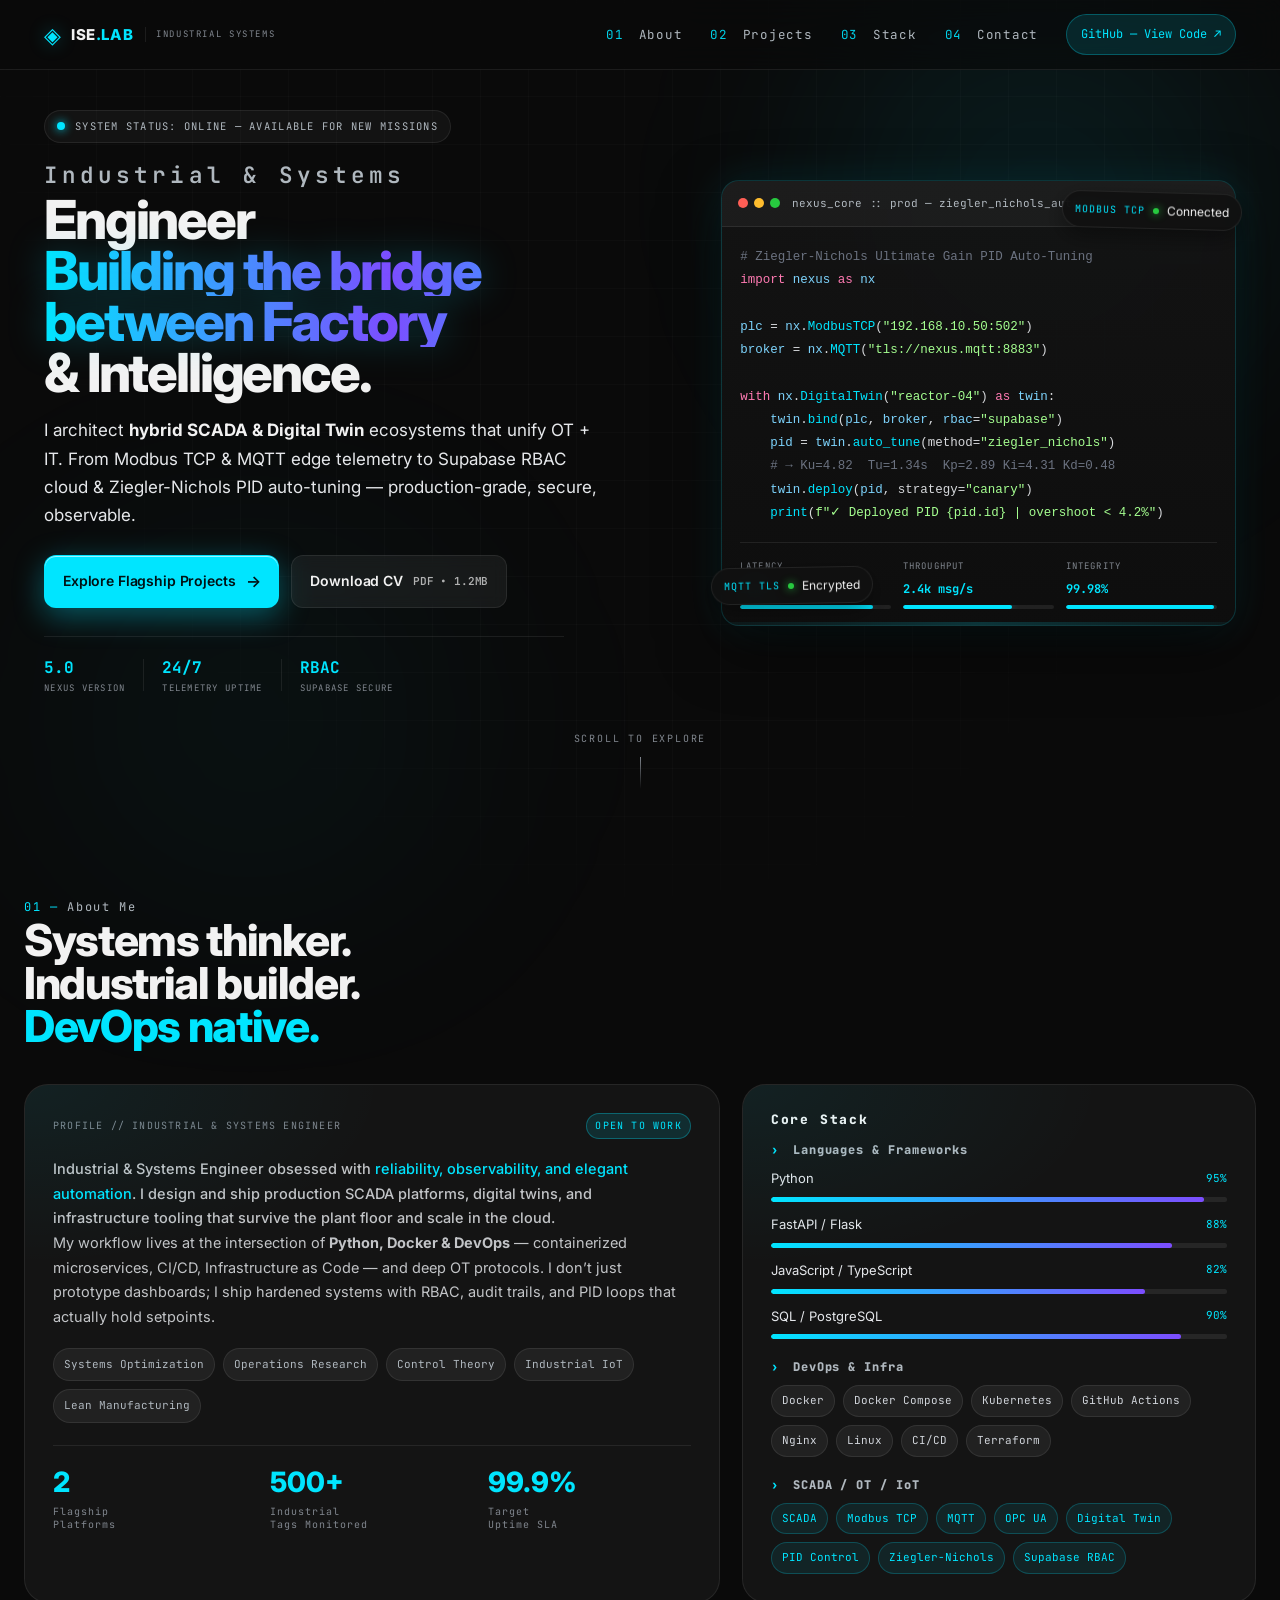
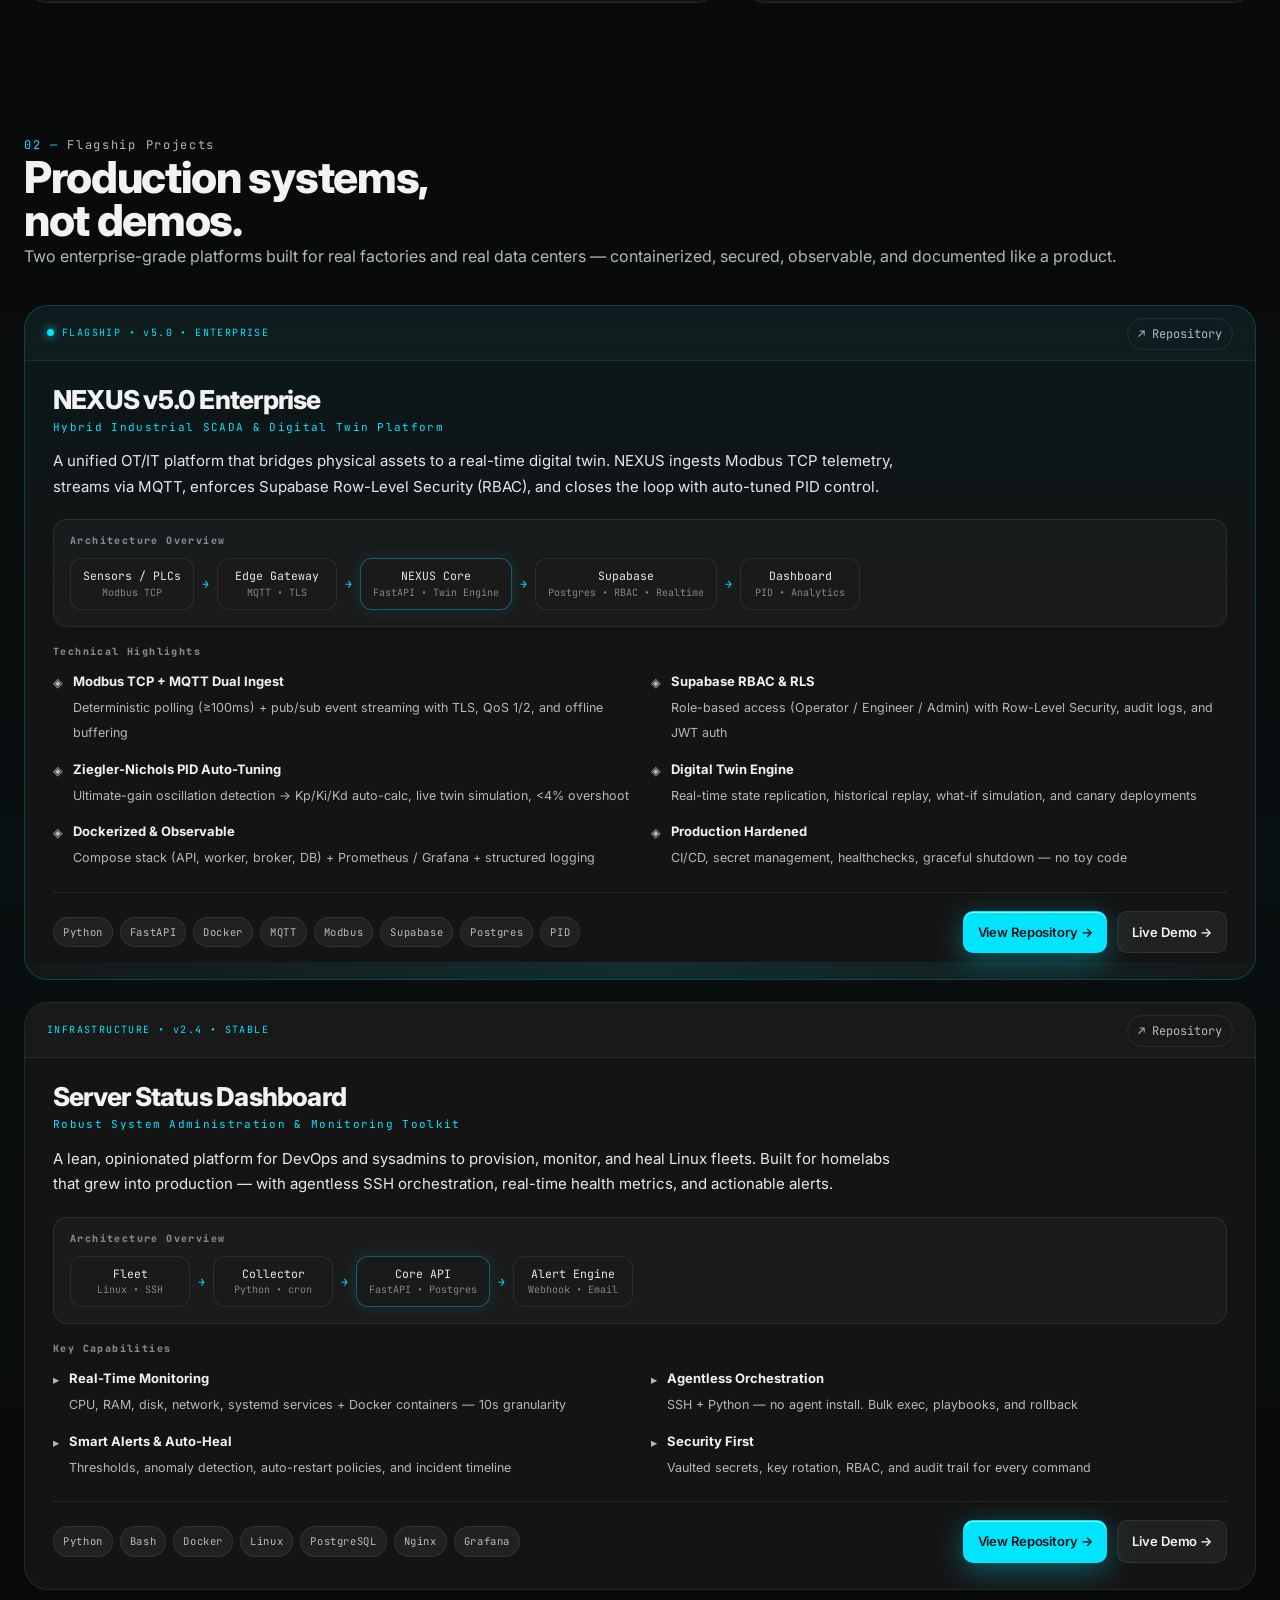
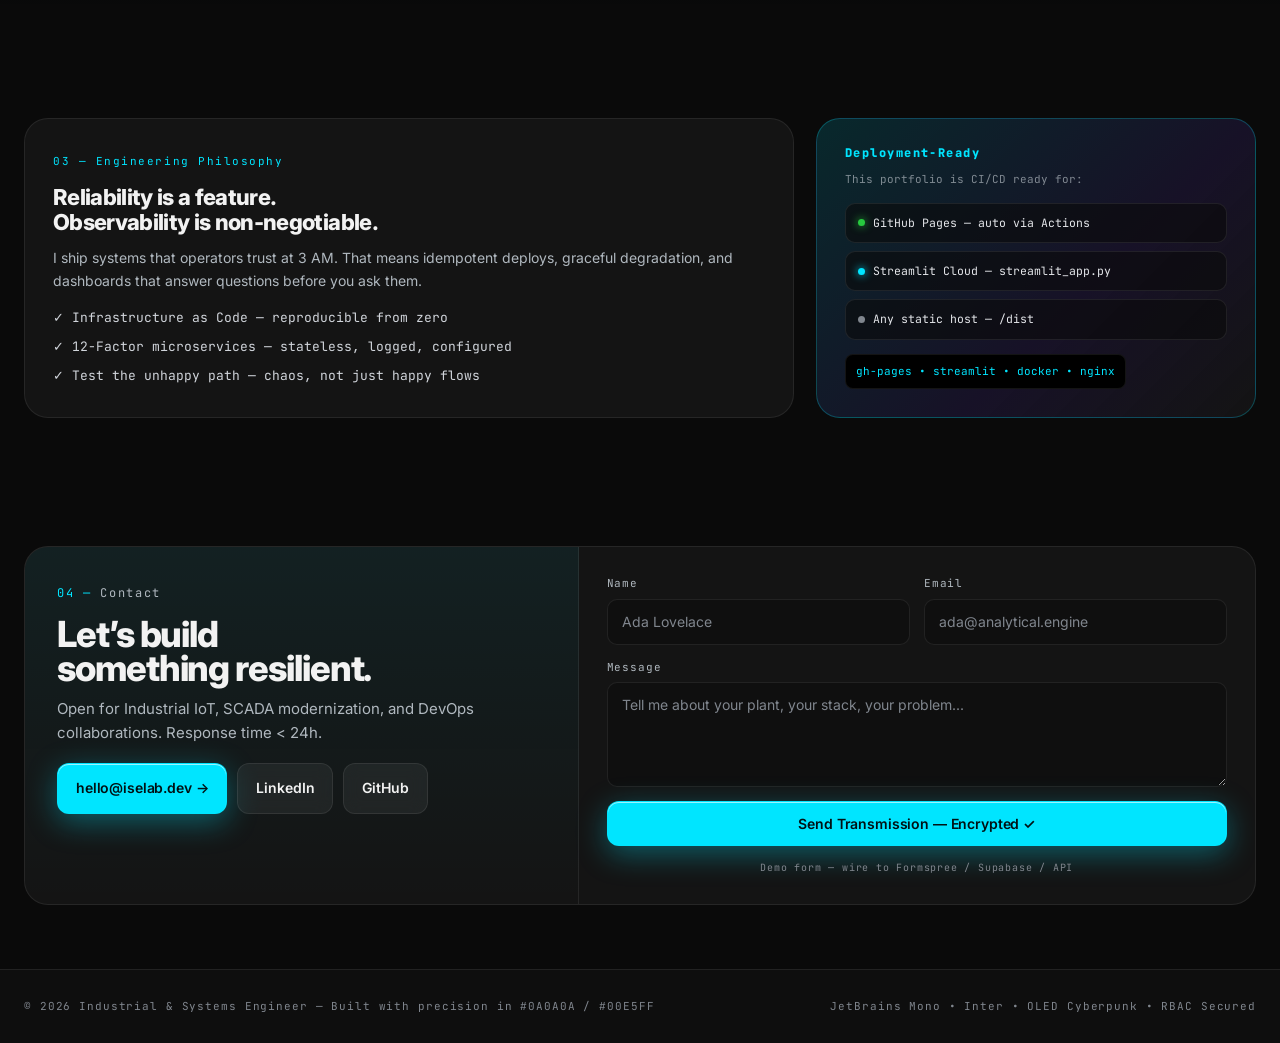
==== index.html @ 2a04ce9a "refactor: clean up codebase structure, organize CSS sections, and polish typography hierarchy" ====
<!DOCTYPE html>
<html lang="en">
<head>
    <meta charset="UTF-8">
    <meta name="viewport" content="width=device-width, initial-scale=1.0">
    <title>Industrial & Systems Engineer — Portfolio | SCADA • Digital Twin • DevOps</title>
    <meta name="description" content="Industrial & Systems Engineer specializing in SCADA, Digital Twins, Python, Docker & DevOps. Creator of NEXUS v5.0 Enterprise — Hybrid SCADA & Digital Twin Platform.">
    <meta name="theme-color" content="#0A0A0A">
    <link rel="preconnect" href="https://fonts.googleapis.com">
    <link rel="preconnect" href="https://fonts.gstatic.com" crossorigin>
    <link href="https://fonts.googleapis.com/css2?family=Inter:wght@300;400;500;600;700;800&family=JetBrains+Mono:wght@400;500;600;700&display=swap" rel="stylesheet">
    <link rel="stylesheet" href="css/style.css">
    <link rel="icon" type="image/svg+xml" href="data:image/svg+xml,<svg xmlns=%22http://www.w3.org/2000/svg%22 viewBox=%220 0 100 100%22><rect width=%22100%22 height=%22100%22 rx=%2220%22 fill=%22%230A0A0A%22/><text y=%22.9em%22 font-size=%2290%22 fill=%22%2300E5FF%22>◈</text></svg>">
</head>
<body>
    <!-- Background Decor -->
    <div class="bg-grid"></div>
    <div class="bg-glow glow-1"></div>
    <div class="bg-glow glow-2"></div>

    <!-- Navigation -->
    <nav class="nav" id="nav">
        <div class="nav-inner">
            <a href="#" class="nav-logo">
                <span class="logo-mark">◈</span>
                <span class="logo-text">ISE<span class="accent">.LAB</span></span>
                <span class="logo-sub">INDUSTRIAL SYSTEMS</span>
            </a>
            <div class="nav-links" id="navLinks">
                <a href="#about" class="nav-link"><span>01</span> About</a>
                <a href="#projects" class="nav-link"><span>02</span> Projects</a>
                <a href="#stack" class="nav-link"><span>03</span> Stack</a>
                <a href="#contact" class="nav-link"><span>04</span> Contact</a>
                <a href="https://github.com/AlilouTopG" target="_blank" class="nav-cta">GitHub — View Code ↗</a>
            </div>
            <button class="nav-toggle" id="navToggle" aria-label="Toggle menu">
                <span></span><span></span><span></span>
            </button>
        </div>
    </nav>

    <!-- Hero Section -->
    <header class="hero">
        <div class="hero-inner">
            <div class="hero-left">
                <div class="eyebrow">
                    <span class="pulse"></span>
                    <span class="mono">SYSTEM STATUS: ONLINE — AVAILABLE FOR NEW MISSIONS</span>
                </div>
                <h1 class="hero-title">
                    <span class="line muted mono">Industrial & Systems</span>
                    <span class="line">Engineer</span>
                    <span class="line accent-gradient">Building the bridge</span>
                    <span class="line accent-gradient">between Factory</span>
                    <span class="line">& Intelligence.</span>
                </h1>
                <p class="hero-desc">
                    I architect <strong>hybrid SCADA & Digital Twin</strong> ecosystems that unify OT + IT.
                    From Modbus TCP & MQTT edge telemetry to Supabase RBAC cloud & Ziegler-Nichols PID auto-tuning — production-grade, secure, observable.
                </p>
                <div class="hero-actions">
                    <a href="#projects" class="btn btn-primary">
                        <span>Explore Flagship Projects</span>
                        <span class="btn-arrow">→</span>
                    </a>
                    <a href="#about" class="btn btn-ghost">
                        <span>Download CV</span>
                        <span class="mono small">PDF • 1.2MB</span>
                    </a>
                </div>
                <div class="hero-meta">
                    <div class="meta-item">
                        <span class="meta-value mono">5.0</span>
                        <span class="meta-label mono">NEXUS VERSION</span>
                    </div>
                    <div class="meta-divider"></div>
                    <div class="meta-item">
                        <span class="meta-value mono">24/7</span>
                        <span class="meta-label mono">TELEMETRY UPTIME</span>
                    </div>
                    <div class="meta-divider"></div>
                    <div class="meta-item">
                        <span class="meta-value mono">RBAC</span>
                        <span class="meta-label mono">SUPABASE SECURE</span>
                    </div>
                </div>
            </div>
            <div class="hero-right">
                <div class="terminal">
                    <div class="terminal-bar">
                        <div class="dots"><span></span><span></span><span></span></div>
                        <span class="mono terminal-title">nexus_core :: prod — ziegler_nichols_autotune.py</span>
                        <span class="mono terminal-status">● LIVE</span>
                    </div>
                    <div class="terminal-body">
                        <pre class="code"><code><span class="c"># Ziegler-Nichols Ultimate Gain PID Auto-Tuning</span>
<span class="k">import</span> <span class="v">nexus</span> <span class="k">as</span> <span class="v">nx</span>

<span class="v">plc</span> = <span class="v">nx</span>.<span class="f">ModbusTCP</span>(<span class="s">"192.168.10.50:502"</span>)
<span class="v">broker</span> = <span class="v">nx</span>.<span class="f">MQTT</span>(<span class="s">"tls://nexus.mqtt:8883"</span>)

<span class="k">with</span> <span class="v">nx</span>.<span class="f">DigitalTwin</span>(<span class="s">"reactor-04"</span>) <span class="k">as</span> <span class="v">twin</span>:
    <span class="v">twin</span>.<span class="f">bind</span>(<span class="v">plc</span>, <span class="v">broker</span>, <span class="v">rbac</span>=<span class="s">"supabase"</span>)
    <span class="v">pid</span> = <span class="v">twin</span>.<span class="f">auto_tune</span>(method=<span class="s">"ziegler_nichols"</span>)
    <span class="c"># → Ku=4.82  Tu=1.34s  Kp=2.89 Ki=4.31 Kd=0.48</span>
    <span class="v">twin</span>.<span class="f">deploy</span>(<span class="v">pid</span>, strategy=<span class="s">"canary"</span>)
    <span class="f">print</span>(<span class="s">f"✓ Deployed PID {pid.id} | overshoot &lt; 4.2%"</span>)</code></pre>
                        <div class="terminal-stats">
                            <div class="stat"><span class="mono label">LATENCY</span><span class="mono val cyan">12ms</span><span class="bar"><i class="fill-88"></i></span></div>
                            <div class="stat"><span class="mono label">THROUGHPUT</span><span class="mono val cyan">2.4k msg/s</span><span class="bar"><i class="fill-72"></i></span></div>
                            <div class="stat"><span class="mono label">INTEGRITY</span><span class="mono val cyan">99.98%</span><span class="bar"><i class="fill-98"></i></span></div>
                        </div>
                    </div>
                    <div class="terminal-glow"></div>
                </div>
                <div class="float-badge badge-1">
                    <span class="mono">MODBUS TCP</span><span class="dot"></span><span>Connected</span>
                </div>
                <div class="float-badge badge-2">
                    <span class="mono">MQTT TLS</span><span class="dot"></span><span>Encrypted</span>
                </div>
            </div>
        </div>
        <div class="scroll-hint mono">
            <span>SCROLL TO EXPLORE</span>
            <span class="line-v"></span>
        </div>
    </header>

    <!-- About Section -->
    <section id="about" class="section about">
        <div class="container">
            <div class="section-head">
                <span class="mono section-kicker"><span class="accent">01 —</span> About Me</span>
                <h2 class="section-title">Systems thinker.<br>Industrial builder.<br><span class="accent">DevOps native.</span></h2>
            </div>
            <div class="about-grid">
                <div class="about-card main-card">
                    <div class="card-top mono">
                        <span>PROFILE // INDUSTRIAL & SYSTEMS ENGINEER</span>
                        <span class="chip">OPEN TO WORK</span>
                    </div>
                    <p class="lead">
                        Industrial & Systems Engineer obsessed with <em>reliability, observability, and elegant automation</em>. I design and ship production SCADA platforms, digital twins, and infrastructure tooling that survive the plant floor and scale in the cloud.
                    </p>
                    <p>
                        My workflow lives at the intersection of <strong>Python, Docker & DevOps</strong> — containerized microservices, CI/CD, Infrastructure as Code — and deep OT protocols. I don’t just prototype dashboards; I ship hardened systems with RBAC, audit trails, and PID loops that actually hold setpoints.
                    </p>
                    <div class="pill-row">
                        <span class="pill">Systems Optimization</span>
                        <span class="pill">Operations Research</span>
                        <span class="pill">Control Theory</span>
                        <span class="pill">Industrial IoT</span>
                        <span class="pill">Lean Manufacturing</span>
                    </div>
                    <div class="about-stats">
                        <div class="a-stat"><span class="num">2</span><span class="mono label">Flagship<br>Platforms</span></div>
                        <div class="a-stat"><span class="num">500+</span><span class="mono label">Industrial<br>Tags Monitored</span></div>
                        <div class="a-stat"><span class="num">99.9%</span><span class="mono label">Target<br>Uptime SLA</span></div>
                    </div>
                </div>
                <div class="about-card skills-card">
                    <h3 class="mono card-title">Core Stack</h3>
                    <div class="skill-groups">
                        <div class="skill-group">
                            <h4 class="mono"><span class="accent">›</span> Languages & Frameworks</h4>
                            <div class="skill-bars">
                                <div class="skill"><span>Python</span><span class="mono pct">95%</span><div class="track"><i class="fill-95"></i></div></div>
                                <div class="skill"><span>FastAPI / Flask</span><span class="mono pct">88%</span><div class="track"><i class="fill-88"></i></div></div>
                                <div class="skill"><span>JavaScript / TypeScript</span><span class="mono pct">82%</span><div class="track"><i class="fill-82"></i></div></div>
                                <div class="skill"><span>SQL / PostgreSQL</span><span class="mono pct">90%</span><div class="track"><i class="fill-90"></i></div></div>
                            </div>
                        </div>
                        <div class="skill-group">
                            <h4 class="mono"><span class="accent">›</span> DevOps & Infra</h4>
                            <div class="tags">
                                <span class="tag">Docker</span><span class="tag">Docker Compose</span><span class="tag">Kubernetes</span><span class="tag">GitHub Actions</span><span class="tag">Nginx</span><span class="tag">Linux</span><span class="tag">CI/CD</span><span class="tag">Terraform</span>
                            </div>
                        </div>
                        <div class="skill-group">
                            <h4 class="mono"><span class="accent">›</span> SCADA / OT / IoT</h4>
                            <div class="tags">
                                <span class="tag cyan">SCADA</span><span class="tag cyan">Modbus TCP</span><span class="tag cyan">MQTT</span><span class="tag cyan">OPC UA</span><span class="tag cyan">Digital Twin</span><span class="tag cyan">PID Control</span><span class="tag cyan">Ziegler-Nichols</span><span class="tag cyan">Supabase RBAC</span>
                            </div>
                        </div>
                    </div>
                </div>
            </div>
        </div>
    </section>

    <!-- Projects Section -->
    <section id="projects" class="section projects">
        <div class="container">
            <div class="section-head">
                <span class="mono section-kicker"><span class="accent">02 —</span> Flagship Projects</span>
                <h2 class="section-title">Production systems,<br>not demos.</h2>
                <p class="section-desc">Two enterprise-grade platforms built for real factories and real data centers — containerized, secured, observable, and documented like a product.</p>
            </div>

            <div class="projects-grid">
                <!-- NEXUS v5.0 Enterprise -->
                <article class="project-card featured">
                    <div class="project-top">
                        <div class="project-badge mono">
                            <span class="pulse small"></span> FLAGSHIP • v5.0 • ENTERPRISE
                        </div>
                        <div class="project-links">
                            <a href="https://github.com/AlilouTopG/embedded-pid-controller" target="_blank" class="icon-link" aria-label="GitHub Repository">↗ Repository</a>
                        </div>
                    </div>
                    <div class="project-body">
                        <div class="project-header">
                            <h3 class="project-title">NEXUS v5.0 Enterprise</h3>
                            <p class="mono project-subtitle">Hybrid Industrial SCADA & Digital Twin Platform</p>
                        </div>
                        <p class="project-desc">
                            A unified OT/IT platform that bridges physical assets to a real-time digital twin. NEXUS ingests Modbus TCP telemetry, streams via MQTT, enforces Supabase Row-Level Security (RBAC), and closes the loop with auto-tuned PID control.
                        </p>

                        <div class="arch-block">
                            <h4 class="mono">Architecture Overview</h4>
                            <div class="arch-diagram mono">
                                <span class="arch-node">Sensors / PLCs<br><small>Modbus TCP</small></span>
                                <span class="arch-arrow">→</span>
                                <span class="arch-node">Edge Gateway<br><small>MQTT • TLS</small></span>
                                <span class="arch-arrow">→</span>
                                <span class="arch-node accent-border">NEXUS Core<br><small>FastAPI • Twin Engine</small></span>
                                <span class="arch-arrow">→</span>
                                <span class="arch-node">Supabase<br><small>Postgres • RBAC • Realtime</small></span>
                                <span class="arch-arrow">→</span>
                                <span class="arch-node">Dashboard<br><small>PID • Analytics</small></span>
                            </div>
                        </div>

                        <div class="highlights">
                            <h4 class="mono">Technical Highlights</h4>
                            <ul class="highlight-grid">
                                <li>
                                    <span class="h-icon">◈</span>
                                    <div>
                                        <strong>Modbus TCP + MQTT Dual Ingest</strong>
                                        <span>Deterministic polling (≥100ms) + pub/sub event streaming with TLS, QoS 1/2, and offline buffering</span>
                                    </div>
                                </li>
                                <li>
                                    <span class="h-icon">◈</span>
                                    <div>
                                        <strong>Supabase RBAC & RLS</strong>
                                        <span>Role-based access (Operator / Engineer / Admin) with Row-Level Security, audit logs, and JWT auth</span>
                                    </div>
                                </li>
                                <li>
                                    <span class="h-icon">◈</span>
                                    <div>
                                        <strong>Ziegler-Nichols PID Auto-Tuning</strong>
                                        <span>Ultimate-gain oscillation detection → Kp/Ki/Kd auto-calc, live twin simulation, <4% overshoot</span>
                                    </div>
                                </li>
                                <li>
                                    <span class="h-icon">◈</span>
                                    <div>
                                        <strong>Digital Twin Engine</strong>
                                        <span>Real-time state replication, historical replay, what-if simulation, and canary deployments</span>
                                    </div>
                                </li>
                                <li>
                                    <span class="h-icon">◈</span>
                                    <div>
                                        <strong>Dockerized & Observable</strong>
                                        <span>Compose stack (API, worker, broker, DB) + Prometheus / Grafana + structured logging</span>
                                    </div>
                                </li>
                                <li>
                                    <span class="h-icon">◈</span>
                                    <div>
                                        <strong>Production Hardened</strong>
                                        <span>CI/CD, secret management, healthchecks, graceful shutdown — no toy code</span>
                                    </div>
                                </li>
                            </ul>
                        </div>

                        <div class="project-footer">
                            <div class="tech mono">
                                <span>Python</span><span>FastAPI</span><span>Docker</span><span>MQTT</span><span>Modbus</span><span>Supabase</span><span>Postgres</span><span>PID</span>
                            </div>
                            <div class="project-actions">
                                <a href="https://github.com/AlilouTopG/embedded-pid-controller" target="_blank" class="btn btn-primary small">View Repository →</a>
                                <a href="https://embedded-pid-controller-kg9raqqjhr7pxmmodwcjjn.streamlit.app/?session_token=fcdfa4e06dc3b998596b82b7e665308c854548c1abb47497&demo_role=engineer" target="_blank" class="btn btn-ghost small">Live Demo →</a>
                            </div>
                        </div>
                    </div>
                    <div class="card-glow"></div>
                </article>

                <!-- Server Status Dashboard -->
                <article class="project-card">
                    <div class="project-top">
                        <div class="project-badge mono">
                            INFRASTRUCTURE • v2.4 • STABLE
                        </div>
                        <div class="project-links">
                            <a href="https://github.com/AlilouTopG/server-status-dashboard" target="_blank" class="icon-link" aria-label="GitHub Repository">↗ Repository</a>
                        </div>
                    </div>
                    <div class="project-body">
                        <div class="project-header">
                            <h3 class="project-title">Server Status Dashboard</h3>
                            <p class="mono project-subtitle">Robust System Administration & Monitoring Toolkit</p>
                        </div>
                        <p class="project-desc">
                            A lean, opinionated platform for DevOps and sysadmins to provision, monitor, and heal Linux fleets. Built for homelabs that grew into production — with agentless SSH orchestration, real-time health metrics, and actionable alerts.
                        </p>

                        <div class="arch-block">
                            <h4 class="mono">Architecture Overview</h4>
                            <div class="arch-diagram mono">
                                <span class="arch-node">Fleet<br><small>Linux • SSH</small></span>
                                <span class="arch-arrow">→</span>
                                <span class="arch-node">Collector<br><small>Python • cron</small></span>
                                <span class="arch-arrow">→</span>
                                <span class="arch-node accent-border">Core API<br><small>FastAPI • Postgres</small></span>
                                <span class="arch-arrow">→</span>
                                <span class="arch-node">Alert Engine<br><small>Webhook • Email</small></span>
                            </div>
                        </div>

                        <div class="highlights">
                            <h4 class="mono">Key Capabilities</h4>
                            <ul class="highlight-grid two-col">
                                <li>
                                    <span class="h-icon">▸</span>
                                    <div>
                                        <strong>Real-Time Monitoring</strong>
                                        <span>CPU, RAM, disk, network, systemd services + Docker containers — 10s granularity</span>
                                    </div>
                                </li>
                                <li>
                                    <span class="h-icon">▸</span>
                                    <div>
                                        <strong>Agentless Orchestration</strong>
                                        <span>SSH + Python — no agent install. Bulk exec, playbooks, and rollback</span>
                                    </div>
                                </li>
                                <li>
                                    <span class="h-icon">▸</span>
                                    <div>
                                        <strong>Smart Alerts & Auto-Heal</strong>
                                        <span>Thresholds, anomaly detection, auto-restart policies, and incident timeline</span>
                                    </div>
                                </li>
                                <li>
                                    <span class="h-icon">▸</span>
                                    <div>
                                        <strong>Security First</strong>
                                        <span>Vaulted secrets, key rotation, RBAC, and audit trail for every command</span>
                                    </div>
                                </li>
                            </ul>
                        </div>

                        <div class="project-footer">
                            <div class="tech mono">
                                <span>Python</span><span>Bash</span><span>Docker</span><span>Linux</span><span>PostgreSQL</span><span>Nginx</span><span>Grafana</span>
                            </div>
                            <div class="project-actions">
                                <a href="https://github.com/AlilouTopG/server-status-dashboard" target="_blank" class="btn btn-primary small">View Repository →</a>
                                <a href="https://server-status-dashboard-six.vercel.app/" target="_blank" class="btn btn-ghost small">Live Demo →</a>
                            </div>
                        </div>
                    </div>
                </article>
            </div>
        </div>
    </section>

    <!-- Stack Section -->
    <section id="stack" class="section stack">
        <div class="container">
            <div class="stack-grid">
                <div class="stack-card">
                    <span class="mono kicker">03 — Engineering Philosophy</span>
                    <h3>Reliability is a feature.<br>Observability is non-negotiable.</h3>
                    <p>I ship systems that operators trust at 3 AM. That means idempotent deploys, graceful degradation, and dashboards that answer questions before you ask them.</p>
                    <ul class="mono check-list">
                        <li>✓ Infrastructure as Code — reproducible from zero</li>
                        <li>✓ 12-Factor microservices — stateless, logged, configured</li>
                        <li>✓ Test the unhappy path — chaos, not just happy flows</li>
                    </ul>
                </div>
                <div class="stack-card highlight-card">
                    <h4 class="mono">Deployment-Ready</h4>
                    <p class="mono small">This portfolio is CI/CD ready for:</p>
                    <div class="deploy-badges">
                        <span class="deploy-badge"><span class="dot green"></span> GitHub Pages — auto via Actions</span>
                        <span class="deploy-badge"><span class="dot cyan"></span> Streamlit Cloud — streamlit_app.py</span>
                        <span class="deploy-badge"><span class="dot"></span> Any static host — /dist</span>
                    </div>
                    <code class="mono code-inline">gh-pages • streamlit • docker • nginx</code>
                </div>
            </div>
        </div>
    </section>

    <!-- Contact Section -->
    <section id="contact" class="section contact">
        <div class="container">
            <div class="contact-card">
                <div class="contact-left">
                    <span class="mono section-kicker"><span class="accent">04 —</span> Contact</span>
                    <h2>Let’s build<br>something resilient.</h2>
                    <p>Open for Industrial IoT, SCADA modernization, and DevOps collaborations. Response time &lt; 24h.</p>
                    <div class="contact-actions">
                        <a href="mailto:hello@iselab.dev" class="btn btn-primary">hello@iselab.dev →</a>
                        <a href="https://linkedin.com" target="_blank" class="btn btn-ghost">LinkedIn</a>
                        <a href="https://github.com/AlilouTopG" target="_blank" class="btn btn-ghost">GitHub</a>
                    </div>
                </div>
                <div class="contact-right">
                    <form class="contact-form" onsubmit="return handleContact(event)">
                        <div class="form-row">
                            <label class="mono">Name <input type="text" placeholder="Ada Lovelace" required></label>
                            <label class="mono">Email <input type="email" placeholder="ada@analytical.engine" required></label>
                        </div>
                        <label class="mono">Message <textarea rows="4" placeholder="Tell me about your plant, your stack, your problem..." required></textarea></label>
                        <button type="submit" class="btn btn-primary full">Send Transmission — Encrypted ✓</button>
                        <span class="mono form-note">Demo form — wire to Formspree / Supabase / API</span>
                    </form>
                </div>
            </div>
        </div>
    </section>

    <!-- Footer -->
    <footer class="footer">
        <div class="container footer-inner mono">
            <span>© 2026 Industrial & Systems Engineer — Built with precision in #0A0A0A / #00E5FF</span>
            <span>JetBrains Mono • Inter • OLED Cyberpunk • RBAC Secured</span>
        </div>
    </footer>

    <script src="js/main.js"></script>
</body>
</html>
---- css/style.css ----
/* ==========================================================================
   OLED CYBERPUNK PORTFOLIO — Industrial & Systems Engineer
   Palette: #0A0A0A background  |  #00E5FF electric cyan  |  #141414 surfaces
   Fonts: Inter (headings/body) — JetBrains Mono (code/terminal/tech)
   ========================================================================== */

/* --------------------------------------------------------------------------
   01 — Variables
   -------------------------------------------------------------------------- */
:root {
  /* Surfaces & Borders */
  --bg: #0A0A0A;
  --bg-soft: #101010;
  --bg-card: #141414;
  --bg-elev: #1A1A1A;
  --border: rgba(255, 255, 255, 0.08);
  --border-strong: rgba(0, 229, 255, 0.28);
  --shadow: 0 20px 60px rgba(0, 0, 0, 0.6);

  /* Accent */
  --cyan: #00E5FF;
  --cyan-dim: rgba(0, 229, 255, 0.12);
  --cyan-glow: rgba(0, 229, 255, 0.35);
  --purple: #7C4DFF;

  /* Text — high contrast on OLED */
  --text: #F2F2F2;
  --text-soft: #E6E8EB;
  --muted: #B0B8BF;  /* 7.2:1 on #0A0A0A — AA compliant */
  --dim: #80868E;    /* 5:1 — used for labels only */

  /* Typography */
  --font-sans: 'Inter', system-ui, -apple-system, BlinkMacSystemFont, 'Segoe UI', Roboto, sans-serif;
  --font-mono: 'JetBrains Mono', ui-monospace, SFMono-Regular, Menlo, Consolas, monospace;

  /* Radii */
  --radius: 18px;
  --radius-lg: 24px;
  --radius-pill: 999px;
}

/* --------------------------------------------------------------------------
   02 — Reset & Base
   -------------------------------------------------------------------------- */
* { box-sizing: border-box; margin: 0; padding: 0; }

html {
  scroll-behavior: smooth;
  -webkit-font-smoothing: antialiased;
  -moz-osx-font-smoothing: grayscale;
  text-rendering: optimizeLegibility;
}

body {
  font-family: var(--font-sans);
  background: var(--bg);
  color: var(--text);
  line-height: 1.6;
  overflow-x: hidden;
}

a { color: inherit; text-decoration: none; }
img { max-width: 100%; display: block; }
ul, ol { list-style: none; }

/* --------------------------------------------------------------------------
   03 — Typography Hierarchy
      Headings: Inter 700-800, tight tracking, high contrast
      Body: Inter 400-500, 1.65 line-height for readability on dark
      Code/Tech: JetBrains Mono, optimized for terminals
   -------------------------------------------------------------------------- */
.mono { font-family: var(--font-mono); }

.accent { color: var(--cyan); }

/* Headings use clean sans-serif */
h1, h2, h3, h4 {
  font-family: var(--font-sans);
  font-weight: 800;
  letter-spacing: -0.03em;
  color: var(--text);
  line-height: 1;
}

/* Body hierarchy — ensures contrast */
.hero-desc,
.project-desc,
.about-card p,
.stack-card p {
  color: var(--text-soft);
  font-size: 15px;
  line-height: 1.7;
}

/* Mono labels — used for kicker / meta / tech tags */
.section-kicker,
.project-subtitle,
.terminal-title,
.terminal-status,
.meta-label,
.card-top,
.tag,
.tech span {
  font-family: var(--font-mono);
}

/* Code elements strictly mono */
.code,
.code-inline,
.arch-diagram,
.deploy-badge,
.terminal-body,
.skill .pct {
  font-family: var(--font-mono);
}

/* Balanced font sizing across breakpoints */
.section-title {
  font-size: clamp(28px, 3.6vw, 44px);
  line-height: 0.98;
  letter-spacing: -0.03em;
}

.section-desc {
  font-size: clamp(14px, 1.4vw, 16px);
  line-height: 1.65;
  color: var(--muted);
}

.lead {
  font-size: clamp(16px, 1.8vw, 18px);
  line-height: 1.6;
  font-weight: 500;
  color: var(--text);
}

/* --------------------------------------------------------------------------
   04 — Background & Decorative
   -------------------------------------------------------------------------- */
.bg-grid {
  position: fixed;
  inset: 0;
  z-index: -3;
  background-image:
    linear-gradient(rgba(255, 255, 255, 0.02) 1px, transparent 1px),
    linear-gradient(90deg, rgba(255, 255, 255, 0.02) 1px, transparent 1px);
  background-size: 48px 48px;
  mask-image: radial-gradient(ellipse at 50% 0%, black 60%, transparent 75%);
  pointer-events: none;
}

.bg-glow {
  position: fixed;
  z-index: -2;
  pointer-events: none;
  filter: blur(80px);
  opacity: 0.55;
}

.glow-1 {
  width: 720px;
  height: 720px;
  right: -120px;
  top: -160px;
  background: radial-gradient(circle, rgba(0, 229, 255, 0.18), transparent 70%);
}

.glow-2 {
  width: 900px;
  height: 600px;
  left: -200px;
  top: 420px;
  background: radial-gradient(circle, rgba(0, 229, 255, 0.08), transparent 70%);
}

/* --------------------------------------------------------------------------
   05 — Navigation
   -------------------------------------------------------------------------- */
.nav {
  position: fixed;
  top: 0;
  left: 0;
  right: 0;
  z-index: 50;
  backdrop-filter: blur(16px) saturate(1.2);
  background: rgba(10, 10, 10, 0.65);
  border-bottom: 1px solid var(--border);
}

.nav-inner {
  max-width: 1240px;
  margin: 0 auto;
  display: flex;
  align-items: center;
  justify-content: space-between;
  padding: 14px 24px;
}

.nav-logo { display: flex; align-items: center; gap: 10px; }

.logo-mark {
  color: var(--cyan);
  font-size: 22px;
  line-height: 1;
  text-shadow: 0 0 18px var(--cyan-glow);
}

.logo-text {
  font-weight: 800;
  letter-spacing: 0.04em;
  font-size: 15px;
}

.logo-text .accent { color: var(--cyan); }

.logo-sub {
  font-family: var(--font-mono);
  font-size: 9px;
  letter-spacing: 0.18em;
  color: var(--dim);
  margin-left: 2px;
  border-left: 1px solid var(--border);
  padding-left: 10px;
}

.nav-links { display: flex; align-items: center; gap: 28px; }

.nav-link {
  font-family: var(--font-mono);
  font-size: 12.5px;
  letter-spacing: 0.06em;
  color: var(--muted);
  transition: color 0.2s ease;
}

.nav-link span { color: var(--cyan); margin-right: 6px; opacity: 0.9; }
.nav-link:hover { color: var(--text); }

.nav-cta {
  font-family: var(--font-mono);
  font-size: 12px;
  padding: 10px 14px;
  border: 1px solid var(--border-strong);
  background: var(--cyan-dim);
  border-radius: var(--radius-pill);
  color: var(--cyan);
  transition: all 0.2s ease;
}

.nav-cta:hover {
  background: rgba(0, 229, 255, 0.18);
  box-shadow: 0 0 20px rgba(0, 229, 255, 0.2);
}

.nav-toggle {
  display: none;
  flex-direction: column;
  gap: 5px;
  background: none;
  border: none;
  cursor: pointer;
}

.nav-toggle span {
  width: 22px;
  height: 2px;
  background: var(--text);
  display: block;
  border-radius: 2px;
  transition: 0.2s;
}

/* --------------------------------------------------------------------------
   06 — Hero Section
   -------------------------------------------------------------------------- */
.hero {
  padding: 110px 24px 40px;
  max-width: 1240px;
  margin: 0 auto;
  position: relative;
}

.hero-inner {
  display: grid;
  grid-template-columns: 1.1fr 0.9fr;
  gap: 48px;
  align-items: center;
}

.eyebrow {
  display: inline-flex;
  align-items: center;
  gap: 10px;
  border: 1px solid var(--border);
  background: rgba(255, 255, 255, 0.04);
  padding: 7px 12px;
  border-radius: var(--radius-pill);
  margin-bottom: 22px;
}

.pulse {
  width: 8px;
  height: 8px;
  border-radius: 50%;
  background: var(--cyan);
  box-shadow: 0 0 10px var(--cyan);
  animation: pulse 1.6s infinite;
}

.pulse.small { width: 7px; height: 7px; }

@keyframes pulse {
  0%, 100% { opacity: 1; }
  50% { opacity: 0.45; transform: scale(0.9); }
}

.eyebrow .mono {
  font-size: 10.5px;
  letter-spacing: 0.12em;
  color: var(--muted);
}

.hero-title {
  font-size: clamp(32px, 4.2vw, 54px);
  line-height: 0.95;
  font-weight: 800;
  letter-spacing: -0.04em;
  margin-bottom: 18px;
}

.hero-title .line { display: block; }

.hero-title .muted {
  color: var(--muted);
  font-family: var(--font-mono);
  font-size: 0.42em;
  letter-spacing: 0.18em;
  font-weight: 600;
  margin-bottom: 8px;
}

.hero-title .accent-gradient {
  background: linear-gradient(90deg, var(--cyan) 0%, var(--purple) 55%, var(--cyan) 100%);
  -webkit-background-clip: text;
  background-clip: text;
  color: transparent;
  filter: drop-shadow(0 0 18px rgba(0, 229, 255, 0.25));
}

.hero-desc {
  color: var(--text-soft);
  font-size: 17px;
  line-height: 1.65;
  max-width: 560px;
  margin-bottom: 26px;
}

.hero-desc strong { color: var(--text); }

.hero-actions {
  display: flex;
  gap: 12px;
  flex-wrap: wrap;
  margin-bottom: 28px;
}

/* Buttons — consistent typography */
.btn {
  display: inline-flex;
  align-items: center;
  gap: 10px;
  padding: 13px 18px;
  border-radius: 12px;
  font-family: var(--font-sans);
  font-weight: 600;
  font-size: 14px;
  letter-spacing: -0.01em;
  border: 1px solid transparent;
  transition: all 0.2s ease;
  cursor: pointer;
  text-align: center;
}

.btn-primary {
  background: var(--cyan);
  color: #001114;
  box-shadow: 0 8px 30px rgba(0, 229, 255, 0.35), inset 0 1px 0 rgba(255, 255, 255, 0.6);
}

.btn-primary:hover {
  transform: translateY(-1px);
  box-shadow: 0 12px 36px rgba(0, 229, 255, 0.45);
}

.btn-ghost {
  background: rgba(255, 255, 255, 0.06);
  border-color: var(--border);
  color: var(--text);
  backdrop-filter: blur(8px);
}

.btn-ghost:hover {
  background: rgba(255, 255, 255, 0.10);
  border-color: rgba(255, 255, 255, 0.14);
}

.btn.small { padding: 10px 14px; font-size: 13px; border-radius: 10px; }
.btn.full { width: 100%; justify-content: center; }
.btn-arrow { font-size: 16px; transition: transform 0.2s ease; }
.btn:hover .btn-arrow { transform: translateX(3px); }
.mono.small { font-size: 11px; opacity: 0.7; }

.hero-meta {
  display: flex;
  align-items: center;
  gap: 18px;
  padding-top: 18px;
  border-top: 1px solid var(--border);
  max-width: 520px;
}

.meta-item { display: flex; flex-direction: column; }
.meta-value { font-size: 16px; font-weight: 700; color: var(--cyan); }
.meta-label { font-size: 9px; letter-spacing: 0.14em; color: var(--dim); }
.meta-divider { width: 1px; height: 32px; background: var(--border); }

/* --------------------------------------------------------------------------
   07 — Glassmorphism Cards (Shared)
   -------------------------------------------------------------------------- */
.about-card,
.project-card,
.stack-card,
.contact-card {
  background: var(--bg-card);
  border: 1px solid var(--border);
  border-radius: var(--radius-lg);
  position: relative;
  overflow: hidden;
}

/* Glass highlight overlay */
.about-card::before {
  content: "";
  position: absolute;
  inset: 0;
  pointer-events: none;
  background: radial-gradient(600px 300px at 0% 0%, rgba(0, 229, 255, 0.07), transparent 60%);
  opacity: 0.9;
}

.card-glow {
  position: absolute;
  inset: auto -10% -30% -10%;
  height: 220px;
  background: radial-gradient(ellipse at 50% 0%, rgba(0, 229, 255, 0.12), transparent 70%);
  pointer-events: none;
}

/* --------------------------------------------------------------------------
   08 — Terminal (Hero Right)
   -------------------------------------------------------------------------- */
.hero-right { position: relative; }

.terminal {
  background: linear-gradient(180deg, rgba(20, 20, 20, 0.95), rgba(14, 14, 14, 0.98));
  border: 1px solid rgba(0, 229, 255, 0.18);
  border-radius: 18px;
  overflow: hidden;
  box-shadow: var(--shadow), 0 0 40px rgba(0, 229, 255, 0.12);
  position: relative;
}

.terminal-bar {
  display: flex;
  align-items: center;
  gap: 12px;
  padding: 14px 16px;
  background: rgba(255, 255, 255, 0.04);
  border-bottom: 1px solid var(--border);
}

.dots { display: flex; gap: 6px; }

.dots span {
  width: 10px;
  height: 10px;
  border-radius: 50%;
  display: block;
}

.dots span:nth-child(1) { background: #FF5F56; }
.dots span:nth-child(2) { background: #FFBD2E; }
.dots span:nth-child(3) { background: #27C93F; }

.terminal-title {
  font-size: 11px;
  color: var(--muted);
  flex: 1;
  white-space: nowrap;
  overflow: hidden;
  text-overflow: ellipsis;
}

.terminal-status {
  font-size: 10px;
  color: #27C93F;
  letter-spacing: 0.1em;
}

.terminal-body { padding: 18px 18px 16px; }

.code {
  font-family: var(--font-mono);
  font-size: 12.5px;
  line-height: 1.7;
  overflow-x: auto;
  color: #D6D8DB;
}

.code .c { color: #6B7280; }
.code .k { color: #FF7AB2; }
.code .v { color: #7DD3FC; }
.code .f { color: var(--cyan); }
.code .s { color: #A5FF90; }

.terminal-stats {
  display: grid;
  grid-template-columns: 1fr 1fr 1fr;
  gap: 12px;
  margin-top: 18px;
  padding-top: 16px;
  border-top: 1px solid var(--border);
}

.stat { display: flex; flex-direction: column; gap: 6px; }
.stat .label { font-size: 9px; letter-spacing: 0.12em; color: var(--dim); }
.stat .val { font-size: 12px; font-weight: 700; }
.stat .val.cyan { color: var(--cyan); }
.stat .bar {
  height: 4px;
  background: rgba(255, 255, 255, 0.08);
  border-radius: var(--radius-pill);
  overflow: hidden;
}

.stat .bar i {
  display: block;
  height: 100%;
  background: var(--cyan);
  border-radius: var(--radius-pill);
  box-shadow: 0 0 8px var(--cyan-glow);
}

/* Utility fills for terminal stats — replaces inline styles */
.fill-88 { width: 88%; }
.fill-72 { width: 72%; }
.fill-98 { width: 98%; }

.terminal-glow {
  position: absolute;
  inset: auto -20% -40% -20%;
  height: 180px;
  background: radial-gradient(ellipse at 50% 0%, rgba(0, 229, 255, 0.18), transparent 70%);
  pointer-events: none;
}

.float-badge {
  position: absolute;
  display: flex;
  align-items: center;
  gap: 8px;
  background: rgba(16, 16, 16, 0.92);
  border: 1px solid var(--border);
  backdrop-filter: blur(10px);
  padding: 8px 12px;
  border-radius: var(--radius-pill);
  font-family: var(--font-sans);
  font-size: 12px;
  box-shadow: 0 8px 24px rgba(0, 0, 0, 0.4);
}

.float-badge .mono { font-size: 10px; letter-spacing: 0.1em; color: var(--cyan); }
.float-badge .dot { width: 6px; height: 6px; border-radius: 50%; background: #27C93F; box-shadow: 0 0 8px #27C93F; }
.badge-1 { right: -6px; top: 12px; transform: rotate(1.5deg); }
.badge-2 { left: -10px; bottom: 22px; transform: rotate(-1deg); }

.scroll-hint {
  display: flex;
  flex-direction: column;
  align-items: center;
  gap: 10px;
  margin-top: 36px;
  color: var(--dim);
  font-size: 10px;
  letter-spacing: 0.18em;
}

.scroll-hint .line-v {
  width: 1px;
  height: 32px;
  background: linear-gradient(to bottom, var(--dim), transparent);
}

/* --------------------------------------------------------------------------
   09 — Sections (Layout)
   -------------------------------------------------------------------------- */
.section { padding: 64px 24px; }
.container { max-width: 1240px; margin: 0 auto; }
.section-head { margin-bottom: 36px; }

.section-kicker {
  font-size: 12px;
  letter-spacing: 0.14em;
  color: var(--muted);
  font-family: var(--font-mono);
}

.section-title .accent { color: var(--cyan); }

/* --------------------------------------------------------------------------
   10 — About Section
   -------------------------------------------------------------------------- */
.about-grid {
  display: grid;
  grid-template-columns: 1.15fr 0.85fr;
  gap: 22px;
}

.about-card { padding: 28px; }

.main-card .card-top {
  display: flex;
  justify-content: space-between;
  align-items: center;
  font-size: 10px;
  letter-spacing: 0.12em;
  color: var(--dim);
  margin-bottom: 18px;
}

.chip {
  border: 1px solid rgba(0, 229, 255, 0.3);
  color: var(--cyan);
  padding: 4px 8px;
  border-radius: var(--radius-pill);
  background: var(--cyan-dim);
  font-size: 10px;
  font-family: var(--font-mono);
}

.lead em { color: var(--cyan); font-style: normal; }
.about-card p { color: #C2C4C7; font-size: 14.5px; line-height: 1.7; }

.pill-row {
  display: flex;
  flex-wrap: wrap;
  gap: 8px;
  margin-top: 18px;
}

.pill {
  font-family: var(--font-mono);
  font-size: 11px;
  padding: 7px 10px;
  border-radius: var(--radius-pill);
  background: rgba(255, 255, 255, 0.06);
  border: 1px solid var(--border);
  color: var(--muted);
}

.about-stats {
  display: grid;
  grid-template-columns: repeat(3, 1fr);
  gap: 14px;
  margin-top: 22px;
  padding-top: 22px;
  border-top: 1px solid var(--border);
}

.a-stat .num { font-size: 28px; font-weight: 800; color: var(--cyan); line-height: 1; }

.a-stat .label {
  font-size: 10px;
  letter-spacing: 0.1em;
  color: var(--dim);
  display: block;
  margin-top: 6px;
  line-height: 1.3;
  font-family: var(--font-mono);
}

.card-title {
  font-size: 13px;
  letter-spacing: 0.14em;
  font-family: var(--font-mono);
  color: var(--text);
  margin-bottom: 18px;
}

.skill-groups { display: flex; flex-direction: column; gap: 22px; }

.skill-group h4 {
  font-size: 12px;
  letter-spacing: 0.08em;
  color: var(--muted);
  margin-bottom: 12px;
  font-family: var(--font-mono);
}

.skill-group h4 .accent { color: var(--cyan); margin-right: 6px; }

.skill-bars { display: flex; flex-direction: column; gap: 12px; }

.skill {
  display: grid;
  grid-template-columns: 1fr auto;
  gap: 8px;
  align-items: center;
}

.skill span { font-size: 13px; color: #E5E7EB; }

.skill .pct {
  font-size: 11px;
  color: var(--cyan);
  font-family: var(--font-mono);
}

.skill .track {
  grid-column: 1 / -1;
  height: 5px;
  background: rgba(255, 255, 255, 0.08);
  border-radius: var(--radius-pill);
  overflow: hidden;
}

.skill .track i {
  display: block;
  height: 100%;
  background: linear-gradient(90deg, var(--cyan), var(--purple));
  border-radius: var(--radius-pill);
}

/* Skill fill utilities — replaces inline style="width:XX%" */
.fill-95 { width: 95%; }
.fill-90 { width: 90%; }
.fill-88 { width: 88%; }
.fill-82 { width: 82%; }

.tags { display: flex; flex-wrap: wrap; gap: 8px; }

.tag {
  font-family: var(--font-mono);
  font-size: 11px;
  padding: 6px 10px;
  border-radius: var(--radius-pill);
  background: rgba(255, 255, 255, 0.06);
  border: 1px solid var(--border);
  color: #D1D5DB;
}

.tag.cyan {
  border-color: rgba(0, 229, 255, 0.22);
  color: var(--cyan);
  background: rgba(0, 229, 255, 0.08);
}

/* --------------------------------------------------------------------------
   11 — Projects Section
   -------------------------------------------------------------------------- */
.projects {
  background: linear-gradient(180deg, transparent, rgba(0, 229, 255, 0.03) 50%, transparent);
}

.projects-grid { display: flex; flex-direction: column; gap: 22px; }

.project-card {
  overflow: hidden;
  transition: transform 0.25s ease, border-color 0.25s ease, box-shadow 0.25s ease;
}

.project-card:hover {
  border-color: rgba(0, 229, 255, 0.22);
  transform: translateY(-2px);
  box-shadow: 0 20px 50px rgba(0, 0, 0, 0.5), 0 0 30px rgba(0, 229, 255, 0.08);
}

.project-card.featured {
  border-color: rgba(0, 229, 255, 0.22);
  background: linear-gradient(180deg, rgba(0, 229, 255, 0.06), rgba(20, 20, 20, 1) 45%);
}

.project-top {
  display: flex;
  justify-content: space-between;
  align-items: center;
  padding: 14px 22px;
  border-bottom: 1px solid var(--border);
  background: rgba(255, 255, 255, 0.02);
}

.project-badge {
  font-size: 10px;
  letter-spacing: 0.14em;
  color: var(--cyan);
  display: flex;
  align-items: center;
  gap: 8px;
  font-family: var(--font-mono);
}

.project-links a {
  font-family: var(--font-mono);
  font-size: 12px;
  color: var(--muted);
  border: 1px solid var(--border);
  padding: 7px 10px;
  border-radius: var(--radius-pill);
  transition: all 0.2s ease;
}

.project-links a:hover {
  color: var(--cyan);
  border-color: rgba(0, 229, 255, 0.3);
  background: var(--cyan-dim);
}

.project-body { padding: 26px 28px; }
.project-header { margin-bottom: 12px; }

.project-title {
  font-size: 26px;
  letter-spacing: -0.03em;
  line-height: 1;
  font-family: var(--font-sans);
}

.project-subtitle {
  font-size: 11px;
  letter-spacing: 0.12em;
  color: var(--cyan);
  margin-top: 6px;
  font-family: var(--font-mono);
}

.project-desc {
  color: var(--text-soft);
  font-size: 15px;
  line-height: 1.7;
  max-width: 860px;
}

.arch-block {
  margin-top: 20px;
  background: rgba(255, 255, 255, 0.03);
  border: 1px solid var(--border);
  border-radius: 14px;
  padding: 16px;
}

.arch-block h4 {
  font-size: 10px;
  letter-spacing: 0.14em;
  color: var(--dim);
  margin-bottom: 12px;
  font-family: var(--font-mono);
}

.arch-diagram {
  display: flex;
  align-items: center;
  gap: 8px;
  flex-wrap: wrap;
  font-size: 11.5px;
  line-height: 1.2;
  font-family: var(--font-mono);
}

.arch-node {
  background: var(--bg-elev);
  border: 1px solid var(--border);
  padding: 10px 12px;
  border-radius: 12px;
  text-align: center;
  min-width: 120px;
  color: #E5E7EB;
}

.arch-node small {
  color: var(--dim);
  font-size: 10px;
  display: block;
  margin-top: 4px;
  font-family: var(--font-mono);
}

.arch-node.accent-border {
  border-color: rgba(0, 229, 255, 0.35);
  box-shadow: 0 0 16px rgba(0, 229, 255, 0.12);
}

.arch-arrow { color: var(--cyan); font-weight: 700; }

.highlights { margin-top: 20px; }

.highlights h4 {
  font-size: 10px;
  letter-spacing: 0.14em;
  color: var(--dim);
  margin-bottom: 14px;
  font-family: var(--font-mono);
}

.highlight-grid {
  list-style: none;
  display: grid;
  grid-template-columns: 1fr 1fr;
  gap: 14px 22px;
}

.highlight-grid.two-col { grid-template-columns: 1fr 1fr; }

.highlight-grid li {
  display: flex;
  gap: 10px;
  align-items: flex-start;
}

.h-icon { color: var(--cyan); font-size: 12px; margin-top: 3px; flex-shrink: 0; }

.highlight-grid strong {
  display: block;
  font-size: 13px;
  color: var(--text);
  margin-bottom: 2px;
  font-family: var(--font-sans);
}

.highlight-grid span {
  font-size: 12.5px;
  color: var(--muted);
  line-height: 1.5;
}

.project-footer {
  display: flex;
  flex-wrap: wrap;
  justify-content: space-between;
  gap: 16px;
  align-items: center;
  margin-top: 22px;
  padding-top: 18px;
  border-top: 1px solid var(--border);
}

.tech { display: flex; flex-wrap: wrap; gap: 7px; }

.tech span {
  font-family: var(--font-mono);
  font-size: 10.5px;
  letter-spacing: 0.06em;
  padding: 6px 9px;
  border-radius: var(--radius-pill);
  background: rgba(255, 255, 255, 0.06);
  border: 1px solid var(--border);
  color: #B8BCC2;
}

.project-actions { display: flex; gap: 10px; flex-wrap: wrap; }

/* --------------------------------------------------------------------------
   12 — Stack / Philosophy
   -------------------------------------------------------------------------- */
.stack-grid {
  display: grid;
  grid-template-columns: 1.4fr 0.8fr;
  gap: 22px;
}

.stack-card { padding: 28px; }

.stack-card .kicker {
  font-size: 11px;
  letter-spacing: 0.14em;
  color: var(--cyan);
  font-family: var(--font-mono);
}

.stack-card h3 {
  font-size: 22px;
  letter-spacing: -0.03em;
  margin-top: 12px;
  line-height: 1.15;
}

.stack-card p {
  color: var(--muted);
  margin-top: 12px;
  font-size: 14px;
  line-height: 1.6;
}

.check-list {
  list-style: none;
  margin-top: 16px;
  display: flex;
  flex-direction: column;
  gap: 8px;
  font-size: 13px;
  color: #D1D5DB;
  font-family: var(--font-mono);
}

.highlight-card {
  background: linear-gradient(135deg, rgba(0, 229, 255, 0.14), rgba(124, 77, 255, 0.12) 60%, rgba(20, 20, 20, 1));
  border-color: rgba(0, 229, 255, 0.25);
}

.highlight-card h4 {
  color: var(--cyan);
  font-size: 12px;
  letter-spacing: 0.12em;
  font-family: var(--font-mono);
}

.deploy-badges {
  display: flex;
  flex-direction: column;
  gap: 8px;
  margin-top: 14px;
}

.deploy-badge {
  display: flex;
  align-items: center;
  gap: 8px;
  font-family: var(--font-mono);
  font-size: 11.5px;
  padding: 10px 12px;
  border-radius: 10px;
  background: rgba(10, 10, 10, 0.6);
  border: 1px solid var(--border);
  color: #E5E7EB;
}

.dot {
  width: 7px;
  height: 7px;
  border-radius: 50%;
  background: var(--dim);
}

.dot.green { background: #27C93F; box-shadow: 0 0 8px #27C93F; }
.dot.cyan { background: var(--cyan); box-shadow: 0 0 8px var(--cyan); }

.code-inline {
  display: inline-block;
  margin-top: 14px;
  padding: 8px 10px;
  border-radius: 8px;
  background: #000;
  border: 1px solid var(--border);
  color: var(--cyan);
  font-family: var(--font-mono);
  font-size: 11px;
}

/* --------------------------------------------------------------------------
   13 — Contact
   -------------------------------------------------------------------------- */
.contact-card {
  display: grid;
  grid-template-columns: 0.9fr 1.1fr;
  overflow: hidden;
}

.contact-left {
  padding: 32px;
  border-right: 1px solid var(--border);
  background: linear-gradient(180deg, rgba(0, 229, 255, 0.06), transparent);
}

.contact-left h2 {
  font-size: 36px;
  letter-spacing: -0.03em;
  line-height: 0.95;
  margin-top: 12px;
}

.contact-left p {
  color: var(--muted);
  margin-top: 12px;
  font-size: 15px;
  line-height: 1.6;
}

.contact-actions {
  display: flex;
  flex-wrap: wrap;
  gap: 10px;
  margin-top: 18px;
}

.contact-right { padding: 28px; }

.contact-form {
  display: flex;
  flex-direction: column;
  gap: 14px;
}

.form-row {
  display: grid;
  grid-template-columns: 1fr 1fr;
  gap: 14px;
}

.contact-form label {
  display: flex;
  flex-direction: column;
  gap: 6px;
  font-size: 11px;
  letter-spacing: 0.08em;
  color: var(--muted);
  font-family: var(--font-mono);
}

.contact-form input,
.contact-form textarea {
  background: #0F0F0F;
  border: 1px solid var(--border);
  border-radius: 10px;
  padding: 12px 14px;
  color: var(--text);
  font-family: var(--font-sans);
  font-size: 14px;
  line-height: 1.4;
  outline: none;
  transition: border-color 0.2s ease, box-shadow 0.2s ease;
}

.contact-form input:focus,
.contact-form textarea:focus {
  border-color: rgba(0, 229, 255, 0.4);
  box-shadow: 0 0 0 4px rgba(0, 229, 255, 0.08);
}

.contact-form input::placeholder,
.contact-form textarea::placeholder { color: var(--dim); }

.form-note {
  font-size: 10px;
  letter-spacing: 0.08em;
  color: var(--dim);
  text-align: center;
  font-family: var(--font-mono);
}

/* --------------------------------------------------------------------------
   14 — Footer
   -------------------------------------------------------------------------- */
.footer {
  padding: 28px 24px;
  border-top: 1px solid var(--border);
  background: rgba(255, 255, 255, 0.02);
}

.footer-inner {
  display: flex;
  justify-content: space-between;
  gap: 12px;
  flex-wrap: wrap;
  font-size: 11px;
  letter-spacing: 0.08em;
  color: var(--dim);
  font-family: var(--font-mono);
}

/* --------------------------------------------------------------------------
   15 — Animations & Reveal
   -------------------------------------------------------------------------- */
.reveal {
  opacity: 0;
  transform: translateY(14px);
  transition: opacity 0.6s ease, transform 0.6s ease;
}

.reveal.in { opacity: 1; transform: none; }

/* --------------------------------------------------------------------------
   16 — Responsive
   -------------------------------------------------------------------------- */
@media (max-width: 980px) {
  .hero-inner { grid-template-columns: 1fr; gap: 28px; }
  .about-grid { grid-template-columns: 1fr; }
  .stack-grid { grid-template-columns: 1fr; }
  .contact-card { grid-template-columns: 1fr; }
  .contact-left { border-right: none; border-bottom: 1px solid var(--border); }
  .highlight-grid { grid-template-columns: 1fr; }
  .highlight-grid.two-col { grid-template-columns: 1fr; }

  .nav-links {
    position: fixed;
    inset: 58px 0 auto 0;
    background: rgba(10, 10, 10, 0.98);
    backdrop-filter: blur(16px);
    border-top: 1px solid var(--border);
    flex-direction: column;
    padding: 24px;
    gap: 18px;
    transform: translateY(-120%);
    opacity: 0;
    pointer-events: none;
    transition: transform 0.25s ease, opacity 0.25s ease;
  }

  .nav-links.open { transform: none; opacity: 1; pointer-events: auto; }
  .nav-toggle { display: flex; }
  .arch-diagram { justify-content: center; }
  .float-badge { display: none; }
}

@media (max-width: 560px) {
  .hero { padding-top: 90px; }
  .hero-actions { flex-direction: column; }
  .form-row { grid-template-columns: 1fr; }
  .terminal-body { padding: 14px; }
  .code { font-size: 11px; }
  .project-body { padding: 20px; }
  .section { padding: 48px 20px; }
}
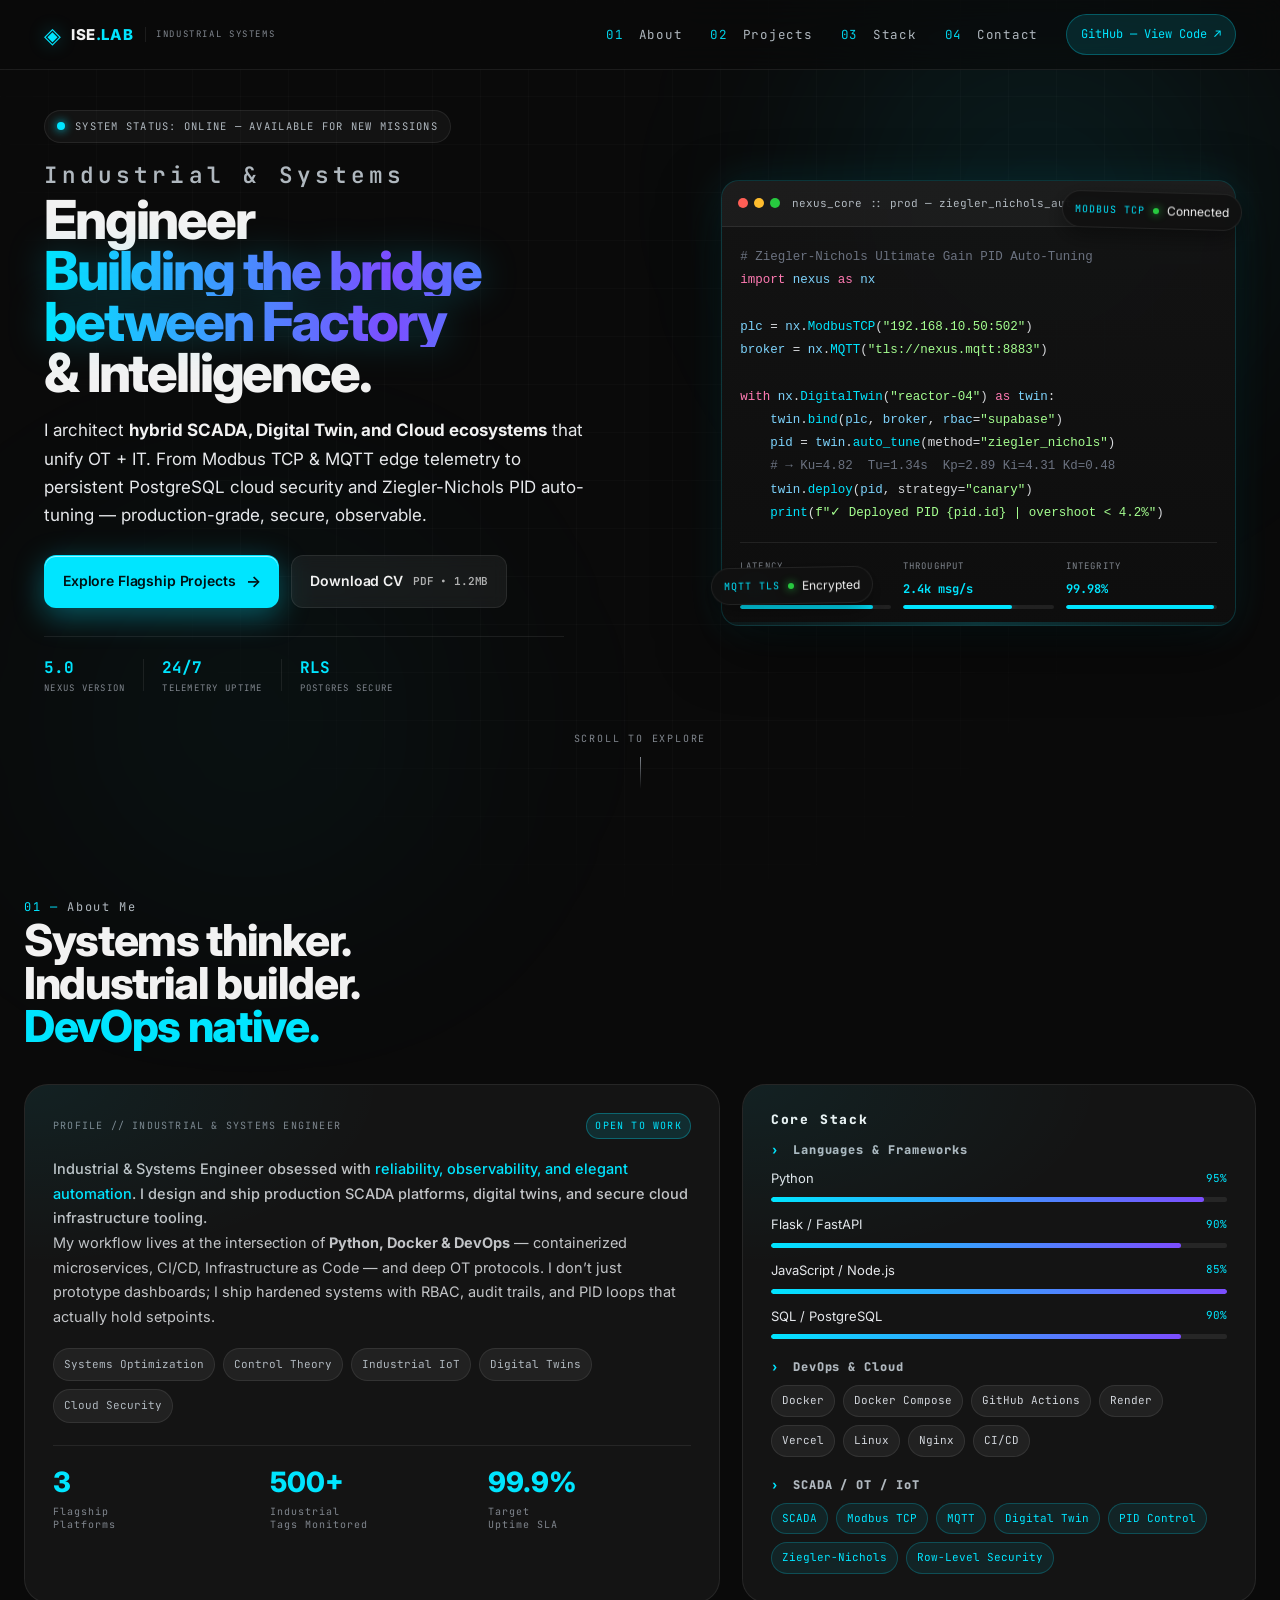
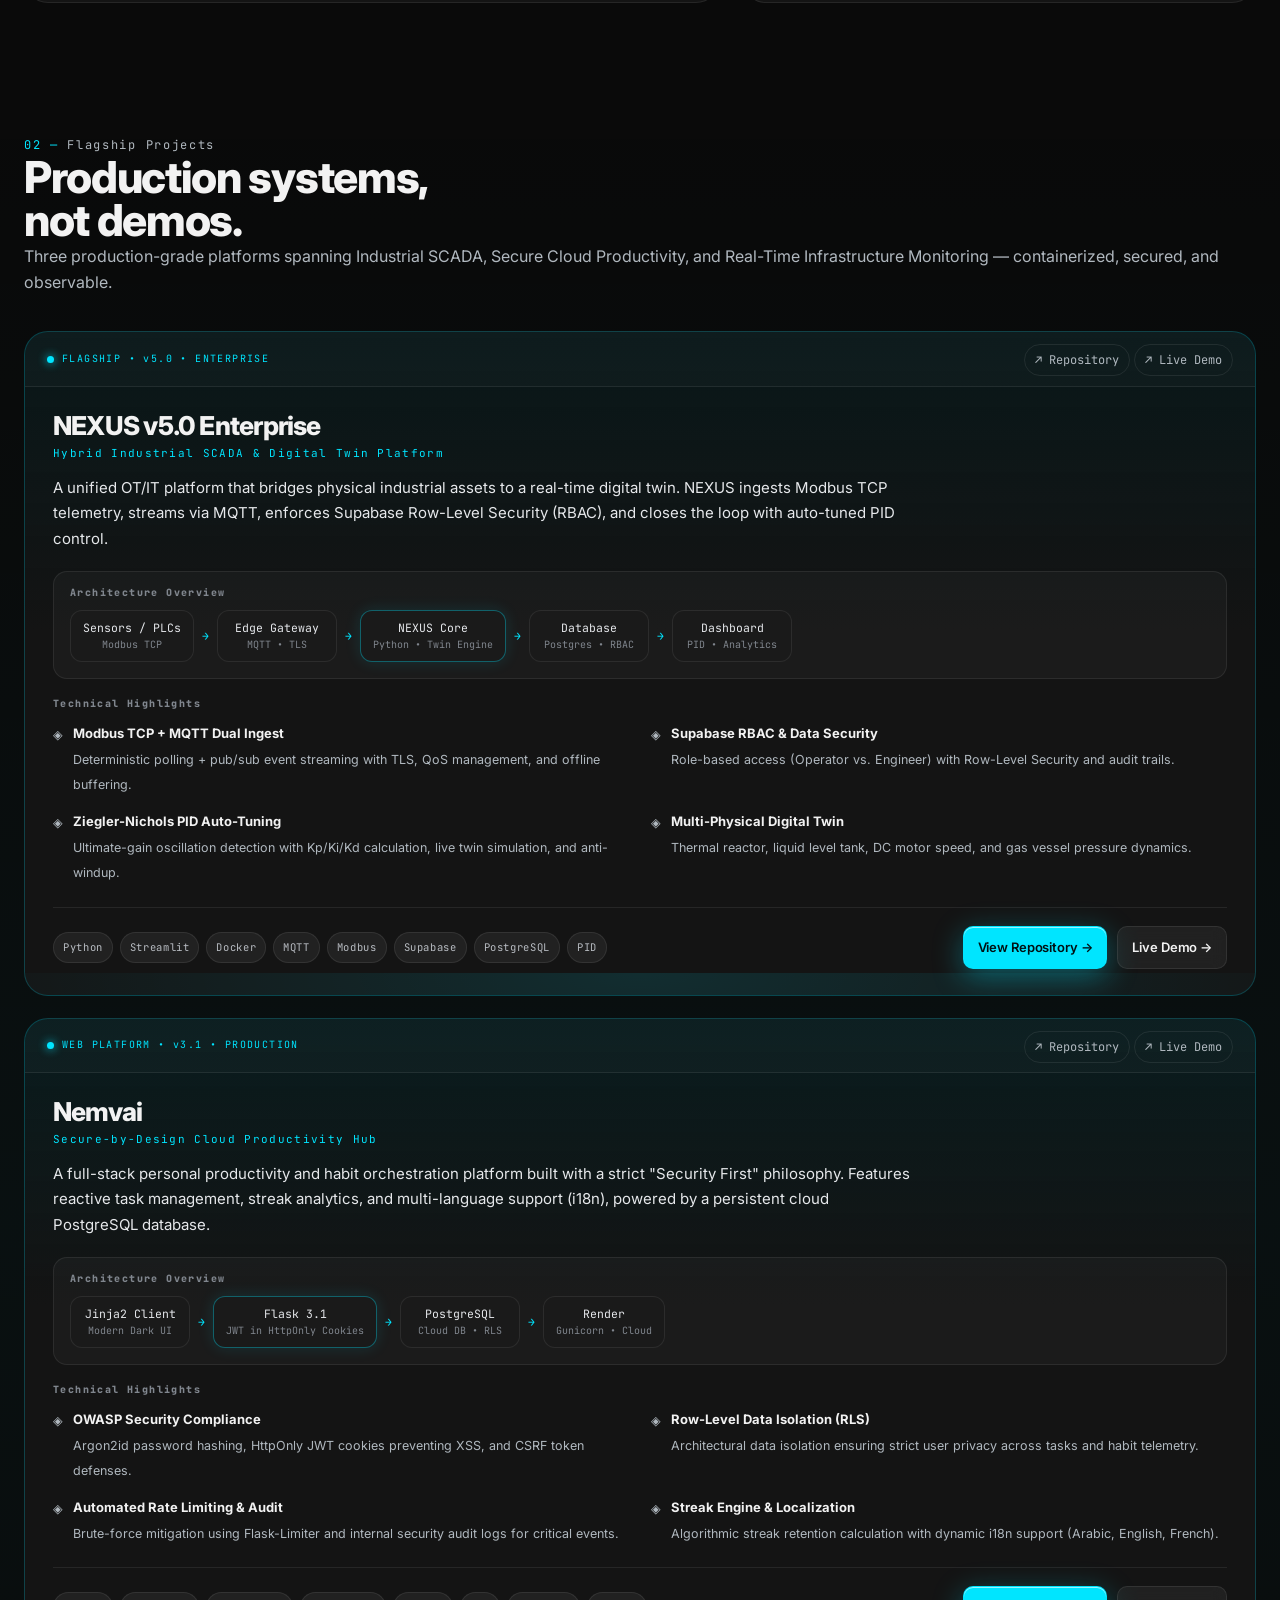
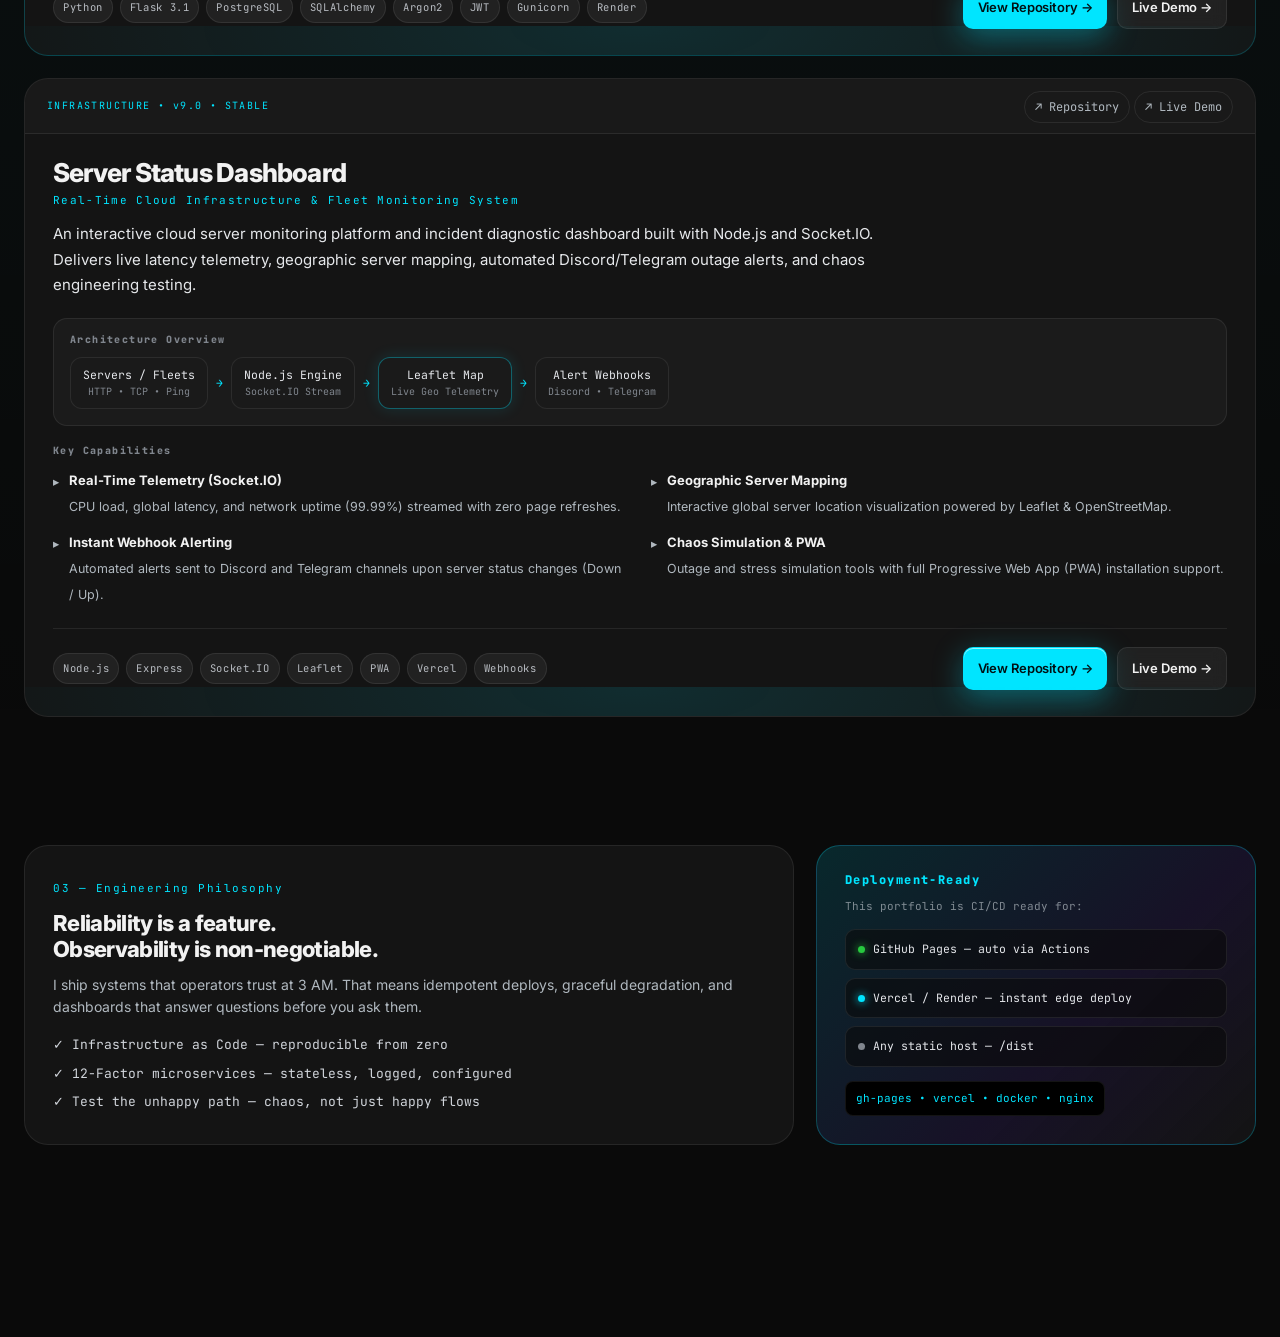
==== commit f8c4db15: "Update index.html" ====
--- a/index.html
+++ b/index.html
@@ -4,7 +4,7 @@
     <meta charset="UTF-8">
     <meta name="viewport" content="width=device-width, initial-scale=1.0">
     <title>Industrial & Systems Engineer — Portfolio | SCADA • Digital Twin • DevOps</title>
-    <meta name="description" content="Industrial & Systems Engineer specializing in SCADA, Digital Twins, Python, Docker & DevOps. Creator of NEXUS v5.0 Enterprise — Hybrid SCADA & Digital Twin Platform.">
+    <meta name="description" content="Industrial & Systems Engineer specializing in SCADA, Digital Twins, Python, Docker & DevOps. Creator of NEXUS v5.0, Nemvai Secure Hub, and Server Status Monitor.">
     <meta name="theme-color" content="#0A0A0A">
     <link rel="preconnect" href="https://fonts.googleapis.com">
     <link rel="preconnect" href="https://fonts.gstatic.com" crossorigin>
@@ -55,8 +55,8 @@
                     <span class="line">& Intelligence.</span>
                 </h1>
                 <p class="hero-desc">
-                    I architect <strong>hybrid SCADA & Digital Twin</strong> ecosystems that unify OT + IT.
-                    From Modbus TCP & MQTT edge telemetry to Supabase RBAC cloud & Ziegler-Nichols PID auto-tuning — production-grade, secure, observable.
+                    I architect <strong>hybrid SCADA, Digital Twin, and Cloud ecosystems</strong> that unify OT + IT.
+                    From Modbus TCP & MQTT edge telemetry to persistent PostgreSQL cloud security and Ziegler-Nichols PID auto-tuning — production-grade, secure, observable.
                 </p>
                 <div class="hero-actions">
                     <a href="#projects" class="btn btn-primary">
@@ -80,8 +80,8 @@
                     </div>
                     <div class="meta-divider"></div>
                     <div class="meta-item">
-                        <span class="meta-value mono">RBAC</span>
-                        <span class="meta-label mono">SUPABASE SECURE</span>
+                        <span class="meta-value mono">RLS</span>
+                        <span class="meta-label mono">POSTGRES SECURE</span>
                     </div>
                 </div>
             </div>
@@ -141,20 +141,20 @@
                         <span class="chip">OPEN TO WORK</span>
                     </div>
                     <p class="lead">
-                        Industrial & Systems Engineer obsessed with <em>reliability, observability, and elegant automation</em>. I design and ship production SCADA platforms, digital twins, and infrastructure tooling that survive the plant floor and scale in the cloud.
+                        Industrial & Systems Engineer obsessed with <em>reliability, observability, and elegant automation</em>. I design and ship production SCADA platforms, digital twins, and secure cloud infrastructure tooling.
                     </p>
                     <p>
                         My workflow lives at the intersection of <strong>Python, Docker & DevOps</strong> — containerized microservices, CI/CD, Infrastructure as Code — and deep OT protocols. I don’t just prototype dashboards; I ship hardened systems with RBAC, audit trails, and PID loops that actually hold setpoints.
                     </p>
                     <div class="pill-row">
                         <span class="pill">Systems Optimization</span>
-                        <span class="pill">Operations Research</span>
                         <span class="pill">Control Theory</span>
                         <span class="pill">Industrial IoT</span>
-                        <span class="pill">Lean Manufacturing</span>
+                        <span class="pill">Digital Twins</span>
+                        <span class="pill">Cloud Security</span>
                     </div>
                     <div class="about-stats">
-                        <div class="a-stat"><span class="num">2</span><span class="mono label">Flagship<br>Platforms</span></div>
+                        <div class="a-stat"><span class="num">3</span><span class="mono label">Flagship<br>Platforms</span></div>
                         <div class="a-stat"><span class="num">500+</span><span class="mono label">Industrial<br>Tags Monitored</span></div>
                         <div class="a-stat"><span class="num">99.9%</span><span class="mono label">Target<br>Uptime SLA</span></div>
                     </div>
@@ -166,21 +166,21 @@
                             <h4 class="mono"><span class="accent">›</span> Languages & Frameworks</h4>
                             <div class="skill-bars">
                                 <div class="skill"><span>Python</span><span class="mono pct">95%</span><div class="track"><i class="fill-95"></i></div></div>
-                                <div class="skill"><span>FastAPI / Flask</span><span class="mono pct">88%</span><div class="track"><i class="fill-88"></i></div></div>
-                                <div class="skill"><span>JavaScript / TypeScript</span><span class="mono pct">82%</span><div class="track"><i class="fill-82"></i></div></div>
+                                <div class="skill"><span>Flask / FastAPI</span><span class="mono pct">90%</span><div class="track"><i class="fill-90"></i></div></div>
+                                <div class="skill"><span>JavaScript / Node.js</span><span class="mono pct">85%</span><div class="track"><i class="fill-85"></i></div></div>
                                 <div class="skill"><span>SQL / PostgreSQL</span><span class="mono pct">90%</span><div class="track"><i class="fill-90"></i></div></div>
                             </div>
                         </div>
                         <div class="skill-group">
-                            <h4 class="mono"><span class="accent">›</span> DevOps & Infra</h4>
+                            <h4 class="mono"><span class="accent">›</span> DevOps & Cloud</h4>
                             <div class="tags">
-                                <span class="tag">Docker</span><span class="tag">Docker Compose</span><span class="tag">Kubernetes</span><span class="tag">GitHub Actions</span><span class="tag">Nginx</span><span class="tag">Linux</span><span class="tag">CI/CD</span><span class="tag">Terraform</span>
+                                <span class="tag">Docker</span><span class="tag">Docker Compose</span><span class="tag">GitHub Actions</span><span class="tag">Render</span><span class="tag">Vercel</span><span class="tag">Linux</span><span class="tag">Nginx</span><span class="tag">CI/CD</span>
                             </div>
                         </div>
                         <div class="skill-group">
                             <h4 class="mono"><span class="accent">›</span> SCADA / OT / IoT</h4>
                             <div class="tags">
-                                <span class="tag cyan">SCADA</span><span class="tag cyan">Modbus TCP</span><span class="tag cyan">MQTT</span><span class="tag cyan">OPC UA</span><span class="tag cyan">Digital Twin</span><span class="tag cyan">PID Control</span><span class="tag cyan">Ziegler-Nichols</span><span class="tag cyan">Supabase RBAC</span>
+                                <span class="tag cyan">SCADA</span><span class="tag cyan">Modbus TCP</span><span class="tag cyan">MQTT</span><span class="tag cyan">Digital Twin</span><span class="tag cyan">PID Control</span><span class="tag cyan">Ziegler-Nichols</span><span class="tag cyan">Row-Level Security</span>
                             </div>
                         </div>
                     </div>
@@ -195,11 +195,11 @@
             <div class="section-head">
                 <span class="mono section-kicker"><span class="accent">02 —</span> Flagship Projects</span>
                 <h2 class="section-title">Production systems,<br>not demos.</h2>
-                <p class="section-desc">Two enterprise-grade platforms built for real factories and real data centers — containerized, secured, observable, and documented like a product.</p>
+                <p class="section-desc">Three production-grade platforms spanning Industrial SCADA, Secure Cloud Productivity, and Real-Time Infrastructure Monitoring — containerized, secured, and observable.</p>
             </div>
 
             <div class="projects-grid">
-                <!-- NEXUS v5.0 Enterprise -->
+                <!-- 1. NEXUS v5.0 Enterprise -->
                 <article class="project-card featured">
                     <div class="project-top">
                         <div class="project-badge mono">
@@ -207,6 +207,7 @@
                         </div>
                         <div class="project-links">
                             <a href="https://github.com/AlilouTopG/embedded-pid-controller" target="_blank" class="icon-link" aria-label="GitHub Repository">↗ Repository</a>
+                            <a href="https://embedded-pid-controller-kg9raqqjhr7pxmmodwcjjn.streamlit.app/?session_token=fcdfa4e06dc3b998596b82b7e665308c854548c1abb47497&demo_role=engineer" target="_blank" class="icon-link" aria-label="Live Demo">↗ Live Demo</a>
                         </div>
                     </div>
                     <div class="project-body">
@@ -215,7 +216,7 @@
                             <p class="mono project-subtitle">Hybrid Industrial SCADA & Digital Twin Platform</p>
                         </div>
                         <p class="project-desc">
-                            A unified OT/IT platform that bridges physical assets to a real-time digital twin. NEXUS ingests Modbus TCP telemetry, streams via MQTT, enforces Supabase Row-Level Security (RBAC), and closes the loop with auto-tuned PID control.
+                            A unified OT/IT platform that bridges physical industrial assets to a real-time digital twin. NEXUS ingests Modbus TCP telemetry, streams via MQTT, enforces Supabase Row-Level Security (RBAC), and closes the loop with auto-tuned PID control.
                         </p>
 
                         <div class="arch-block">
@@ -225,9 +226,9 @@
                                 <span class="arch-arrow">→</span>
                                 <span class="arch-node">Edge Gateway<br><small>MQTT • TLS</small></span>
                                 <span class="arch-arrow">→</span>
-                                <span class="arch-node accent-border">NEXUS Core<br><small>FastAPI • Twin Engine</small></span>
-                                <span class="arch-arrow">→</span>
-                                <span class="arch-node">Supabase<br><small>Postgres • RBAC • Realtime</small></span>
+                                <span class="arch-node accent-border">NEXUS Core<br><small>Python • Twin Engine</small></span>
+                                <span class="arch-arrow">→</span>
+                                <span class="arch-node">Database<br><small>Postgres • RBAC</small></span>
                                 <span class="arch-arrow">→</span>
                                 <span class="arch-node">Dashboard<br><small>PID • Analytics</small></span>
                             </div>
@@ -240,42 +241,28 @@
                                     <span class="h-icon">◈</span>
                                     <div>
                                         <strong>Modbus TCP + MQTT Dual Ingest</strong>
-                                        <span>Deterministic polling (≥100ms) + pub/sub event streaming with TLS, QoS 1/2, and offline buffering</span>
-                                    </div>
-                                </li>
-                                <li>
-                                    <span class="h-icon">◈</span>
-                                    <div>
-                                        <strong>Supabase RBAC & RLS</strong>
-                                        <span>Role-based access (Operator / Engineer / Admin) with Row-Level Security, audit logs, and JWT auth</span>
+                                        <span>Deterministic polling + pub/sub event streaming with TLS, QoS management, and offline buffering.</span>
+                                    </div>
+                                </li>
+                                <li>
+                                    <span class="h-icon">◈</span>
+                                    <div>
+                                        <strong>Supabase RBAC & Data Security</strong>
+                                        <span>Role-based access (Operator vs. Engineer) with Row-Level Security and audit trails.</span>
                                     </div>
                                 </li>
                                 <li>
                                     <span class="h-icon">◈</span>
                                     <div>
                                         <strong>Ziegler-Nichols PID Auto-Tuning</strong>
-                                        <span>Ultimate-gain oscillation detection → Kp/Ki/Kd auto-calc, live twin simulation, <4% overshoot</span>
-                                    </div>
-                                </li>
-                                <li>
-                                    <span class="h-icon">◈</span>
-                                    <div>
-                                        <strong>Digital Twin Engine</strong>
-                                        <span>Real-time state replication, historical replay, what-if simulation, and canary deployments</span>
-                                    </div>
-                                </li>
-                                <li>
-                                    <span class="h-icon">◈</span>
-                                    <div>
-                                        <strong>Dockerized & Observable</strong>
-                                        <span>Compose stack (API, worker, broker, DB) + Prometheus / Grafana + structured logging</span>
-                                    </div>
-                                </li>
-                                <li>
-                                    <span class="h-icon">◈</span>
-                                    <div>
-                                        <strong>Production Hardened</strong>
-                                        <span>CI/CD, secret management, healthchecks, graceful shutdown — no toy code</span>
+                                        <span>Ultimate-gain oscillation detection with Kp/Ki/Kd calculation, live twin simulation, and anti-windup.</span>
+                                    </div>
+                                </li>
+                                <li>
+                                    <span class="h-icon">◈</span>
+                                    <div>
+                                        <strong>Multi-Physical Digital Twin</strong>
+                                        <span>Thermal reactor, liquid level tank, DC motor speed, and gas vessel pressure dynamics.</span>
                                     </div>
                                 </li>
                             </ul>
@@ -283,7 +270,7 @@
 
                         <div class="project-footer">
                             <div class="tech mono">
-                                <span>Python</span><span>FastAPI</span><span>Docker</span><span>MQTT</span><span>Modbus</span><span>Supabase</span><span>Postgres</span><span>PID</span>
+                                <span>Python</span><span>Streamlit</span><span>Docker</span><span>MQTT</span><span>Modbus</span><span>Supabase</span><span>PostgreSQL</span><span>PID</span>
                             </div>
                             <div class="project-actions">
                                 <a href="https://github.com/AlilouTopG/embedded-pid-controller" target="_blank" class="btn btn-primary small">View Repository →</a>
@@ -294,35 +281,116 @@
                     <div class="card-glow"></div>
                 </article>
 
-                <!-- Server Status Dashboard -->
+                <!-- 2. Nemvai Productivity Hub -->
+                <article class="project-card featured">
+                    <div class="project-top">
+                        <div class="project-badge mono">
+                            <span class="pulse small"></span> WEB PLATFORM • v3.1 • PRODUCTION
+                        </div>
+                        <div class="project-links">
+                            <a href="https://github.com/AlilouTopG/nemvai" target="_blank" class="icon-link" aria-label="GitHub Repository">↗ Repository</a>
+                            <a href="https://nemvai.onrender.com/auth" target="_blank" class="icon-link" aria-label="Live Demo">↗ Live Demo</a>
+                        </div>
+                    </div>
+                    <div class="project-body">
+                        <div class="project-header">
+                            <h3 class="project-title">Nemvai</h3>
+                            <p class="mono project-subtitle">Secure-by-Design Cloud Productivity Hub</p>
+                        </div>
+                        <p class="project-desc">
+                            A full-stack personal productivity and habit orchestration platform built with a strict "Security First" philosophy. Features reactive task management, streak analytics, and multi-language support (i18n), powered by a persistent cloud PostgreSQL database.
+                        </p>
+
+                        <div class="arch-block">
+                            <h4 class="mono">Architecture Overview</h4>
+                            <div class="arch-diagram mono">
+                                <span class="arch-node">Jinja2 Client<br><small>Modern Dark UI</small></span>
+                                <span class="arch-arrow">→</span>
+                                <span class="arch-node accent-border">Flask 3.1<br><small>JWT in HttpOnly Cookies</small></span>
+                                <span class="arch-arrow">→</span>
+                                <span class="arch-node">PostgreSQL<br><small>Cloud DB • RLS</small></span>
+                                <span class="arch-arrow">→</span>
+                                <span class="arch-node">Render<br><small>Gunicorn • Cloud</small></span>
+                            </div>
+                        </div>
+
+                        <div class="highlights">
+                            <h4 class="mono">Technical Highlights</h4>
+                            <ul class="highlight-grid">
+                                <li>
+                                    <span class="h-icon">◈</span>
+                                    <div>
+                                        <strong>OWASP Security Compliance</strong>
+                                        <span>Argon2id password hashing, HttpOnly JWT cookies preventing XSS, and CSRF token defenses.</span>
+                                    </div>
+                                </li>
+                                <li>
+                                    <span class="h-icon">◈</span>
+                                    <div>
+                                        <strong>Row-Level Data Isolation (RLS)</strong>
+                                        <span>Architectural data isolation ensuring strict user privacy across tasks and habit telemetry.</span>
+                                    </div>
+                                </li>
+                                <li>
+                                    <span class="h-icon">◈</span>
+                                    <div>
+                                        <strong>Automated Rate Limiting & Audit</strong>
+                                        <span>Brute-force mitigation using Flask-Limiter and internal security audit logs for critical events.</span>
+                                    </div>
+                                </li>
+                                <li>
+                                    <span class="h-icon">◈</span>
+                                    <div>
+                                        <strong>Streak Engine & Localization</strong>
+                                        <span>Algorithmic streak retention calculation with dynamic i18n support (Arabic, English, French).</span>
+                                    </div>
+                                </li>
+                            </ul>
+                        </div>
+
+                        <div class="project-footer">
+                            <div class="tech mono">
+                                <span>Python</span><span>Flask 3.1</span><span>PostgreSQL</span><span>SQLAlchemy</span><span>Argon2</span><span>JWT</span><span>Gunicorn</span><span>Render</span>
+                            </div>
+                            <div class="project-actions">
+                                <a href="https://github.com/AlilouTopG/nemvai" target="_blank" class="btn btn-primary small">View Repository →</a>
+                                <a href="https://nemvai.onrender.com/auth" target="_blank" class="btn btn-ghost small">Live Demo →</a>
+                            </div>
+                        </div>
+                    </div>
+                    <div class="card-glow"></div>
+                </article>
+
+                <!-- 3. Server Status Dashboard -->
                 <article class="project-card">
                     <div class="project-top">
                         <div class="project-badge mono">
-                            INFRASTRUCTURE • v2.4 • STABLE
+                            INFRASTRUCTURE • v9.0 • STABLE
                         </div>
                         <div class="project-links">
                             <a href="https://github.com/AlilouTopG/server-status-dashboard" target="_blank" class="icon-link" aria-label="GitHub Repository">↗ Repository</a>
+                            <a href="https://server-status-dashboard-six.vercel.app/" target="_blank" class="icon-link" aria-label="Live Demo">↗ Live Demo</a>
                         </div>
                     </div>
                     <div class="project-body">
                         <div class="project-header">
                             <h3 class="project-title">Server Status Dashboard</h3>
-                            <p class="mono project-subtitle">Robust System Administration & Monitoring Toolkit</p>
+                            <p class="mono project-subtitle">Real-Time Cloud Infrastructure & Fleet Monitoring System</p>
                         </div>
                         <p class="project-desc">
-                            A lean, opinionated platform for DevOps and sysadmins to provision, monitor, and heal Linux fleets. Built for homelabs that grew into production — with agentless SSH orchestration, real-time health metrics, and actionable alerts.
+                            An interactive cloud server monitoring platform and incident diagnostic dashboard built with Node.js and Socket.IO. Delivers live latency telemetry, geographic server mapping, automated Discord/Telegram outage alerts, and chaos engineering testing.
                         </p>
 
                         <div class="arch-block">
                             <h4 class="mono">Architecture Overview</h4>
                             <div class="arch-diagram mono">
-                                <span class="arch-node">Fleet<br><small>Linux • SSH</small></span>
-                                <span class="arch-arrow">→</span>
-                                <span class="arch-node">Collector<br><small>Python • cron</small></span>
-                                <span class="arch-arrow">→</span>
-                                <span class="arch-node accent-border">Core API<br><small>FastAPI • Postgres</small></span>
-                                <span class="arch-arrow">→</span>
-                                <span class="arch-node">Alert Engine<br><small>Webhook • Email</small></span>
+                                <span class="arch-node">Servers / Fleets<br><small>HTTP • TCP • Ping</small></span>
+                                <span class="arch-arrow">→</span>
+                                <span class="arch-node">Node.js Engine<br><small>Socket.IO Stream</small></span>
+                                <span class="arch-arrow">→</span>
+                                <span class="arch-node accent-border">Leaflet Map<br><small>Live Geo Telemetry</small></span>
+                                <span class="arch-arrow">→</span>
+                                <span class="arch-node">Alert Webhooks<br><small>Discord • Telegram</small></span>
                             </div>
                         </div>
 
@@ -332,29 +400,29 @@
                                 <li>
                                     <span class="h-icon">▸</span>
                                     <div>
-                                        <strong>Real-Time Monitoring</strong>
-                                        <span>CPU, RAM, disk, network, systemd services + Docker containers — 10s granularity</span>
+                                        <strong>Real-Time Telemetry (Socket.IO)</strong>
+                                        <span>CPU load, global latency, and network uptime (99.99%) streamed with zero page refreshes.</span>
                                     </div>
                                 </li>
                                 <li>
                                     <span class="h-icon">▸</span>
                                     <div>
-                                        <strong>Agentless Orchestration</strong>
-                                        <span>SSH + Python — no agent install. Bulk exec, playbooks, and rollback</span>
+                                        <strong>Geographic Server Mapping</strong>
+                                        <span>Interactive global server location visualization powered by Leaflet & OpenStreetMap.</span>
                                     </div>
                                 </li>
                                 <li>
                                     <span class="h-icon">▸</span>
                                     <div>
-                                        <strong>Smart Alerts & Auto-Heal</strong>
-                                        <span>Thresholds, anomaly detection, auto-restart policies, and incident timeline</span>
+                                        <strong>Instant Webhook Alerting</strong>
+                                        <span>Automated alerts sent to Discord and Telegram channels upon server status changes (Down / Up).</span>
                                     </div>
                                 </li>
                                 <li>
                                     <span class="h-icon">▸</span>
                                     <div>
-                                        <strong>Security First</strong>
-                                        <span>Vaulted secrets, key rotation, RBAC, and audit trail for every command</span>
+                                        <strong>Chaos Simulation & PWA</strong>
+                                        <span>Outage and stress simulation tools with full Progressive Web App (PWA) installation support.</span>
                                     </div>
                                 </li>
                             </ul>
@@ -362,7 +430,7 @@
 
                         <div class="project-footer">
                             <div class="tech mono">
-                                <span>Python</span><span>Bash</span><span>Docker</span><span>Linux</span><span>PostgreSQL</span><span>Nginx</span><span>Grafana</span>
+                                <span>Node.js</span><span>Express</span><span>Socket.IO</span><span>Leaflet</span><span>PWA</span><span>Vercel</span><span>Webhooks</span>
                             </div>
                             <div class="project-actions">
                                 <a href="https://github.com/AlilouTopG/server-status-dashboard" target="_blank" class="btn btn-primary small">View Repository →</a>
@@ -370,6 +438,7 @@
                             </div>
                         </div>
                     </div>
+                    <div class="card-glow"></div>
                 </article>
             </div>
         </div>
@@ -394,10 +463,10 @@
                     <p class="mono small">This portfolio is CI/CD ready for:</p>
                     <div class="deploy-badges">
                         <span class="deploy-badge"><span class="dot green"></span> GitHub Pages — auto via Actions</span>
-                        <span class="deploy-badge"><span class="dot cyan"></span> Streamlit Cloud — streamlit_app.py</span>
+                        <span class="deploy-badge"><span class="dot cyan"></span> Vercel / Render — instant edge deploy</span>
                         <span class="deploy-badge"><span class="dot"></span> Any static host — /dist</span>
                     </div>
-                    <code class="mono code-inline">gh-pages • streamlit • docker • nginx</code>
+                    <code class="mono code-inline">gh-pages • vercel • docker • nginx</code>
                 </div>
             </div>
         </div>
@@ -405,41 +474,4 @@
 
     <!-- Contact Section -->
     <section id="contact" class="section contact">
-        <div class="container">
-            <div class="contact-card">
-                <div class="contact-left">
-                    <span class="mono section-kicker"><span class="accent">04 —</span> Contact</span>
-                    <h2>Let’s build<br>something resilient.</h2>
-                    <p>Open for Industrial IoT, SCADA modernization, and DevOps collaborations. Response time &lt; 24h.</p>
-                    <div class="contact-actions">
-                        <a href="mailto:hello@iselab.dev" class="btn btn-primary">hello@iselab.dev →</a>
-                        <a href="https://linkedin.com" target="_blank" class="btn btn-ghost">LinkedIn</a>
-                        <a href="https://github.com/AlilouTopG" target="_blank" class="btn btn-ghost">GitHub</a>
-                    </div>
-                </div>
-                <div class="contact-right">
-                    <form class="contact-form" onsubmit="return handleContact(event)">
-                        <div class="form-row">
-                            <label class="mono">Name <input type="text" placeholder="Ada Lovelace" required></label>
-                            <label class="mono">Email <input type="email" placeholder="ada@analytical.engine" required></label>
-                        </div>
-                        <label class="mono">Message <textarea rows="4" placeholder="Tell me about your plant, your stack, your problem..." required></textarea></label>
-                        <button type="submit" class="btn btn-primary full">Send Transmission — Encrypted ✓</button>
-                        <span class="mono form-note">Demo form — wire to Formspree / Supabase / API</span>
-                    </form>
-                </div>
-            </div>
-        </div>
-    </section>
-
-    <!-- Footer -->
-    <footer class="footer">
-        <div class="container footer-inner mono">
-            <span>© 2026 Industrial & Systems Engineer — Built with precision in #0A0A0A / #00E5FF</span>
-            <span>JetBrains Mono • Inter • OLED Cyberpunk • RBAC Secured</span>
-        </div>
-    </footer>
-
-    <script src="js/main.js"></script>
-</body>
-</html>
+        <div class="
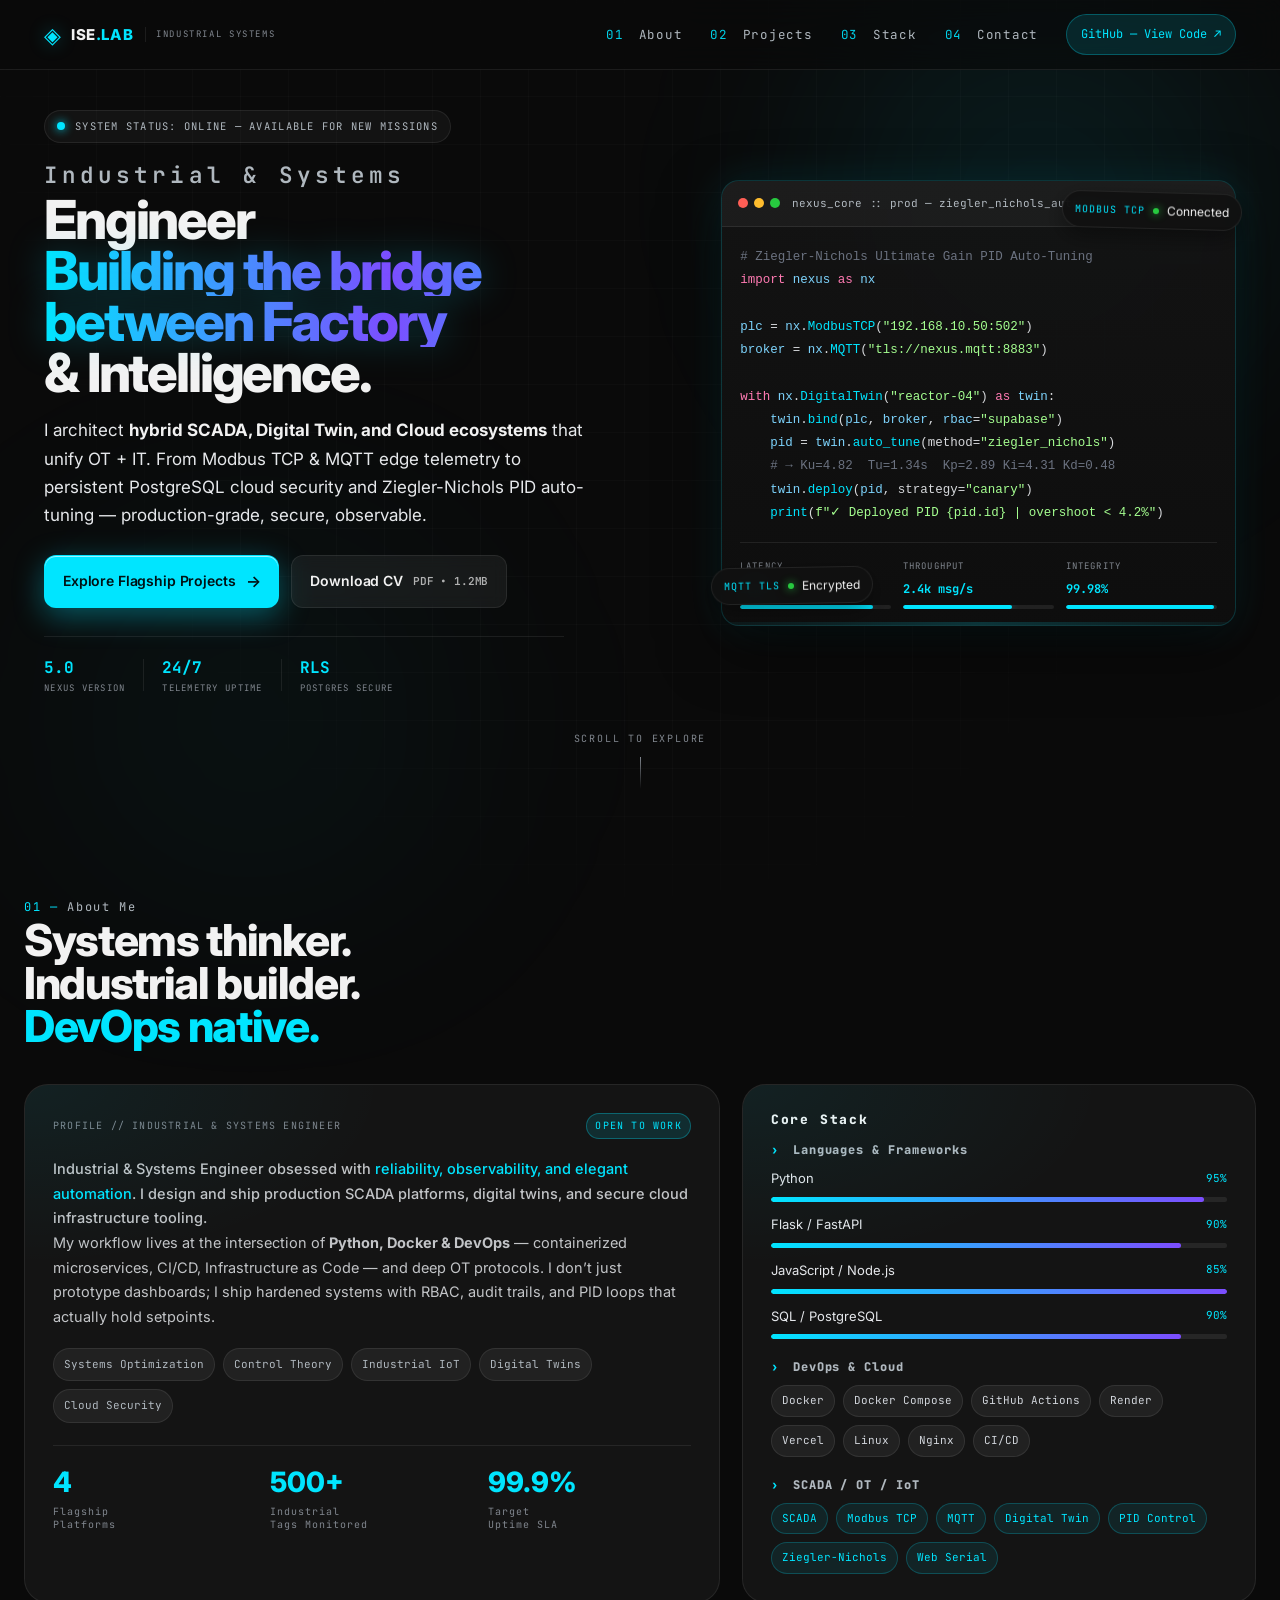
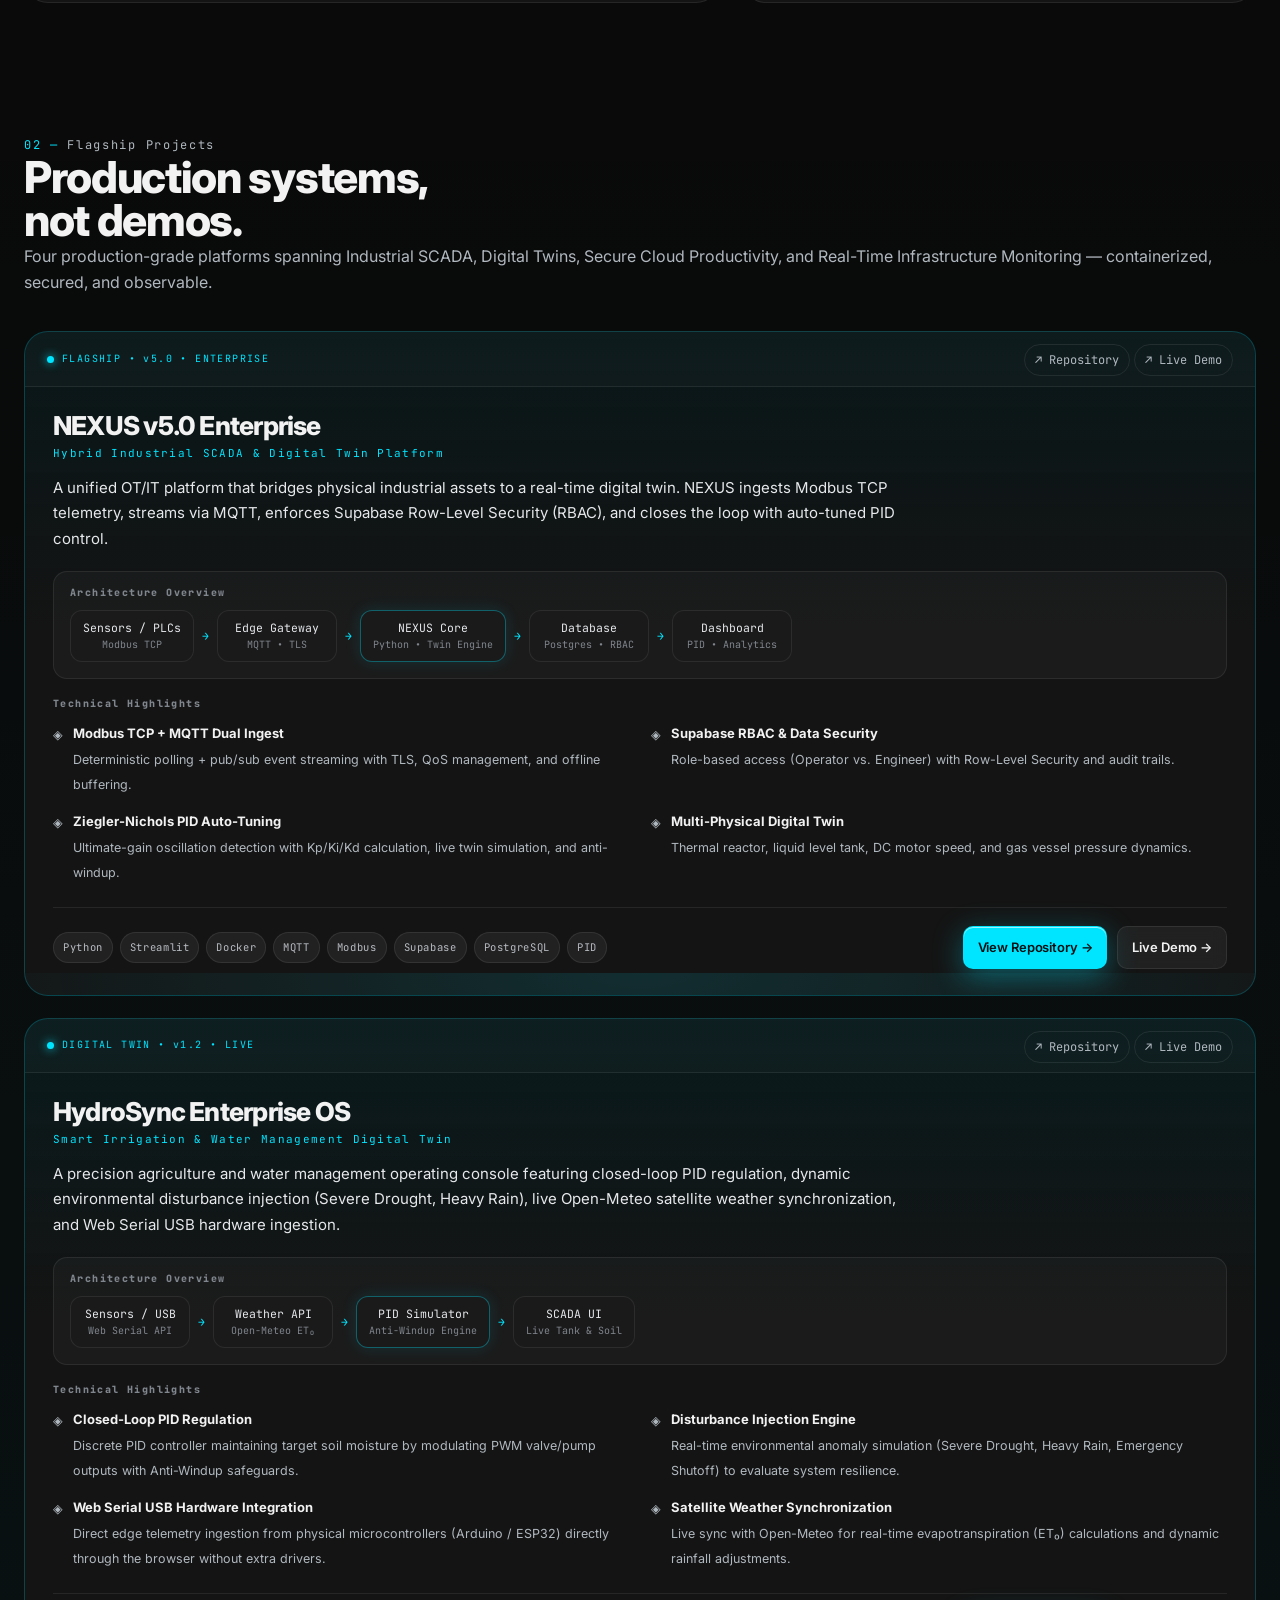
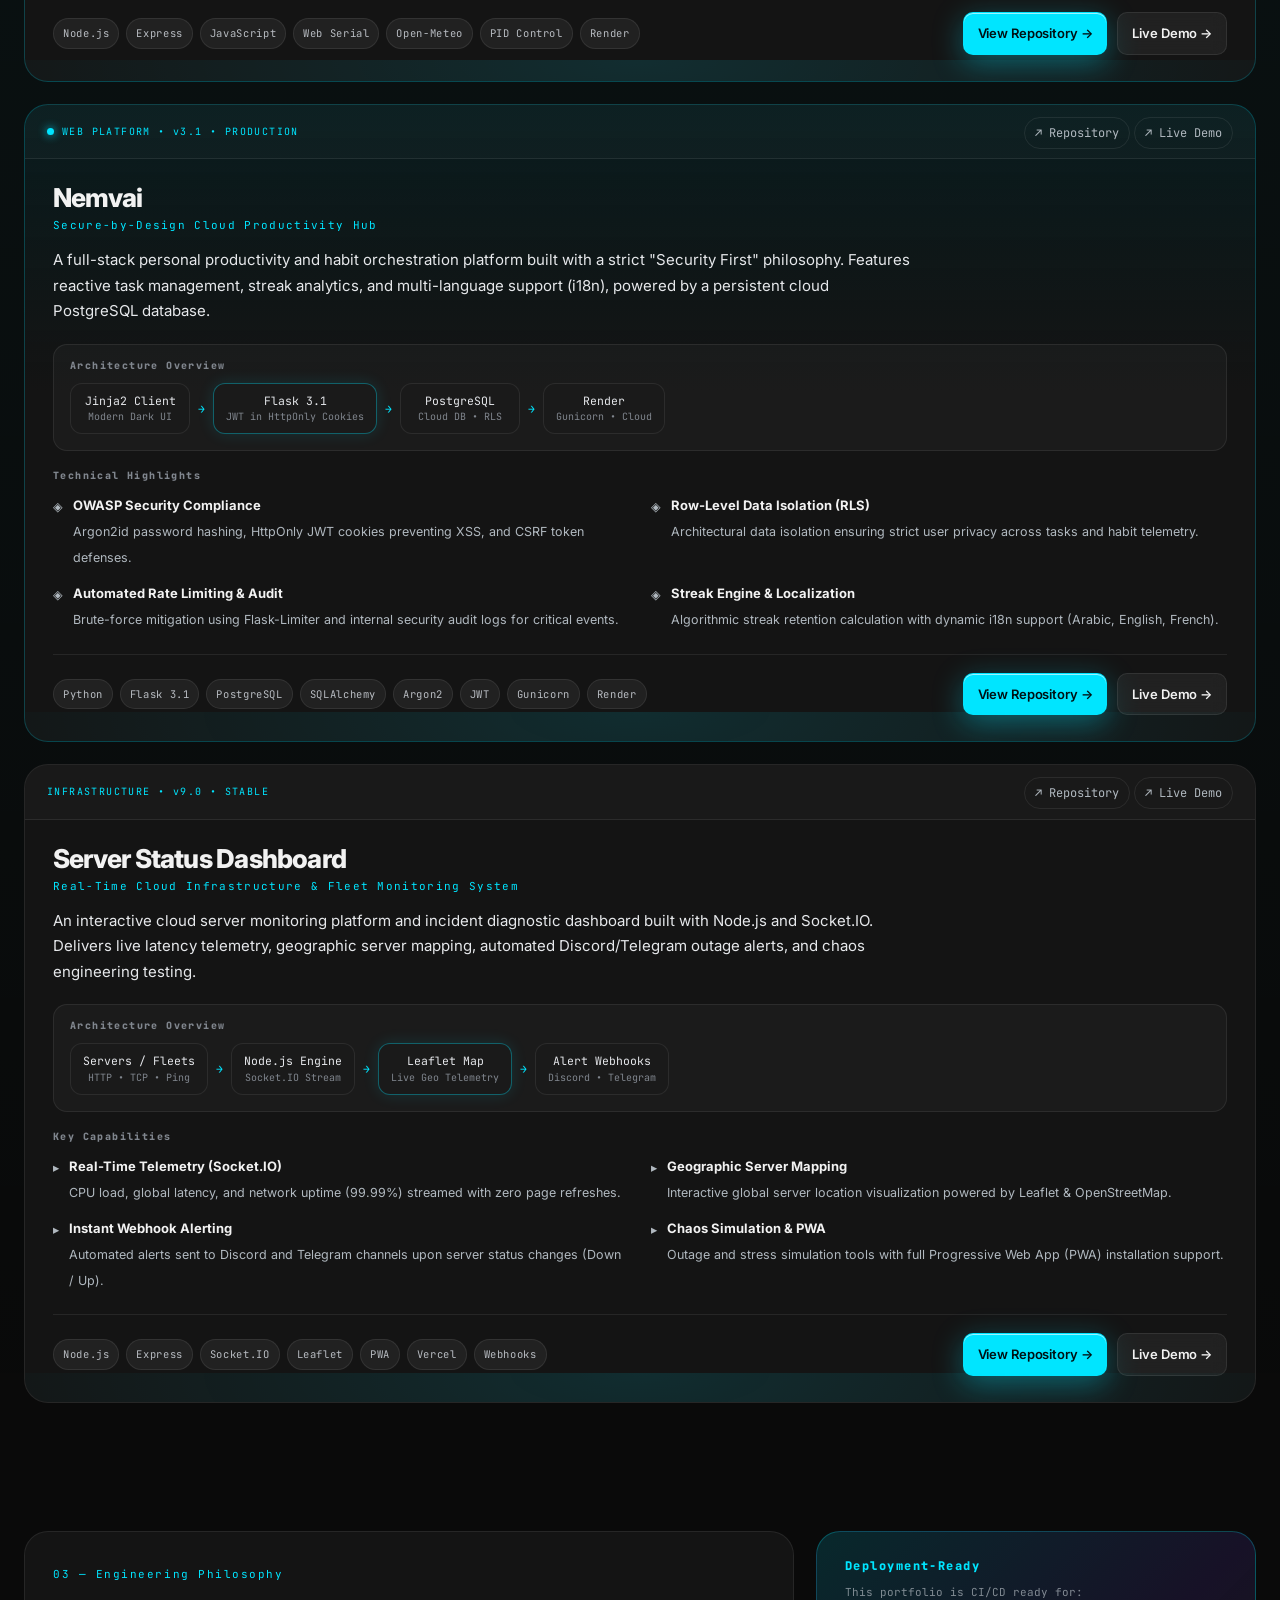
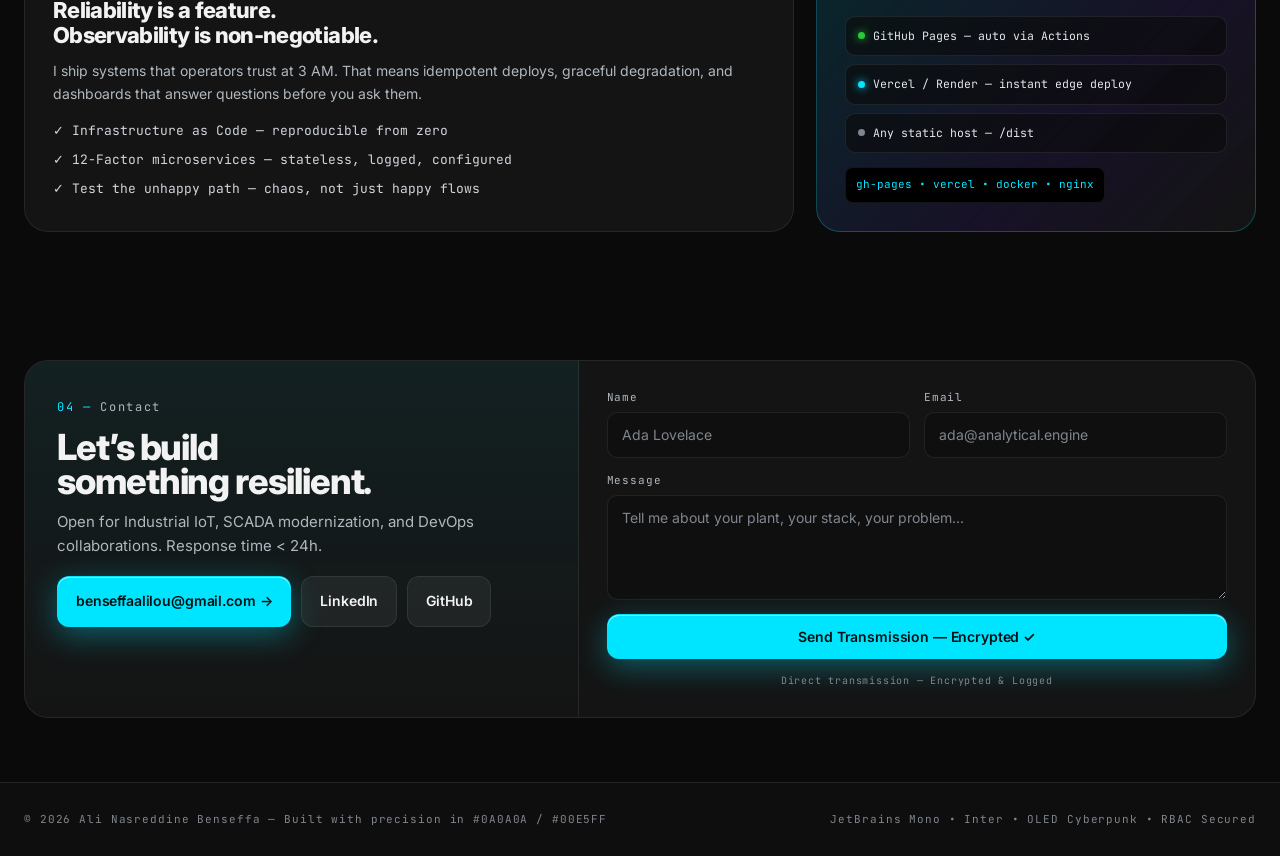
==== commit cd275481: "Update index.html" ====
--- a/index.html
+++ b/index.html
@@ -4,7 +4,7 @@
     <meta charset="UTF-8">
     <meta name="viewport" content="width=device-width, initial-scale=1.0">
     <title>Industrial & Systems Engineer — Portfolio | SCADA • Digital Twin • DevOps</title>
-    <meta name="description" content="Industrial & Systems Engineer specializing in SCADA, Digital Twins, Python, Docker & DevOps. Creator of NEXUS v5.0, Nemvai Secure Hub, and Server Status Monitor.">
+    <meta name="description" content="Industrial & Systems Engineer specializing in SCADA, Digital Twins, Python, Docker & DevOps. Creator of NEXUS v5.0, HydroSync, Nemvai Secure Hub, and Server Status Monitor.">
     <meta name="theme-color" content="#0A0A0A">
     <link rel="preconnect" href="https://fonts.googleapis.com">
     <link rel="preconnect" href="https://fonts.gstatic.com" crossorigin>
@@ -154,7 +154,7 @@
                         <span class="pill">Cloud Security</span>
                     </div>
                     <div class="about-stats">
-                        <div class="a-stat"><span class="num">3</span><span class="mono label">Flagship<br>Platforms</span></div>
+                        <div class="a-stat"><span class="num">4</span><span class="mono label">Flagship<br>Platforms</span></div>
                         <div class="a-stat"><span class="num">500+</span><span class="mono label">Industrial<br>Tags Monitored</span></div>
                         <div class="a-stat"><span class="num">99.9%</span><span class="mono label">Target<br>Uptime SLA</span></div>
                     </div>
@@ -180,7 +180,7 @@
                         <div class="skill-group">
                             <h4 class="mono"><span class="accent">›</span> SCADA / OT / IoT</h4>
                             <div class="tags">
-                                <span class="tag cyan">SCADA</span><span class="tag cyan">Modbus TCP</span><span class="tag cyan">MQTT</span><span class="tag cyan">Digital Twin</span><span class="tag cyan">PID Control</span><span class="tag cyan">Ziegler-Nichols</span><span class="tag cyan">Row-Level Security</span>
+                                <span class="tag cyan">SCADA</span><span class="tag cyan">Modbus TCP</span><span class="tag cyan">MQTT</span><span class="tag cyan">Digital Twin</span><span class="tag cyan">PID Control</span><span class="tag cyan">Ziegler-Nichols</span><span class="tag cyan">Web Serial</span>
                             </div>
                         </div>
                     </div>
@@ -195,7 +195,7 @@
             <div class="section-head">
                 <span class="mono section-kicker"><span class="accent">02 —</span> Flagship Projects</span>
                 <h2 class="section-title">Production systems,<br>not demos.</h2>
-                <p class="section-desc">Three production-grade platforms spanning Industrial SCADA, Secure Cloud Productivity, and Real-Time Infrastructure Monitoring — containerized, secured, and observable.</p>
+                <p class="section-desc">Four production-grade platforms spanning Industrial SCADA, Digital Twins, Secure Cloud Productivity, and Real-Time Infrastructure Monitoring — containerized, secured, and observable.</p>
             </div>
 
             <div class="projects-grid">
@@ -281,7 +281,87 @@
                     <div class="card-glow"></div>
                 </article>
 
-                <!-- 2. Nemvai Productivity Hub -->
+                <!-- 2. HydroSync Smart Irrigation Digital Twin -->
+                <article class="project-card featured">
+                    <div class="project-top">
+                        <div class="project-badge mono">
+                            <span class="pulse small"></span> DIGITAL TWIN • v1.2 • LIVE
+                        </div>
+                        <div class="project-links">
+                            <a href="https://github.com/AlilouTopG/HydroSync" target="_blank" class="icon-link" aria-label="GitHub Repository">↗ Repository</a>
+                            <a href="https://hydrosync-0khc.onrender.com/#telemetry" target="_blank" class="icon-link" aria-label="Live Demo">↗ Live Demo</a>
+                        </div>
+                    </div>
+                    <div class="project-body">
+                        <div class="project-header">
+                            <h3 class="project-title">HydroSync Enterprise OS</h3>
+                            <p class="mono project-subtitle">Smart Irrigation & Water Management Digital Twin</p>
+                        </div>
+                        <p class="project-desc">
+                            A precision agriculture and water management operating console featuring closed-loop PID regulation, dynamic environmental disturbance injection (Severe Drought, Heavy Rain), live Open-Meteo satellite weather synchronization, and Web Serial USB hardware ingestion.
+                        </p>
+
+                        <div class="arch-block">
+                            <h4 class="mono">Architecture Overview</h4>
+                            <div class="arch-diagram mono">
+                                <span class="arch-node">Sensors / USB<br><small>Web Serial API</small></span>
+                                <span class="arch-arrow">→</span>
+                                <span class="arch-node">Weather API<br><small>Open-Meteo ET₀</small></span>
+                                <span class="arch-arrow">→</span>
+                                <span class="arch-node accent-border">PID Simulator<br><small>Anti-Windup Engine</small></span>
+                                <span class="arch-arrow">→</span>
+                                <span class="arch-node">SCADA UI<br><small>Live Tank & Soil</small></span>
+                            </div>
+                        </div>
+
+                        <div class="highlights">
+                            <h4 class="mono">Technical Highlights</h4>
+                            <ul class="highlight-grid">
+                                <li>
+                                    <span class="h-icon">◈</span>
+                                    <div>
+                                        <strong>Closed-Loop PID Regulation</strong>
+                                        <span>Discrete PID controller maintaining target soil moisture by modulating PWM valve/pump outputs with Anti-Windup safeguards.</span>
+                                    </div>
+                                </li>
+                                <li>
+                                    <span class="h-icon">◈</span>
+                                    <div>
+                                        <strong>Disturbance Injection Engine</strong>
+                                        <span>Real-time environmental anomaly simulation (Severe Drought, Heavy Rain, Emergency Shutoff) to evaluate system resilience.</span>
+                                    </div>
+                                </li>
+                                <li>
+                                    <span class="h-icon">◈</span>
+                                    <div>
+                                        <strong>Web Serial USB Hardware Integration</strong>
+                                        <span>Direct edge telemetry ingestion from physical microcontrollers (Arduino / ESP32) directly through the browser without extra drivers.</span>
+                                    </div>
+                                </li>
+                                <li>
+                                    <span class="h-icon">◈</span>
+                                    <div>
+                                        <strong>Satellite Weather Synchronization</strong>
+                                        <span>Live sync with Open-Meteo for real-time evapotranspiration (ET₀) calculations and dynamic rainfall adjustments.</span>
+                                    </div>
+                                </li>
+                            </ul>
+                        </div>
+
+                        <div class="project-footer">
+                            <div class="tech mono">
+                                <span>Node.js</span><span>Express</span><span>JavaScript</span><span>Web Serial</span><span>Open-Meteo</span><span>PID Control</span><span>Render</span>
+                            </div>
+                            <div class="project-actions">
+                                <a href="https://github.com/AlilouTopG/HydroSync" target="_blank" class="btn btn-primary small">View Repository →</a>
+                                <a href="https://hydrosync-0khc.onrender.com/#telemetry" target="_blank" class="btn btn-ghost small">Live Demo →</a>
+                            </div>
+                        </div>
+                    </div>
+                    <div class="card-glow"></div>
+                </article>
+
+                <!-- 3. Nemvai Productivity Hub -->
                 <article class="project-card featured">
                     <div class="project-top">
                         <div class="project-badge mono">
@@ -361,7 +441,7 @@
                     <div class="card-glow"></div>
                 </article>
 
-                <!-- 3. Server Status Dashboard -->
+                <!-- 4. Server Status Dashboard -->
                 <article class="project-card">
                     <div class="project-top">
                         <div class="project-badge mono">
@@ -474,4 +554,41 @@
 
     <!-- Contact Section -->
     <section id="contact" class="section contact">
-        <div class="
+        <div class="container">
+            <div class="contact-card">
+                <div class="contact-left">
+                    <span class="mono section-kicker"><span class="accent">04 —</span> Contact</span>
+                    <h2>Let’s build<br>something resilient.</h2>
+                    <p>Open for Industrial IoT, SCADA modernization, and DevOps collaborations. Response time &lt; 24h.</p>
+                    <div class="contact-actions">
+                        <a href="mailto:benseffaalilou@gmail.com" class="btn btn-primary">benseffaalilou@gmail.com →</a>
+                        <a href="https://linkedin.com" target="_blank" class="btn btn-ghost">LinkedIn</a>
+                        <a href="https://github.com/AlilouTopG" target="_blank" class="btn btn-ghost">GitHub</a>
+                    </div>
+                </div>
+                <div class="contact-right">
+                    <form class="contact-form" onsubmit="return handleContact(event)">
+                        <div class="form-row">
+                            <label class="mono">Name <input type="text" placeholder="Ada Lovelace" required></label>
+                            <label class="mono">Email <input type="email" placeholder="ada@analytical.engine" required></label>
+                        </div>
+                        <label class="mono">Message <textarea rows="4" placeholder="Tell me about your plant, your stack, your problem..." required></textarea></label>
+                        <button type="submit" class="btn btn-primary full">Send Transmission — Encrypted ✓</button>
+                        <span class="mono form-note">Direct transmission — Encrypted & Logged</span>
+                    </form>
+                </div>
+            </div>
+        </div>
+    </section>
+
+    <!-- Footer -->
+    <footer class="footer">
+        <div class="container footer-inner mono">
+            <span>© 2026 Ali Nasreddine Benseffa — Built with precision in #0A0A0A / #00E5FF</span>
+            <span>JetBrains Mono • Inter • OLED Cyberpunk • RBAC Secured</span>
+        </div>
+    </footer>
+
+    <script src="js/main.js"></script>
+</body>
+</html>
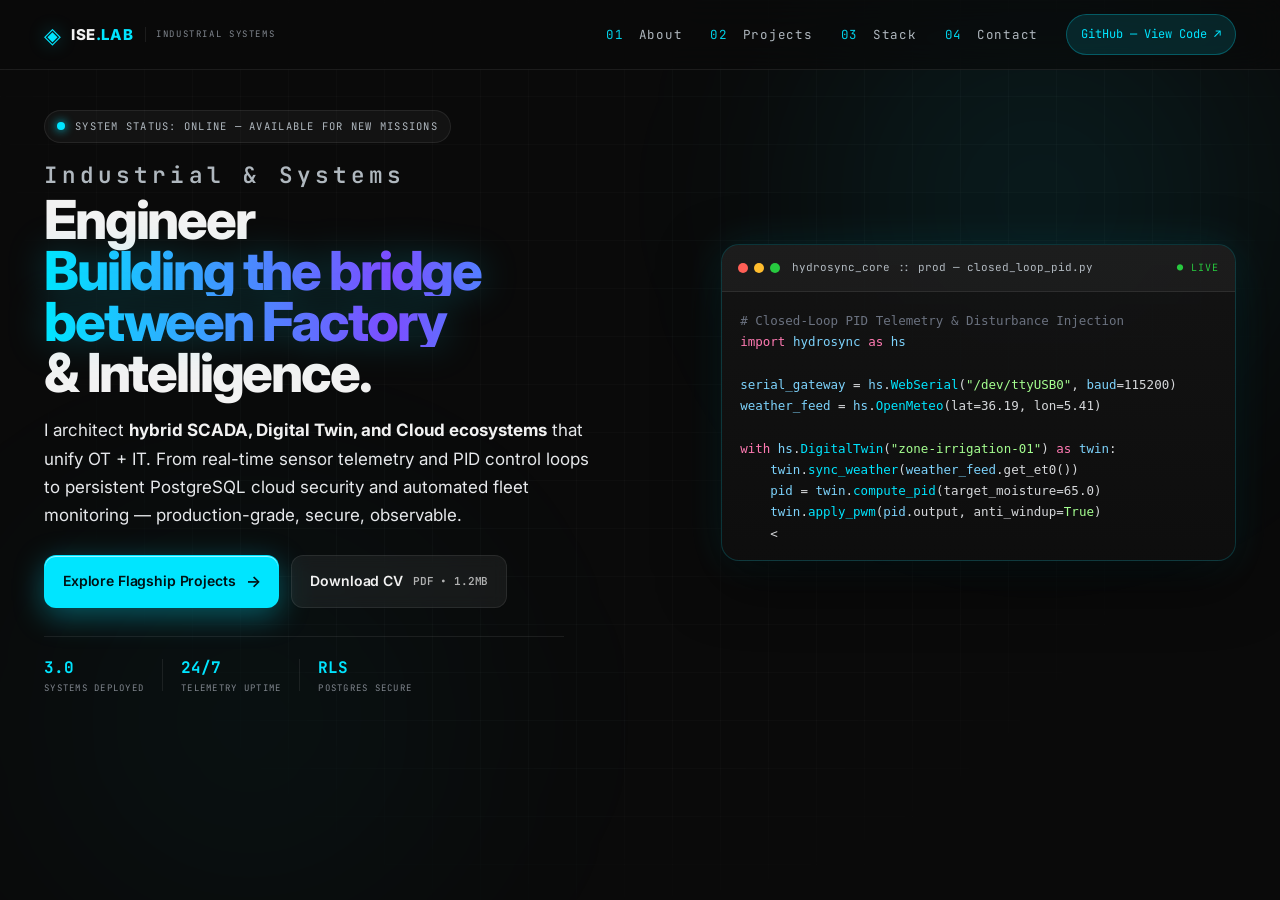
==== commit 4aa1767a: "Update index.html" ====
--- a/index.html
+++ b/index.html
@@ -4,7 +4,7 @@
     <meta charset="UTF-8">
     <meta name="viewport" content="width=device-width, initial-scale=1.0">
     <title>Industrial & Systems Engineer — Portfolio | SCADA • Digital Twin • DevOps</title>
-    <meta name="description" content="Industrial & Systems Engineer specializing in SCADA, Digital Twins, Python, Docker & DevOps. Creator of NEXUS v5.0, HydroSync, Nemvai Secure Hub, and Server Status Monitor.">
+    <meta name="description" content="Industrial & Systems Engineer specializing in SCADA, Digital Twins, Python, Docker & DevOps. Creator of HydroSync, Nemvai Secure Hub, and Server Status Monitor.">
     <meta name="theme-color" content="#0A0A0A">
     <link rel="preconnect" href="https://fonts.googleapis.com">
     <link rel="preconnect" href="https://fonts.gstatic.com" crossorigin>
@@ -56,7 +56,7 @@
                 </h1>
                 <p class="hero-desc">
                     I architect <strong>hybrid SCADA, Digital Twin, and Cloud ecosystems</strong> that unify OT + IT.
-                    From Modbus TCP & MQTT edge telemetry to persistent PostgreSQL cloud security and Ziegler-Nichols PID auto-tuning — production-grade, secure, observable.
+                    From real-time sensor telemetry and PID control loops to persistent PostgreSQL cloud security and automated fleet monitoring — production-grade, secure, observable.
                 </p>
                 <div class="hero-actions">
                     <a href="#projects" class="btn btn-primary">
@@ -70,8 +70,8 @@
                 </div>
                 <div class="hero-meta">
                     <div class="meta-item">
-                        <span class="meta-value mono">5.0</span>
-                        <span class="meta-label mono">NEXUS VERSION</span>
+                        <span class="meta-value mono">3.0</span>
+                        <span class="meta-label mono">SYSTEMS DEPLOYED</span>
                     </div>
                     <div class="meta-divider"></div>
                     <div class="meta-item">
@@ -89,506 +89,18 @@
                 <div class="terminal">
                     <div class="terminal-bar">
                         <div class="dots"><span></span><span></span><span></span></div>
-                        <span class="mono terminal-title">nexus_core :: prod — ziegler_nichols_autotune.py</span>
+                        <span class="mono terminal-title">hydrosync_core :: prod — closed_loop_pid.py</span>
                         <span class="mono terminal-status">● LIVE</span>
                     </div>
                     <div class="terminal-body">
-                        <pre class="code"><code><span class="c"># Ziegler-Nichols Ultimate Gain PID Auto-Tuning</span>
-<span class="k">import</span> <span class="v">nexus</span> <span class="k">as</span> <span class="v">nx</span>
+                        <pre class="code"><code><span class="c"># Closed-Loop PID Telemetry & Disturbance Injection</span>
+<span class="k">import</span> <span class="v">hydrosync</span> <span class="k">as</span> <span class="v">hs</span>
 
-<span class="v">plc</span> = <span class="v">nx</span>.<span class="f">ModbusTCP</span>(<span class="s">"192.168.10.50:502"</span>)
-<span class="v">broker</span> = <span class="v">nx</span>.<span class="f">MQTT</span>(<span class="s">"tls://nexus.mqtt:8883"</span>)
+<span class="v">serial_gateway</span> = <span class="v">hs</span>.<span class="f">WebSerial</span>(<span class="s">"/dev/ttyUSB0"</span>, <span class="v">baud</span>=115200)
+<span class="v">weather_feed</span> = <span class="v">hs</span>.<span class="f">OpenMeteo</span>(lat=36.19, lon=5.41)
 
-<span class="k">with</span> <span class="v">nx</span>.<span class="f">DigitalTwin</span>(<span class="s">"reactor-04"</span>) <span class="k">as</span> <span class="v">twin</span>:
-    <span class="v">twin</span>.<span class="f">bind</span>(<span class="v">plc</span>, <span class="v">broker</span>, <span class="v">rbac</span>=<span class="s">"supabase"</span>)
-    <span class="v">pid</span> = <span class="v">twin</span>.<span class="f">auto_tune</span>(method=<span class="s">"ziegler_nichols"</span>)
-    <span class="c"># → Ku=4.82  Tu=1.34s  Kp=2.89 Ki=4.31 Kd=0.48</span>
-    <span class="v">twin</span>.<span class="f">deploy</span>(<span class="v">pid</span>, strategy=<span class="s">"canary"</span>)
-    <span class="f">print</span>(<span class="s">f"✓ Deployed PID {pid.id} | overshoot &lt; 4.2%"</span>)</code></pre>
-                        <div class="terminal-stats">
-                            <div class="stat"><span class="mono label">LATENCY</span><span class="mono val cyan">12ms</span><span class="bar"><i class="fill-88"></i></span></div>
-                            <div class="stat"><span class="mono label">THROUGHPUT</span><span class="mono val cyan">2.4k msg/s</span><span class="bar"><i class="fill-72"></i></span></div>
-                            <div class="stat"><span class="mono label">INTEGRITY</span><span class="mono val cyan">99.98%</span><span class="bar"><i class="fill-98"></i></span></div>
-                        </div>
-                    </div>
-                    <div class="terminal-glow"></div>
-                </div>
-                <div class="float-badge badge-1">
-                    <span class="mono">MODBUS TCP</span><span class="dot"></span><span>Connected</span>
-                </div>
-                <div class="float-badge badge-2">
-                    <span class="mono">MQTT TLS</span><span class="dot"></span><span>Encrypted</span>
-                </div>
-            </div>
-        </div>
-        <div class="scroll-hint mono">
-            <span>SCROLL TO EXPLORE</span>
-            <span class="line-v"></span>
-        </div>
-    </header>
-
-    <!-- About Section -->
-    <section id="about" class="section about">
-        <div class="container">
-            <div class="section-head">
-                <span class="mono section-kicker"><span class="accent">01 —</span> About Me</span>
-                <h2 class="section-title">Systems thinker.<br>Industrial builder.<br><span class="accent">DevOps native.</span></h2>
-            </div>
-            <div class="about-grid">
-                <div class="about-card main-card">
-                    <div class="card-top mono">
-                        <span>PROFILE // INDUSTRIAL & SYSTEMS ENGINEER</span>
-                        <span class="chip">OPEN TO WORK</span>
-                    </div>
-                    <p class="lead">
-                        Industrial & Systems Engineer obsessed with <em>reliability, observability, and elegant automation</em>. I design and ship production SCADA platforms, digital twins, and secure cloud infrastructure tooling.
-                    </p>
-                    <p>
-                        My workflow lives at the intersection of <strong>Python, Docker & DevOps</strong> — containerized microservices, CI/CD, Infrastructure as Code — and deep OT protocols. I don’t just prototype dashboards; I ship hardened systems with RBAC, audit trails, and PID loops that actually hold setpoints.
-                    </p>
-                    <div class="pill-row">
-                        <span class="pill">Systems Optimization</span>
-                        <span class="pill">Control Theory</span>
-                        <span class="pill">Industrial IoT</span>
-                        <span class="pill">Digital Twins</span>
-                        <span class="pill">Cloud Security</span>
-                    </div>
-                    <div class="about-stats">
-                        <div class="a-stat"><span class="num">4</span><span class="mono label">Flagship<br>Platforms</span></div>
-                        <div class="a-stat"><span class="num">500+</span><span class="mono label">Industrial<br>Tags Monitored</span></div>
-                        <div class="a-stat"><span class="num">99.9%</span><span class="mono label">Target<br>Uptime SLA</span></div>
-                    </div>
-                </div>
-                <div class="about-card skills-card">
-                    <h3 class="mono card-title">Core Stack</h3>
-                    <div class="skill-groups">
-                        <div class="skill-group">
-                            <h4 class="mono"><span class="accent">›</span> Languages & Frameworks</h4>
-                            <div class="skill-bars">
-                                <div class="skill"><span>Python</span><span class="mono pct">95%</span><div class="track"><i class="fill-95"></i></div></div>
-                                <div class="skill"><span>Flask / FastAPI</span><span class="mono pct">90%</span><div class="track"><i class="fill-90"></i></div></div>
-                                <div class="skill"><span>JavaScript / Node.js</span><span class="mono pct">85%</span><div class="track"><i class="fill-85"></i></div></div>
-                                <div class="skill"><span>SQL / PostgreSQL</span><span class="mono pct">90%</span><div class="track"><i class="fill-90"></i></div></div>
-                            </div>
-                        </div>
-                        <div class="skill-group">
-                            <h4 class="mono"><span class="accent">›</span> DevOps & Cloud</h4>
-                            <div class="tags">
-                                <span class="tag">Docker</span><span class="tag">Docker Compose</span><span class="tag">GitHub Actions</span><span class="tag">Render</span><span class="tag">Vercel</span><span class="tag">Linux</span><span class="tag">Nginx</span><span class="tag">CI/CD</span>
-                            </div>
-                        </div>
-                        <div class="skill-group">
-                            <h4 class="mono"><span class="accent">›</span> SCADA / OT / IoT</h4>
-                            <div class="tags">
-                                <span class="tag cyan">SCADA</span><span class="tag cyan">Modbus TCP</span><span class="tag cyan">MQTT</span><span class="tag cyan">Digital Twin</span><span class="tag cyan">PID Control</span><span class="tag cyan">Ziegler-Nichols</span><span class="tag cyan">Web Serial</span>
-                            </div>
-                        </div>
-                    </div>
-                </div>
-            </div>
-        </div>
-    </section>
-
-    <!-- Projects Section -->
-    <section id="projects" class="section projects">
-        <div class="container">
-            <div class="section-head">
-                <span class="mono section-kicker"><span class="accent">02 —</span> Flagship Projects</span>
-                <h2 class="section-title">Production systems,<br>not demos.</h2>
-                <p class="section-desc">Four production-grade platforms spanning Industrial SCADA, Digital Twins, Secure Cloud Productivity, and Real-Time Infrastructure Monitoring — containerized, secured, and observable.</p>
-            </div>
-
-            <div class="projects-grid">
-                <!-- 1. NEXUS v5.0 Enterprise -->
-                <article class="project-card featured">
-                    <div class="project-top">
-                        <div class="project-badge mono">
-                            <span class="pulse small"></span> FLAGSHIP • v5.0 • ENTERPRISE
-                        </div>
-                        <div class="project-links">
-                            <a href="https://github.com/AlilouTopG/embedded-pid-controller" target="_blank" class="icon-link" aria-label="GitHub Repository">↗ Repository</a>
-                            <a href="https://embedded-pid-controller-kg9raqqjhr7pxmmodwcjjn.streamlit.app/?session_token=fcdfa4e06dc3b998596b82b7e665308c854548c1abb47497&demo_role=engineer" target="_blank" class="icon-link" aria-label="Live Demo">↗ Live Demo</a>
-                        </div>
-                    </div>
-                    <div class="project-body">
-                        <div class="project-header">
-                            <h3 class="project-title">NEXUS v5.0 Enterprise</h3>
-                            <p class="mono project-subtitle">Hybrid Industrial SCADA & Digital Twin Platform</p>
-                        </div>
-                        <p class="project-desc">
-                            A unified OT/IT platform that bridges physical industrial assets to a real-time digital twin. NEXUS ingests Modbus TCP telemetry, streams via MQTT, enforces Supabase Row-Level Security (RBAC), and closes the loop with auto-tuned PID control.
-                        </p>
-
-                        <div class="arch-block">
-                            <h4 class="mono">Architecture Overview</h4>
-                            <div class="arch-diagram mono">
-                                <span class="arch-node">Sensors / PLCs<br><small>Modbus TCP</small></span>
-                                <span class="arch-arrow">→</span>
-                                <span class="arch-node">Edge Gateway<br><small>MQTT • TLS</small></span>
-                                <span class="arch-arrow">→</span>
-                                <span class="arch-node accent-border">NEXUS Core<br><small>Python • Twin Engine</small></span>
-                                <span class="arch-arrow">→</span>
-                                <span class="arch-node">Database<br><small>Postgres • RBAC</small></span>
-                                <span class="arch-arrow">→</span>
-                                <span class="arch-node">Dashboard<br><small>PID • Analytics</small></span>
-                            </div>
-                        </div>
-
-                        <div class="highlights">
-                            <h4 class="mono">Technical Highlights</h4>
-                            <ul class="highlight-grid">
-                                <li>
-                                    <span class="h-icon">◈</span>
-                                    <div>
-                                        <strong>Modbus TCP + MQTT Dual Ingest</strong>
-                                        <span>Deterministic polling + pub/sub event streaming with TLS, QoS management, and offline buffering.</span>
-                                    </div>
-                                </li>
-                                <li>
-                                    <span class="h-icon">◈</span>
-                                    <div>
-                                        <strong>Supabase RBAC & Data Security</strong>
-                                        <span>Role-based access (Operator vs. Engineer) with Row-Level Security and audit trails.</span>
-                                    </div>
-                                </li>
-                                <li>
-                                    <span class="h-icon">◈</span>
-                                    <div>
-                                        <strong>Ziegler-Nichols PID Auto-Tuning</strong>
-                                        <span>Ultimate-gain oscillation detection with Kp/Ki/Kd calculation, live twin simulation, and anti-windup.</span>
-                                    </div>
-                                </li>
-                                <li>
-                                    <span class="h-icon">◈</span>
-                                    <div>
-                                        <strong>Multi-Physical Digital Twin</strong>
-                                        <span>Thermal reactor, liquid level tank, DC motor speed, and gas vessel pressure dynamics.</span>
-                                    </div>
-                                </li>
-                            </ul>
-                        </div>
-
-                        <div class="project-footer">
-                            <div class="tech mono">
-                                <span>Python</span><span>Streamlit</span><span>Docker</span><span>MQTT</span><span>Modbus</span><span>Supabase</span><span>PostgreSQL</span><span>PID</span>
-                            </div>
-                            <div class="project-actions">
-                                <a href="https://github.com/AlilouTopG/embedded-pid-controller" target="_blank" class="btn btn-primary small">View Repository →</a>
-                                <a href="https://embedded-pid-controller-kg9raqqjhr7pxmmodwcjjn.streamlit.app/?session_token=fcdfa4e06dc3b998596b82b7e665308c854548c1abb47497&demo_role=engineer" target="_blank" class="btn btn-ghost small">Live Demo →</a>
-                            </div>
-                        </div>
-                    </div>
-                    <div class="card-glow"></div>
-                </article>
-
-                <!-- 2. HydroSync Smart Irrigation Digital Twin -->
-                <article class="project-card featured">
-                    <div class="project-top">
-                        <div class="project-badge mono">
-                            <span class="pulse small"></span> DIGITAL TWIN • v1.2 • LIVE
-                        </div>
-                        <div class="project-links">
-                            <a href="https://github.com/AlilouTopG/HydroSync" target="_blank" class="icon-link" aria-label="GitHub Repository">↗ Repository</a>
-                            <a href="https://hydrosync-0khc.onrender.com/#telemetry" target="_blank" class="icon-link" aria-label="Live Demo">↗ Live Demo</a>
-                        </div>
-                    </div>
-                    <div class="project-body">
-                        <div class="project-header">
-                            <h3 class="project-title">HydroSync Enterprise OS</h3>
-                            <p class="mono project-subtitle">Smart Irrigation & Water Management Digital Twin</p>
-                        </div>
-                        <p class="project-desc">
-                            A precision agriculture and water management operating console featuring closed-loop PID regulation, dynamic environmental disturbance injection (Severe Drought, Heavy Rain), live Open-Meteo satellite weather synchronization, and Web Serial USB hardware ingestion.
-                        </p>
-
-                        <div class="arch-block">
-                            <h4 class="mono">Architecture Overview</h4>
-                            <div class="arch-diagram mono">
-                                <span class="arch-node">Sensors / USB<br><small>Web Serial API</small></span>
-                                <span class="arch-arrow">→</span>
-                                <span class="arch-node">Weather API<br><small>Open-Meteo ET₀</small></span>
-                                <span class="arch-arrow">→</span>
-                                <span class="arch-node accent-border">PID Simulator<br><small>Anti-Windup Engine</small></span>
-                                <span class="arch-arrow">→</span>
-                                <span class="arch-node">SCADA UI<br><small>Live Tank & Soil</small></span>
-                            </div>
-                        </div>
-
-                        <div class="highlights">
-                            <h4 class="mono">Technical Highlights</h4>
-                            <ul class="highlight-grid">
-                                <li>
-                                    <span class="h-icon">◈</span>
-                                    <div>
-                                        <strong>Closed-Loop PID Regulation</strong>
-                                        <span>Discrete PID controller maintaining target soil moisture by modulating PWM valve/pump outputs with Anti-Windup safeguards.</span>
-                                    </div>
-                                </li>
-                                <li>
-                                    <span class="h-icon">◈</span>
-                                    <div>
-                                        <strong>Disturbance Injection Engine</strong>
-                                        <span>Real-time environmental anomaly simulation (Severe Drought, Heavy Rain, Emergency Shutoff) to evaluate system resilience.</span>
-                                    </div>
-                                </li>
-                                <li>
-                                    <span class="h-icon">◈</span>
-                                    <div>
-                                        <strong>Web Serial USB Hardware Integration</strong>
-                                        <span>Direct edge telemetry ingestion from physical microcontrollers (Arduino / ESP32) directly through the browser without extra drivers.</span>
-                                    </div>
-                                </li>
-                                <li>
-                                    <span class="h-icon">◈</span>
-                                    <div>
-                                        <strong>Satellite Weather Synchronization</strong>
-                                        <span>Live sync with Open-Meteo for real-time evapotranspiration (ET₀) calculations and dynamic rainfall adjustments.</span>
-                                    </div>
-                                </li>
-                            </ul>
-                        </div>
-
-                        <div class="project-footer">
-                            <div class="tech mono">
-                                <span>Node.js</span><span>Express</span><span>JavaScript</span><span>Web Serial</span><span>Open-Meteo</span><span>PID Control</span><span>Render</span>
-                            </div>
-                            <div class="project-actions">
-                                <a href="https://github.com/AlilouTopG/HydroSync" target="_blank" class="btn btn-primary small">View Repository →</a>
-                                <a href="https://hydrosync-0khc.onrender.com/#telemetry" target="_blank" class="btn btn-ghost small">Live Demo →</a>
-                            </div>
-                        </div>
-                    </div>
-                    <div class="card-glow"></div>
-                </article>
-
-                <!-- 3. Nemvai Productivity Hub -->
-                <article class="project-card featured">
-                    <div class="project-top">
-                        <div class="project-badge mono">
-                            <span class="pulse small"></span> WEB PLATFORM • v3.1 • PRODUCTION
-                        </div>
-                        <div class="project-links">
-                            <a href="https://github.com/AlilouTopG/nemvai" target="_blank" class="icon-link" aria-label="GitHub Repository">↗ Repository</a>
-                            <a href="https://nemvai.onrender.com/auth" target="_blank" class="icon-link" aria-label="Live Demo">↗ Live Demo</a>
-                        </div>
-                    </div>
-                    <div class="project-body">
-                        <div class="project-header">
-                            <h3 class="project-title">Nemvai</h3>
-                            <p class="mono project-subtitle">Secure-by-Design Cloud Productivity Hub</p>
-                        </div>
-                        <p class="project-desc">
-                            A full-stack personal productivity and habit orchestration platform built with a strict "Security First" philosophy. Features reactive task management, streak analytics, and multi-language support (i18n), powered by a persistent cloud PostgreSQL database.
-                        </p>
-
-                        <div class="arch-block">
-                            <h4 class="mono">Architecture Overview</h4>
-                            <div class="arch-diagram mono">
-                                <span class="arch-node">Jinja2 Client<br><small>Modern Dark UI</small></span>
-                                <span class="arch-arrow">→</span>
-                                <span class="arch-node accent-border">Flask 3.1<br><small>JWT in HttpOnly Cookies</small></span>
-                                <span class="arch-arrow">→</span>
-                                <span class="arch-node">PostgreSQL<br><small>Cloud DB • RLS</small></span>
-                                <span class="arch-arrow">→</span>
-                                <span class="arch-node">Render<br><small>Gunicorn • Cloud</small></span>
-                            </div>
-                        </div>
-
-                        <div class="highlights">
-                            <h4 class="mono">Technical Highlights</h4>
-                            <ul class="highlight-grid">
-                                <li>
-                                    <span class="h-icon">◈</span>
-                                    <div>
-                                        <strong>OWASP Security Compliance</strong>
-                                        <span>Argon2id password hashing, HttpOnly JWT cookies preventing XSS, and CSRF token defenses.</span>
-                                    </div>
-                                </li>
-                                <li>
-                                    <span class="h-icon">◈</span>
-                                    <div>
-                                        <strong>Row-Level Data Isolation (RLS)</strong>
-                                        <span>Architectural data isolation ensuring strict user privacy across tasks and habit telemetry.</span>
-                                    </div>
-                                </li>
-                                <li>
-                                    <span class="h-icon">◈</span>
-                                    <div>
-                                        <strong>Automated Rate Limiting & Audit</strong>
-                                        <span>Brute-force mitigation using Flask-Limiter and internal security audit logs for critical events.</span>
-                                    </div>
-                                </li>
-                                <li>
-                                    <span class="h-icon">◈</span>
-                                    <div>
-                                        <strong>Streak Engine & Localization</strong>
-                                        <span>Algorithmic streak retention calculation with dynamic i18n support (Arabic, English, French).</span>
-                                    </div>
-                                </li>
-                            </ul>
-                        </div>
-
-                        <div class="project-footer">
-                            <div class="tech mono">
-                                <span>Python</span><span>Flask 3.1</span><span>PostgreSQL</span><span>SQLAlchemy</span><span>Argon2</span><span>JWT</span><span>Gunicorn</span><span>Render</span>
-                            </div>
-                            <div class="project-actions">
-                                <a href="https://github.com/AlilouTopG/nemvai" target="_blank" class="btn btn-primary small">View Repository →</a>
-                                <a href="https://nemvai.onrender.com/auth" target="_blank" class="btn btn-ghost small">Live Demo →</a>
-                            </div>
-                        </div>
-                    </div>
-                    <div class="card-glow"></div>
-                </article>
-
-                <!-- 4. Server Status Dashboard -->
-                <article class="project-card">
-                    <div class="project-top">
-                        <div class="project-badge mono">
-                            INFRASTRUCTURE • v9.0 • STABLE
-                        </div>
-                        <div class="project-links">
-                            <a href="https://github.com/AlilouTopG/server-status-dashboard" target="_blank" class="icon-link" aria-label="GitHub Repository">↗ Repository</a>
-                            <a href="https://server-status-dashboard-six.vercel.app/" target="_blank" class="icon-link" aria-label="Live Demo">↗ Live Demo</a>
-                        </div>
-                    </div>
-                    <div class="project-body">
-                        <div class="project-header">
-                            <h3 class="project-title">Server Status Dashboard</h3>
-                            <p class="mono project-subtitle">Real-Time Cloud Infrastructure & Fleet Monitoring System</p>
-                        </div>
-                        <p class="project-desc">
-                            An interactive cloud server monitoring platform and incident diagnostic dashboard built with Node.js and Socket.IO. Delivers live latency telemetry, geographic server mapping, automated Discord/Telegram outage alerts, and chaos engineering testing.
-                        </p>
-
-                        <div class="arch-block">
-                            <h4 class="mono">Architecture Overview</h4>
-                            <div class="arch-diagram mono">
-                                <span class="arch-node">Servers / Fleets<br><small>HTTP • TCP • Ping</small></span>
-                                <span class="arch-arrow">→</span>
-                                <span class="arch-node">Node.js Engine<br><small>Socket.IO Stream</small></span>
-                                <span class="arch-arrow">→</span>
-                                <span class="arch-node accent-border">Leaflet Map<br><small>Live Geo Telemetry</small></span>
-                                <span class="arch-arrow">→</span>
-                                <span class="arch-node">Alert Webhooks<br><small>Discord • Telegram</small></span>
-                            </div>
-                        </div>
-
-                        <div class="highlights">
-                            <h4 class="mono">Key Capabilities</h4>
-                            <ul class="highlight-grid two-col">
-                                <li>
-                                    <span class="h-icon">▸</span>
-                                    <div>
-                                        <strong>Real-Time Telemetry (Socket.IO)</strong>
-                                        <span>CPU load, global latency, and network uptime (99.99%) streamed with zero page refreshes.</span>
-                                    </div>
-                                </li>
-                                <li>
-                                    <span class="h-icon">▸</span>
-                                    <div>
-                                        <strong>Geographic Server Mapping</strong>
-                                        <span>Interactive global server location visualization powered by Leaflet & OpenStreetMap.</span>
-                                    </div>
-                                </li>
-                                <li>
-                                    <span class="h-icon">▸</span>
-                                    <div>
-                                        <strong>Instant Webhook Alerting</strong>
-                                        <span>Automated alerts sent to Discord and Telegram channels upon server status changes (Down / Up).</span>
-                                    </div>
-                                </li>
-                                <li>
-                                    <span class="h-icon">▸</span>
-                                    <div>
-                                        <strong>Chaos Simulation & PWA</strong>
-                                        <span>Outage and stress simulation tools with full Progressive Web App (PWA) installation support.</span>
-                                    </div>
-                                </li>
-                            </ul>
-                        </div>
-
-                        <div class="project-footer">
-                            <div class="tech mono">
-                                <span>Node.js</span><span>Express</span><span>Socket.IO</span><span>Leaflet</span><span>PWA</span><span>Vercel</span><span>Webhooks</span>
-                            </div>
-                            <div class="project-actions">
-                                <a href="https://github.com/AlilouTopG/server-status-dashboard" target="_blank" class="btn btn-primary small">View Repository →</a>
-                                <a href="https://server-status-dashboard-six.vercel.app/" target="_blank" class="btn btn-ghost small">Live Demo →</a>
-                            </div>
-                        </div>
-                    </div>
-                    <div class="card-glow"></div>
-                </article>
-            </div>
-        </div>
-    </section>
-
-    <!-- Stack Section -->
-    <section id="stack" class="section stack">
-        <div class="container">
-            <div class="stack-grid">
-                <div class="stack-card">
-                    <span class="mono kicker">03 — Engineering Philosophy</span>
-                    <h3>Reliability is a feature.<br>Observability is non-negotiable.</h3>
-                    <p>I ship systems that operators trust at 3 AM. That means idempotent deploys, graceful degradation, and dashboards that answer questions before you ask them.</p>
-                    <ul class="mono check-list">
-                        <li>✓ Infrastructure as Code — reproducible from zero</li>
-                        <li>✓ 12-Factor microservices — stateless, logged, configured</li>
-                        <li>✓ Test the unhappy path — chaos, not just happy flows</li>
-                    </ul>
-                </div>
-                <div class="stack-card highlight-card">
-                    <h4 class="mono">Deployment-Ready</h4>
-                    <p class="mono small">This portfolio is CI/CD ready for:</p>
-                    <div class="deploy-badges">
-                        <span class="deploy-badge"><span class="dot green"></span> GitHub Pages — auto via Actions</span>
-                        <span class="deploy-badge"><span class="dot cyan"></span> Vercel / Render — instant edge deploy</span>
-                        <span class="deploy-badge"><span class="dot"></span> Any static host — /dist</span>
-                    </div>
-                    <code class="mono code-inline">gh-pages • vercel • docker • nginx</code>
-                </div>
-            </div>
-        </div>
-    </section>
-
-    <!-- Contact Section -->
-    <section id="contact" class="section contact">
-        <div class="container">
-            <div class="contact-card">
-                <div class="contact-left">
-                    <span class="mono section-kicker"><span class="accent">04 —</span> Contact</span>
-                    <h2>Let’s build<br>something resilient.</h2>
-                    <p>Open for Industrial IoT, SCADA modernization, and DevOps collaborations. Response time &lt; 24h.</p>
-                    <div class="contact-actions">
-                        <a href="mailto:benseffaalilou@gmail.com" class="btn btn-primary">benseffaalilou@gmail.com →</a>
-                        <a href="https://linkedin.com" target="_blank" class="btn btn-ghost">LinkedIn</a>
-                        <a href="https://github.com/AlilouTopG" target="_blank" class="btn btn-ghost">GitHub</a>
-                    </div>
-                </div>
-                <div class="contact-right">
-                    <form class="contact-form" onsubmit="return handleContact(event)">
-                        <div class="form-row">
-                            <label class="mono">Name <input type="text" placeholder="Ada Lovelace" required></label>
-                            <label class="mono">Email <input type="email" placeholder="ada@analytical.engine" required></label>
-                        </div>
-                        <label class="mono">Message <textarea rows="4" placeholder="Tell me about your plant, your stack, your problem..." required></textarea></label>
-                        <button type="submit" class="btn btn-primary full">Send Transmission — Encrypted ✓</button>
-                        <span class="mono form-note">Direct transmission — Encrypted & Logged</span>
-                    </form>
-                </div>
-            </div>
-        </div>
-    </section>
-
-    <!-- Footer -->
-    <footer class="footer">
-        <div class="container footer-inner mono">
-            <span>© 2026 Ali Nasreddine Benseffa — Built with precision in #0A0A0A / #00E5FF</span>
-            <span>JetBrains Mono • Inter • OLED Cyberpunk • RBAC Secured</span>
-        </div>
-    </footer>
-
-    <script src="js/main.js"></script>
-</body>
-</html>
+<span class="k">with</span> <span class="v">hs</span>.<span class="f">DigitalTwin</span>(<span class="s">"zone-irrigation-01"</span>) <span class="k">as</span> <span class="v">twin</span>:
+    <span class="v">twin</span>.<span class="f">sync_weather</span>(<span class="v">weather_feed</span>.get_et0())
+    <span class="v">pid</span> = <span class="v">twin</span>.<span class="f">compute_pid</span>(target_moisture=65.0)
+    <span class="v">twin</span>.<span class="f">apply_pwm</span>(<span class="v">pid</span>.output, anti_windup=<span class="s">True</span>)
+    <
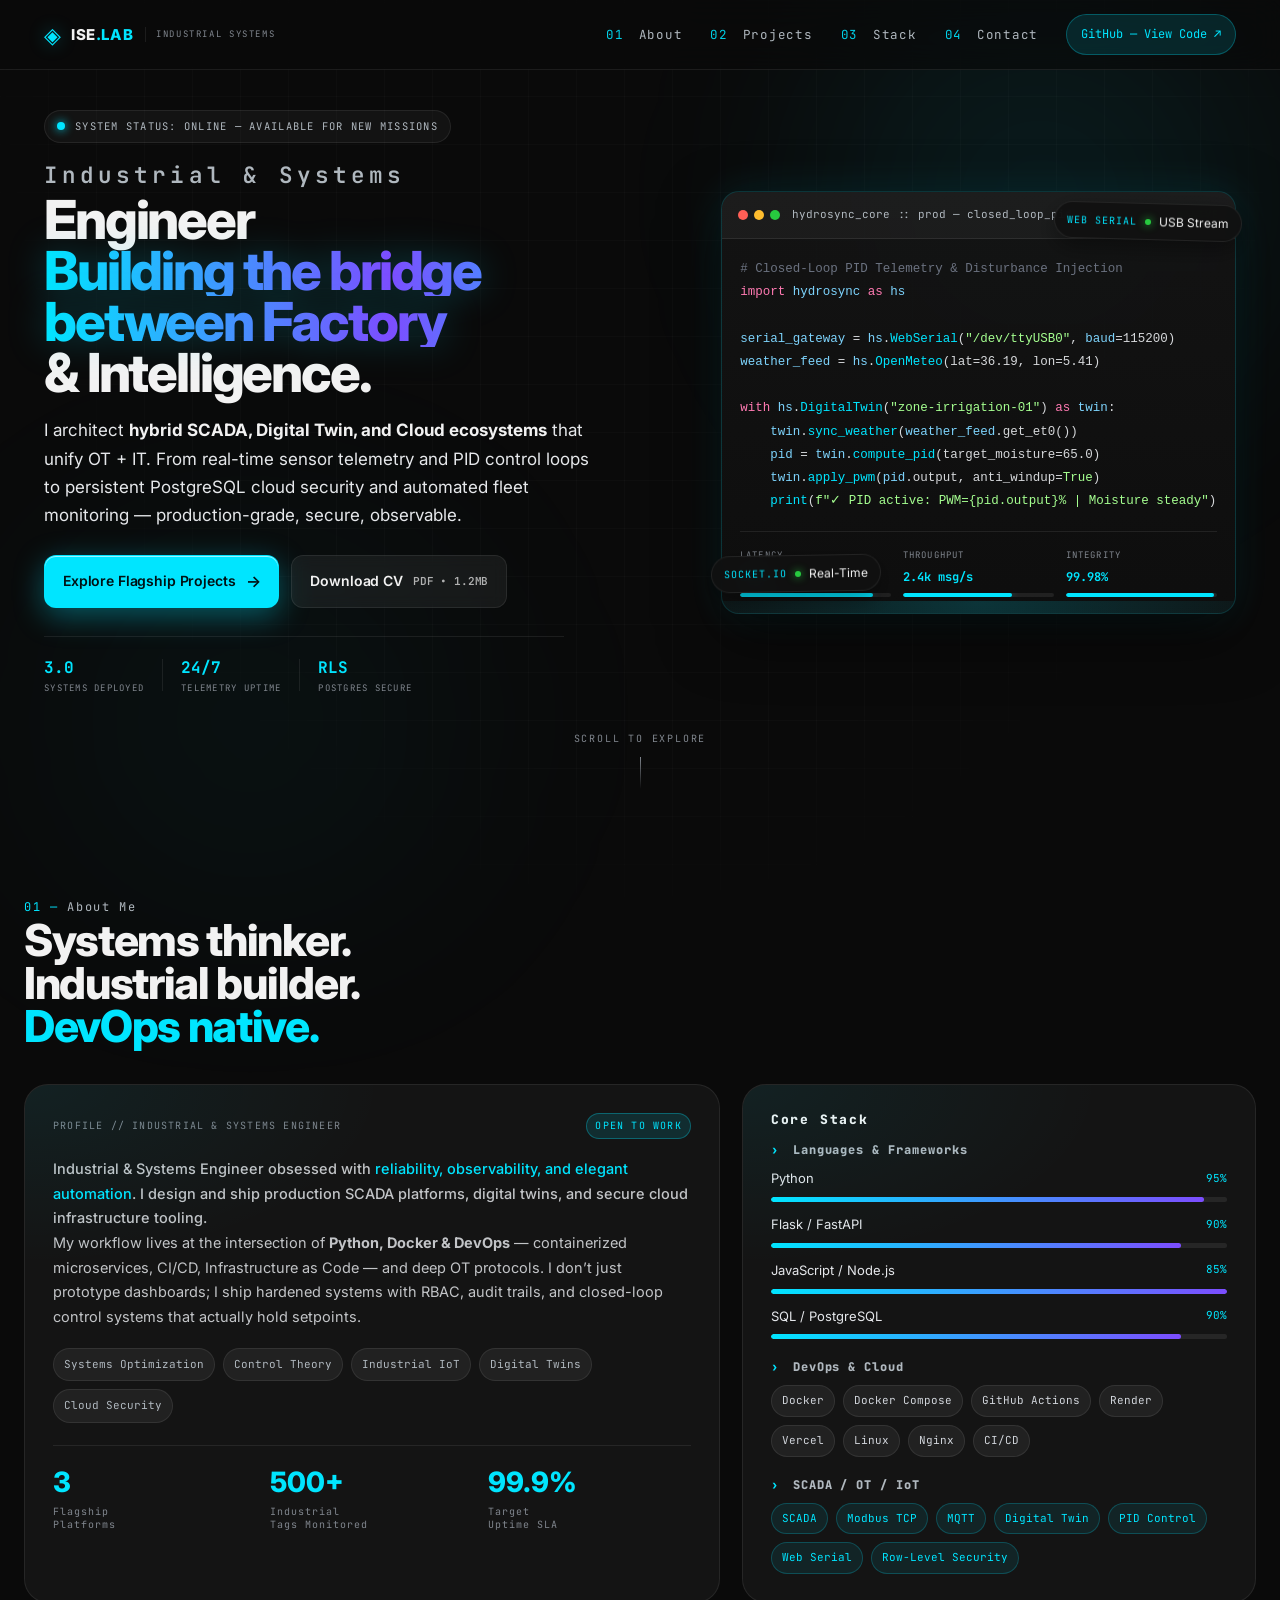
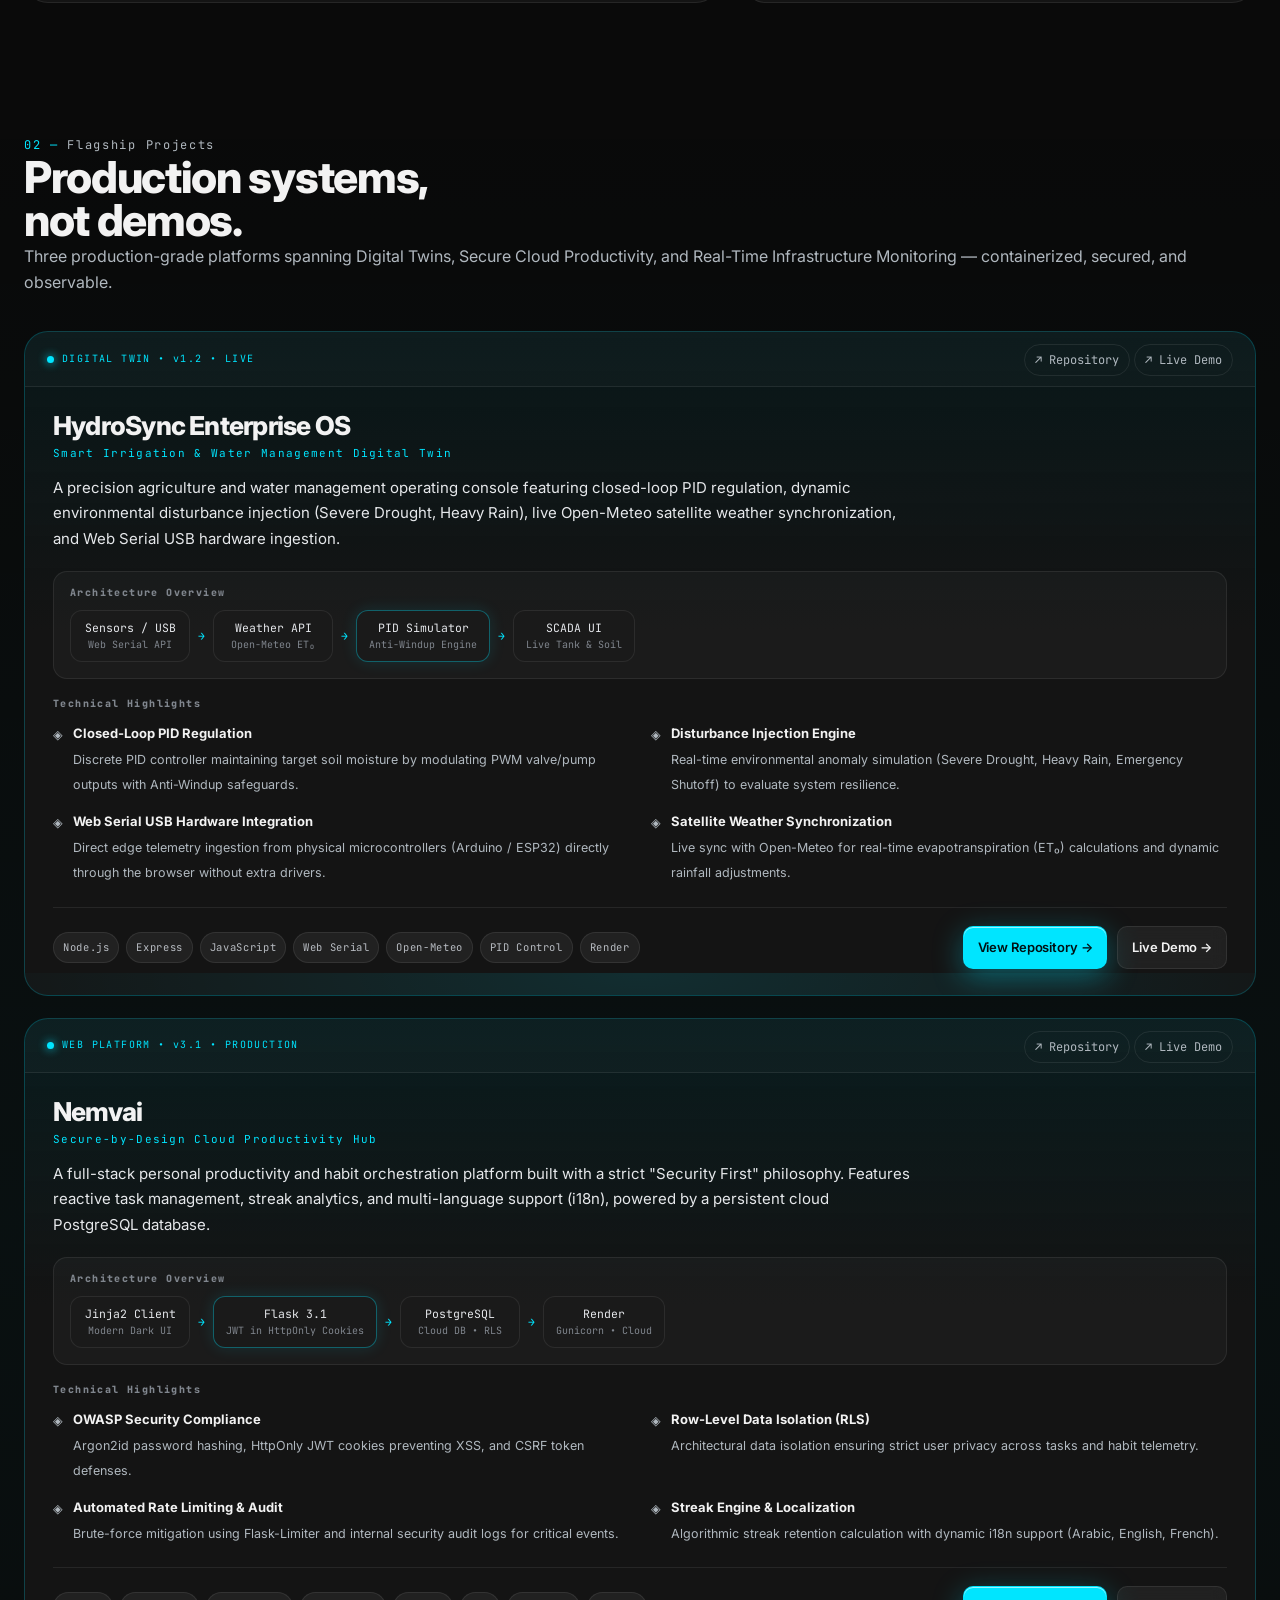
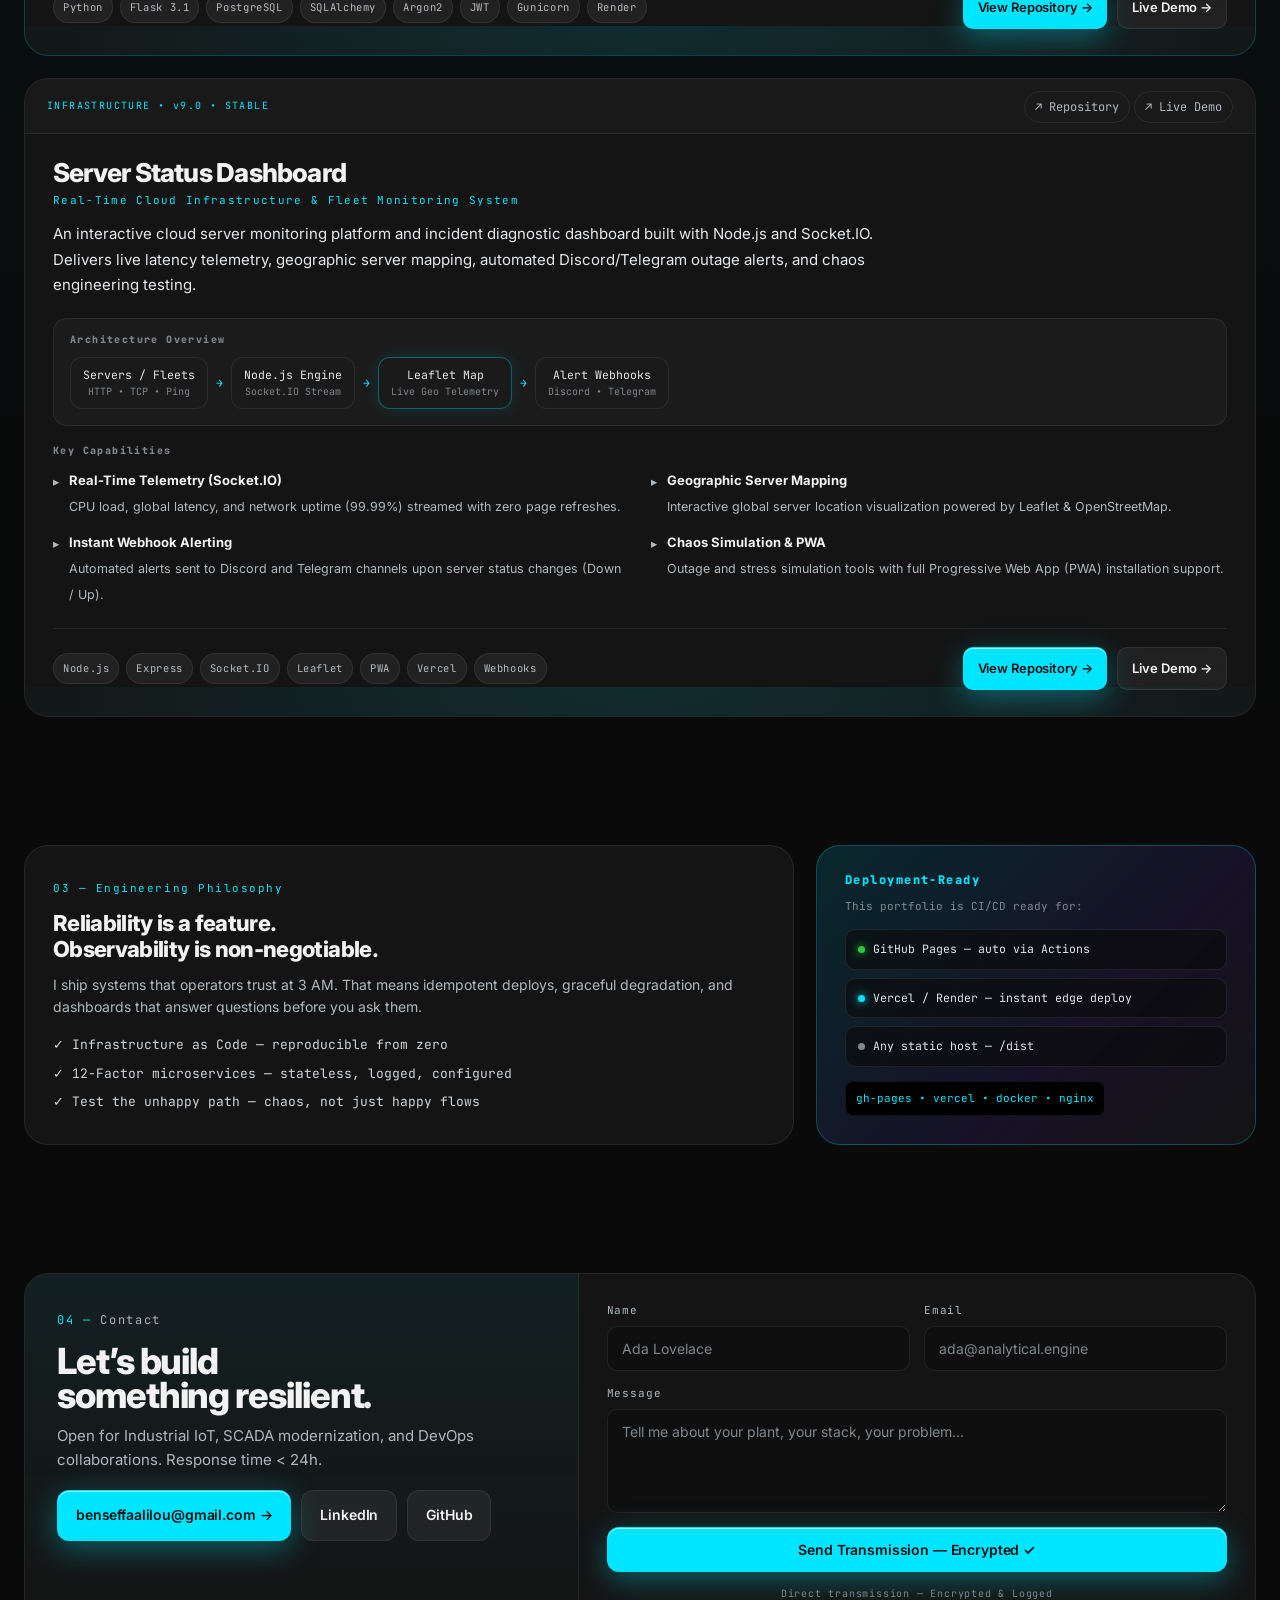
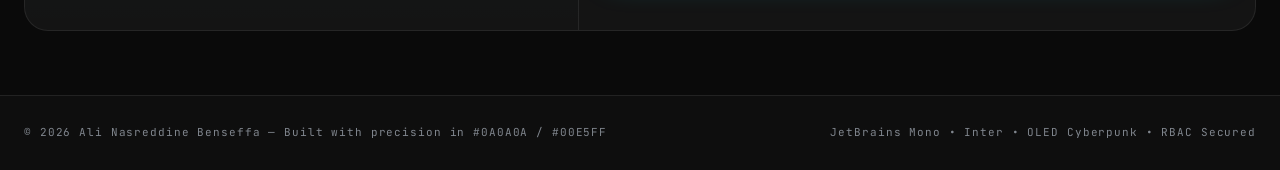
==== commit e5e086df: "Update index.html" ====
--- a/index.html
+++ b/index.html
@@ -103,4 +103,409 @@
     <span class="v">twin</span>.<span class="f">sync_weather</span>(<span class="v">weather_feed</span>.get_et0())
     <span class="v">pid</span> = <span class="v">twin</span>.<span class="f">compute_pid</span>(target_moisture=65.0)
     <span class="v">twin</span>.<span class="f">apply_pwm</span>(<span class="v">pid</span>.output, anti_windup=<span class="s">True</span>)
-    <
+    <span class="f">print</span>(<span class="s">f"✓ PID active: PWM={pid.output}% | Moisture steady"</span>)</code></pre>
+                        <div class="terminal-stats">
+                            <div class="stat"><span class="mono label">LATENCY</span><span class="mono val cyan">12ms</span><span class="bar"><i class="fill-88"></i></span></div>
+                            <div class="stat"><span class="mono label">THROUGHPUT</span><span class="mono val cyan">2.4k msg/s</span><span class="bar"><i class="fill-72"></i></span></div>
+                            <div class="stat"><span class="mono label">INTEGRITY</span><span class="mono val cyan">99.98%</span><span class="bar"><i class="fill-98"></i></span></div>
+                        </div>
+                    </div>
+                    <div class="terminal-glow"></div>
+                </div>
+                <div class="float-badge badge-1">
+                    <span class="mono">WEB SERIAL</span><span class="dot"></span><span>USB Stream</span>
+                </div>
+                <div class="float-badge badge-2">
+                    <span class="mono">SOCKET.IO</span><span class="dot"></span><span>Real-Time</span>
+                </div>
+            </div>
+        </div>
+        <div class="scroll-hint mono">
+            <span>SCROLL TO EXPLORE</span>
+            <span class="line-v"></span>
+        </div>
+    </header>
+
+    <!-- About Section -->
+    <section id="about" class="section about">
+        <div class="container">
+            <div class="section-head">
+                <span class="mono section-kicker"><span class="accent">01 —</span> About Me</span>
+                <h2 class="section-title">Systems thinker.<br>Industrial builder.<br><span class="accent">DevOps native.</span></h2>
+            </div>
+            <div class="about-grid">
+                <div class="about-card main-card">
+                    <div class="card-top mono">
+                        <span>PROFILE // INDUSTRIAL & SYSTEMS ENGINEER</span>
+                        <span class="chip">OPEN TO WORK</span>
+                    </div>
+                    <p class="lead">
+                        Industrial & Systems Engineer obsessed with <em>reliability, observability, and elegant automation</em>. I design and ship production SCADA platforms, digital twins, and secure cloud infrastructure tooling.
+                    </p>
+                    <p>
+                        My workflow lives at the intersection of <strong>Python, Docker & DevOps</strong> — containerized microservices, CI/CD, Infrastructure as Code — and deep OT protocols. I don’t just prototype dashboards; I ship hardened systems with RBAC, audit trails, and closed-loop control systems that actually hold setpoints.
+                    </p>
+                    <div class="pill-row">
+                        <span class="pill">Systems Optimization</span>
+                        <span class="pill">Control Theory</span>
+                        <span class="pill">Industrial IoT</span>
+                        <span class="pill">Digital Twins</span>
+                        <span class="pill">Cloud Security</span>
+                    </div>
+                    <div class="about-stats">
+                        <div class="a-stat"><span class="num">3</span><span class="mono label">Flagship<br>Platforms</span></div>
+                        <div class="a-stat"><span class="num">500+</span><span class="mono label">Industrial<br>Tags Monitored</span></div>
+                        <div class="a-stat"><span class="num">99.9%</span><span class="mono label">Target<br>Uptime SLA</span></div>
+                    </div>
+                </div>
+                <div class="about-card skills-card">
+                    <h3 class="mono card-title">Core Stack</h3>
+                    <div class="skill-groups">
+                        <div class="skill-group">
+                            <h4 class="mono"><span class="accent">›</span> Languages & Frameworks</h4>
+                            <div class="skill-bars">
+                                <div class="skill"><span>Python</span><span class="mono pct">95%</span><div class="track"><i class="fill-95"></i></div></div>
+                                <div class="skill"><span>Flask / FastAPI</span><span class="mono pct">90%</span><div class="track"><i class="fill-90"></i></div></div>
+                                <div class="skill"><span>JavaScript / Node.js</span><span class="mono pct">85%</span><div class="track"><i class="fill-85"></i></div></div>
+                                <div class="skill"><span>SQL / PostgreSQL</span><span class="mono pct">90%</span><div class="track"><i class="fill-90"></i></div></div>
+                            </div>
+                        </div>
+                        <div class="skill-group">
+                            <h4 class="mono"><span class="accent">›</span> DevOps & Cloud</h4>
+                            <div class="tags">
+                                <span class="tag">Docker</span><span class="tag">Docker Compose</span><span class="tag">GitHub Actions</span><span class="tag">Render</span><span class="tag">Vercel</span><span class="tag">Linux</span><span class="tag">Nginx</span><span class="tag">CI/CD</span>
+                            </div>
+                        </div>
+                        <div class="skill-group">
+                            <h4 class="mono"><span class="accent">›</span> SCADA / OT / IoT</h4>
+                            <div class="tags">
+                                <span class="tag cyan">SCADA</span><span class="tag cyan">Modbus TCP</span><span class="tag cyan">MQTT</span><span class="tag cyan">Digital Twin</span><span class="tag cyan">PID Control</span><span class="tag cyan">Web Serial</span><span class="tag cyan">Row-Level Security</span>
+                            </div>
+                        </div>
+                    </div>
+                </div>
+            </div>
+        </div>
+    </section>
+
+    <!-- Projects Section -->
+    <section id="projects" class="section projects">
+        <div class="container">
+            <div class="section-head">
+                <span class="mono section-kicker"><span class="accent">02 —</span> Flagship Projects</span>
+                <h2 class="section-title">Production systems,<br>not demos.</h2>
+                <p class="section-desc">Three production-grade platforms spanning Digital Twins, Secure Cloud Productivity, and Real-Time Infrastructure Monitoring — containerized, secured, and observable.</p>
+            </div>
+
+            <div class="projects-grid">
+                <!-- 1. HydroSync Smart Irrigation Digital Twin -->
+                <article class="project-card featured">
+                    <div class="project-top">
+                        <div class="project-badge mono">
+                            <span class="pulse small"></span> DIGITAL TWIN • v1.2 • LIVE
+                        </div>
+                        <div class="project-links">
+                            <a href="https://github.com/AlilouTopG/HydroSync" target="_blank" class="icon-link" aria-label="GitHub Repository">↗ Repository</a>
+                            <a href="https://hydrosync-0khc.onrender.com/#telemetry" target="_blank" class="icon-link" aria-label="Live Demo">↗ Live Demo</a>
+                        </div>
+                    </div>
+                    <div class="project-body">
+                        <div class="project-header">
+                            <h3 class="project-title">HydroSync Enterprise OS</h3>
+                            <p class="mono project-subtitle">Smart Irrigation & Water Management Digital Twin</p>
+                        </div>
+                        <p class="project-desc">
+                            A precision agriculture and water management operating console featuring closed-loop PID regulation, dynamic environmental disturbance injection (Severe Drought, Heavy Rain), live Open-Meteo satellite weather synchronization, and Web Serial USB hardware ingestion.
+                        </p>
+
+                        <div class="arch-block">
+                            <h4 class="mono">Architecture Overview</h4>
+                            <div class="arch-diagram mono">
+                                <span class="arch-node">Sensors / USB<br><small>Web Serial API</small></span>
+                                <span class="arch-arrow">→</span>
+                                <span class="arch-node">Weather API<br><small>Open-Meteo ET₀</small></span>
+                                <span class="arch-arrow">→</span>
+                                <span class="arch-node accent-border">PID Simulator<br><small>Anti-Windup Engine</small></span>
+                                <span class="arch-arrow">→</span>
+                                <span class="arch-node">SCADA UI<br><small>Live Tank & Soil</small></span>
+                            </div>
+                        </div>
+
+                        <div class="highlights">
+                            <h4 class="mono">Technical Highlights</h4>
+                            <ul class="highlight-grid">
+                                <li>
+                                    <span class="h-icon">◈</span>
+                                    <div>
+                                        <strong>Closed-Loop PID Regulation</strong>
+                                        <span>Discrete PID controller maintaining target soil moisture by modulating PWM valve/pump outputs with Anti-Windup safeguards.</span>
+                                    </div>
+                                </li>
+                                <li>
+                                    <span class="h-icon">◈</span>
+                                    <div>
+                                        <strong>Disturbance Injection Engine</strong>
+                                        <span>Real-time environmental anomaly simulation (Severe Drought, Heavy Rain, Emergency Shutoff) to evaluate system resilience.</span>
+                                    </div>
+                                </li>
+                                <li>
+                                    <span class="h-icon">◈</span>
+                                    <div>
+                                        <strong>Web Serial USB Hardware Integration</strong>
+                                        <span>Direct edge telemetry ingestion from physical microcontrollers (Arduino / ESP32) directly through the browser without extra drivers.</span>
+                                    </div>
+                                </li>
+                                <li>
+                                    <span class="h-icon">◈</span>
+                                    <div>
+                                        <strong>Satellite Weather Synchronization</strong>
+                                        <span>Live sync with Open-Meteo for real-time evapotranspiration (ET₀) calculations and dynamic rainfall adjustments.</span>
+                                    </div>
+                                </li>
+                            </ul>
+                        </div>
+
+                        <div class="project-footer">
+                            <div class="tech mono">
+                                <span>Node.js</span><span>Express</span><span>JavaScript</span><span>Web Serial</span><span>Open-Meteo</span><span>PID Control</span><span>Render</span>
+                            </div>
+                            <div class="project-actions">
+                                <a href="https://github.com/AlilouTopG/HydroSync" target="_blank" class="btn btn-primary small">View Repository →</a>
+                                <a href="https://hydrosync-0khc.onrender.com/#telemetry" target="_blank" class="btn btn-ghost small">Live Demo →</a>
+                            </div>
+                        </div>
+                    </div>
+                    <div class="card-glow"></div>
+                </article>
+
+                <!-- 2. Nemvai Productivity Hub -->
+                <article class="project-card featured">
+                    <div class="project-top">
+                        <div class="project-badge mono">
+                            <span class="pulse small"></span> WEB PLATFORM • v3.1 • PRODUCTION
+                        </div>
+                        <div class="project-links">
+                            <a href="https://github.com/AlilouTopG/nemvai" target="_blank" class="icon-link" aria-label="GitHub Repository">↗ Repository</a>
+                            <a href="https://nemvai.onrender.com/auth" target="_blank" class="icon-link" aria-label="Live Demo">↗ Live Demo</a>
+                        </div>
+                    </div>
+                    <div class="project-body">
+                        <div class="project-header">
+                            <h3 class="project-title">Nemvai</h3>
+                            <p class="mono project-subtitle">Secure-by-Design Cloud Productivity Hub</p>
+                        </div>
+                        <p class="project-desc">
+                            A full-stack personal productivity and habit orchestration platform built with a strict "Security First" philosophy. Features reactive task management, streak analytics, and multi-language support (i18n), powered by a persistent cloud PostgreSQL database.
+                        </p>
+
+                        <div class="arch-block">
+                            <h4 class="mono">Architecture Overview</h4>
+                            <div class="arch-diagram mono">
+                                <span class="arch-node">Jinja2 Client<br><small>Modern Dark UI</small></span>
+                                <span class="arch-arrow">→</span>
+                                <span class="arch-node accent-border">Flask 3.1<br><small>JWT in HttpOnly Cookies</small></span>
+                                <span class="arch-arrow">→</span>
+                                <span class="arch-node">PostgreSQL<br><small>Cloud DB • RLS</small></span>
+                                <span class="arch-arrow">→</span>
+                                <span class="arch-node">Render<br><small>Gunicorn • Cloud</small></span>
+                            </div>
+                        </div>
+
+                        <div class="highlights">
+                            <h4 class="mono">Technical Highlights</h4>
+                            <ul class="highlight-grid">
+                                <li>
+                                    <span class="h-icon">◈</span>
+                                    <div>
+                                        <strong>OWASP Security Compliance</strong>
+                                        <span>Argon2id password hashing, HttpOnly JWT cookies preventing XSS, and CSRF token defenses.</span>
+                                    </div>
+                                </li>
+                                <li>
+                                    <span class="h-icon">◈</span>
+                                    <div>
+                                        <strong>Row-Level Data Isolation (RLS)</strong>
+                                        <span>Architectural data isolation ensuring strict user privacy across tasks and habit telemetry.</span>
+                                    </div>
+                                </li>
+                                <li>
+                                    <span class="h-icon">◈</span>
+                                    <div>
+                                        <strong>Automated Rate Limiting & Audit</strong>
+                                        <span>Brute-force mitigation using Flask-Limiter and internal security audit logs for critical events.</span>
+                                    </div>
+                                </li>
+                                <li>
+                                    <span class="h-icon">◈</span>
+                                    <div>
+                                        <strong>Streak Engine & Localization</strong>
+                                        <span>Algorithmic streak retention calculation with dynamic i18n support (Arabic, English, French).</span>
+                                    </div>
+                                </li>
+                            </ul>
+                        </div>
+
+                        <div class="project-footer">
+                            <div class="tech mono">
+                                <span>Python</span><span>Flask 3.1</span><span>PostgreSQL</span><span>SQLAlchemy</span><span>Argon2</span><span>JWT</span><span>Gunicorn</span><span>Render</span>
+                            </div>
+                            <div class="project-actions">
+                                <a href="https://github.com/AlilouTopG/nemvai" target="_blank" class="btn btn-primary small">View Repository →</a>
+                                <a href="https://nemvai.onrender.com/auth" target="_blank" class="btn btn-ghost small">Live Demo →</a>
+                            </div>
+                        </div>
+                    </div>
+                    <div class="card-glow"></div>
+                </article>
+
+                <!-- 3. Server Status Dashboard -->
+                <article class="project-card">
+                    <div class="project-top">
+                        <div class="project-badge mono">
+                            INFRASTRUCTURE • v9.0 • STABLE
+                        </div>
+                        <div class="project-links">
+                            <a href="https://github.com/AlilouTopG/server-status-dashboard" target="_blank" class="icon-link" aria-label="GitHub Repository">↗ Repository</a>
+                            <a href="https://server-status-dashboard-six.vercel.app/" target="_blank" class="icon-link" aria-label="Live Demo">↗ Live Demo</a>
+                        </div>
+                    </div>
+                    <div class="project-body">
+                        <div class="project-header">
+                            <h3 class="project-title">Server Status Dashboard</h3>
+                            <p class="mono project-subtitle">Real-Time Cloud Infrastructure & Fleet Monitoring System</p>
+                        </div>
+                        <p class="project-desc">
+                            An interactive cloud server monitoring platform and incident diagnostic dashboard built with Node.js and Socket.IO. Delivers live latency telemetry, geographic server mapping, automated Discord/Telegram outage alerts, and chaos engineering testing.
+                        </p>
+
+                        <div class="arch-block">
+                            <h4 class="mono">Architecture Overview</h4>
+                            <div class="arch-diagram mono">
+                                <span class="arch-node">Servers / Fleets<br><small>HTTP • TCP • Ping</small></span>
+                                <span class="arch-arrow">→</span>
+                                <span class="arch-node">Node.js Engine<br><small>Socket.IO Stream</small></span>
+                                <span class="arch-arrow">→</span>
+                                <span class="arch-node accent-border">Leaflet Map<br><small>Live Geo Telemetry</small></span>
+                                <span class="arch-arrow">→</span>
+                                <span class="arch-node">Alert Webhooks<br><small>Discord • Telegram</small></span>
+                            </div>
+                        </div>
+
+                        <div class="highlights">
+                            <h4 class="mono">Key Capabilities</h4>
+                            <ul class="highlight-grid two-col">
+                                <li>
+                                    <span class="h-icon">▸</span>
+                                    <div>
+                                        <strong>Real-Time Telemetry (Socket.IO)</strong>
+                                        <span>CPU load, global latency, and network uptime (99.99%) streamed with zero page refreshes.</span>
+                                    </div>
+                                </li>
+                                <li>
+                                    <span class="h-icon">▸</span>
+                                    <div>
+                                        <strong>Geographic Server Mapping</strong>
+                                        <span>Interactive global server location visualization powered by Leaflet & OpenStreetMap.</span>
+                                    </div>
+                                </li>
+                                <li>
+                                    <span class="h-icon">▸</span>
+                                    <div>
+                                        <strong>Instant Webhook Alerting</strong>
+                                        <span>Automated alerts sent to Discord and Telegram channels upon server status changes (Down / Up).</span>
+                                    </div>
+                                </li>
+                                <li>
+                                    <span class="h-icon">▸</span>
+                                    <div>
+                                        <strong>Chaos Simulation & PWA</strong>
+                                        <span>Outage and stress simulation tools with full Progressive Web App (PWA) installation support.</span>
+                                    </div>
+                                </li>
+                            </ul>
+                        </div>
+
+                        <div class="project-footer">
+                            <div class="tech mono">
+                                <span>Node.js</span><span>Express</span><span>Socket.IO</span><span>Leaflet</span><span>PWA</span><span>Vercel</span><span>Webhooks</span>
+                            </div>
+                            <div class="project-actions">
+                                <a href="https://github.com/AlilouTopG/server-status-dashboard" target="_blank" class="btn btn-primary small">View Repository →</a>
+                                <a href="https://server-status-dashboard-six.vercel.app/" target="_blank" class="btn btn-ghost small">Live Demo →</a>
+                            </div>
+                        </div>
+                    </div>
+                    <div class="card-glow"></div>
+                </article>
+            </div>
+        </div>
+    </section>
+
+    <!-- Stack Section -->
+    <section id="stack" class="section stack">
+        <div class="container">
+            <div class="stack-grid">
+                <div class="stack-card">
+                    <span class="mono kicker">03 — Engineering Philosophy</span>
+                    <h3>Reliability is a feature.<br>Observability is non-negotiable.</h3>
+                    <p>I ship systems that operators trust at 3 AM. That means idempotent deploys, graceful degradation, and dashboards that answer questions before you ask them.</p>
+                    <ul class="mono check-list">
+                        <li>✓ Infrastructure as Code — reproducible from zero</li>
+                        <li>✓ 12-Factor microservices — stateless, logged, configured</li>
+                        <li>✓ Test the unhappy path — chaos, not just happy flows</li>
+                    </ul>
+                </div>
+                <div class="stack-card highlight-card">
+                    <h4 class="mono">Deployment-Ready</h4>
+                    <p class="mono small">This portfolio is CI/CD ready for:</p>
+                    <div class="deploy-badges">
+                        <span class="deploy-badge"><span class="dot green"></span> GitHub Pages — auto via Actions</span>
+                        <span class="deploy-badge"><span class="dot cyan"></span> Vercel / Render — instant edge deploy</span>
+                        <span class="deploy-badge"><span class="dot"></span> Any static host — /dist</span>
+                    </div>
+                    <code class="mono code-inline">gh-pages • vercel • docker • nginx</code>
+                </div>
+            </div>
+        </div>
+    </section>
+
+    <!-- Contact Section -->
+    <section id="contact" class="section contact">
+        <div class="container">
+            <div class="contact-card">
+                <div class="contact-left">
+                    <span class="mono section-kicker"><span class="accent">04 —</span> Contact</span>
+                    <h2>Let’s build<br>something resilient.</h2>
+                    <p>Open for Industrial IoT, SCADA modernization, and DevOps collaborations. Response time &lt; 24h.</p>
+                    <div class="contact-actions">
+                        <a href="mailto:benseffaalilou@gmail.com" class="btn btn-primary">benseffaalilou@gmail.com →</a>
+                        <a href="https://linkedin.com" target="_blank" class="btn btn-ghost">LinkedIn</a>
+                        <a href="https://github.com/AlilouTopG" target="_blank" class="btn btn-ghost">GitHub</a>
+                    </div>
+                </div>
+                <div class="contact-right">
+                    <form class="contact-form" onsubmit="return handleContact(event)">
+                        <div class="form-row">
+                            <label class="mono">Name <input type="text" placeholder="Ada Lovelace" required></label>
+                            <label class="mono">Email <input type="email" placeholder="ada@analytical.engine" required></label>
+                        </div>
+                        <label class="mono">Message <textarea rows="4" placeholder="Tell me about your plant, your stack, your problem..." required></textarea></label>
+                        <button type="submit" class="btn btn-primary full">Send Transmission — Encrypted ✓</button>
+                        <span class="mono form-note">Direct transmission — Encrypted & Logged</span>
+                    </form>
+                </div>
+            </div>
+        </div>
+    </section>
+
+    <!-- Footer -->
+    <footer class="footer">
+        <div class="container footer-inner mono">
+            <span>© 2026 Ali Nasreddine Benseffa — Built with precision in #0A0A0A / #00E5FF</span>
+            <span>JetBrains Mono • Inter • OLED Cyberpunk • RBAC Secured</span>
+        </div>
+    </footer>
+
+    <script src="js/main.js"></script>
+</body>
+</html>
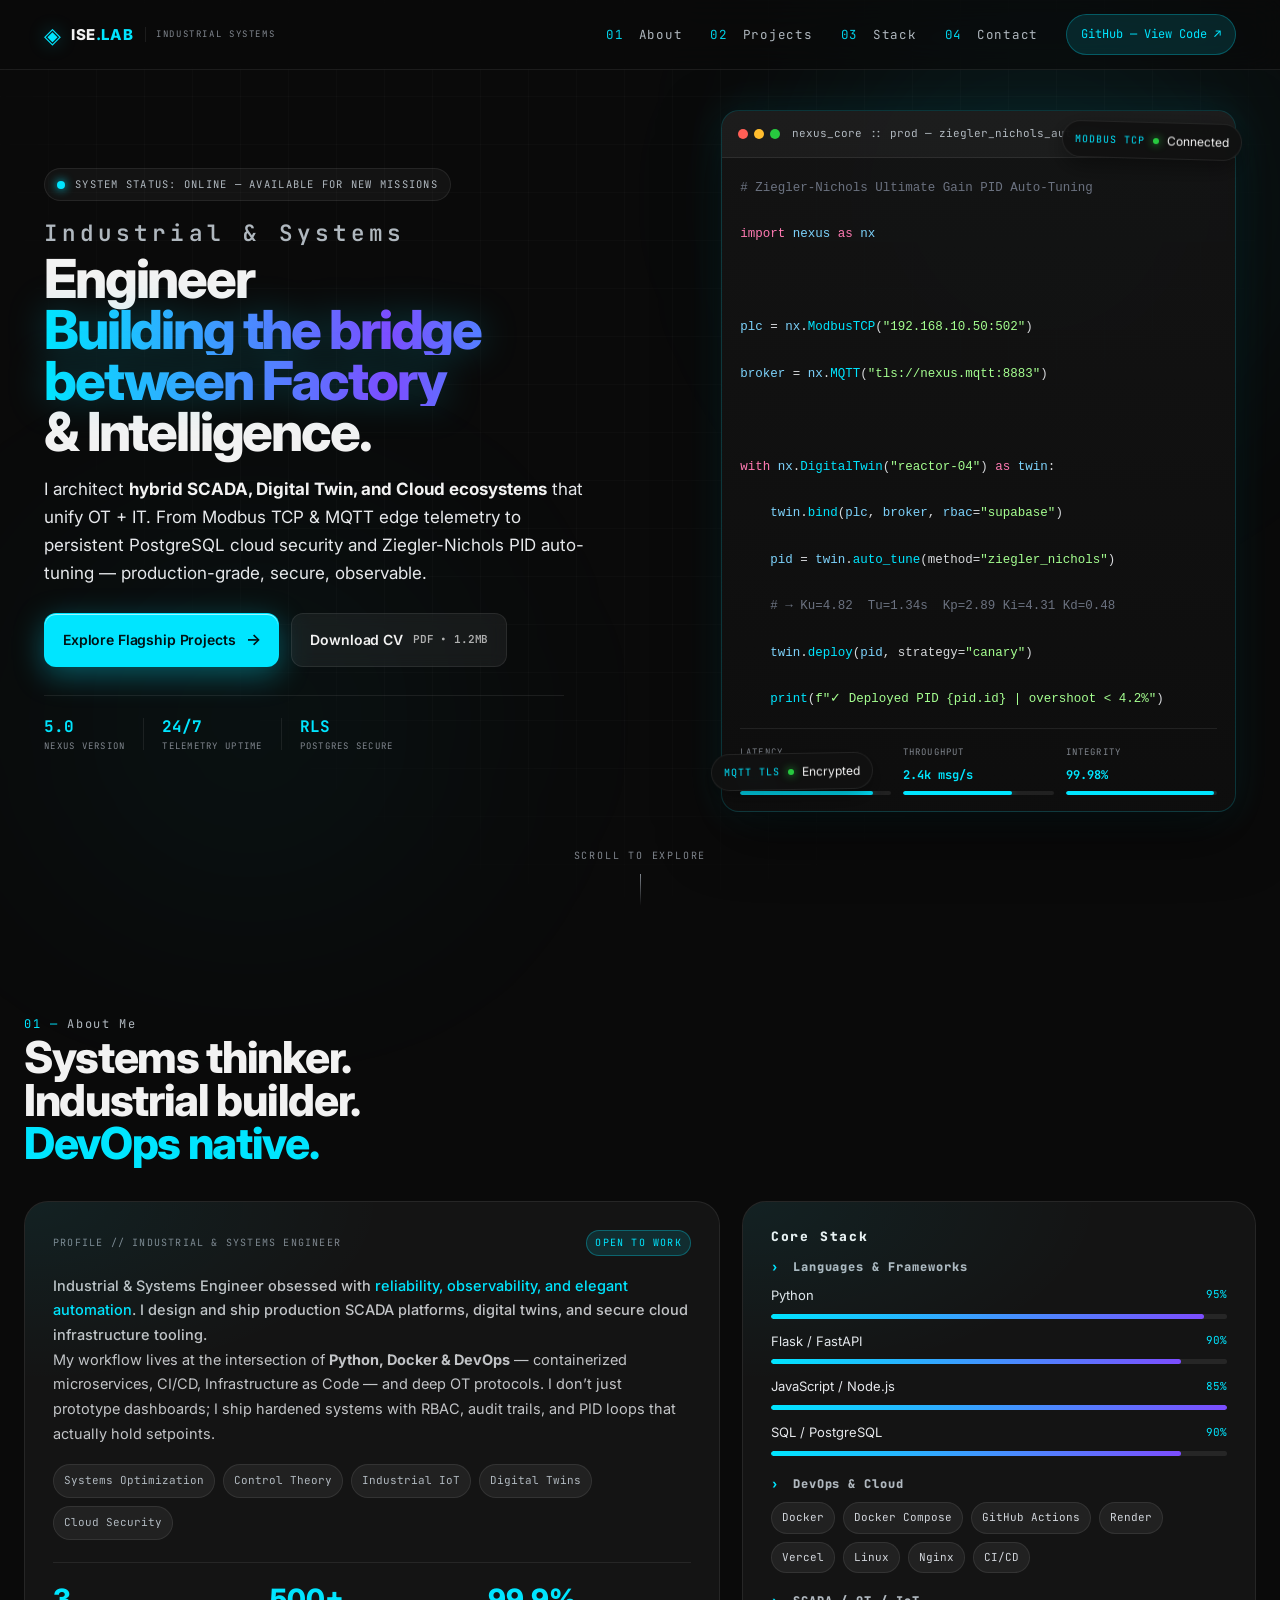
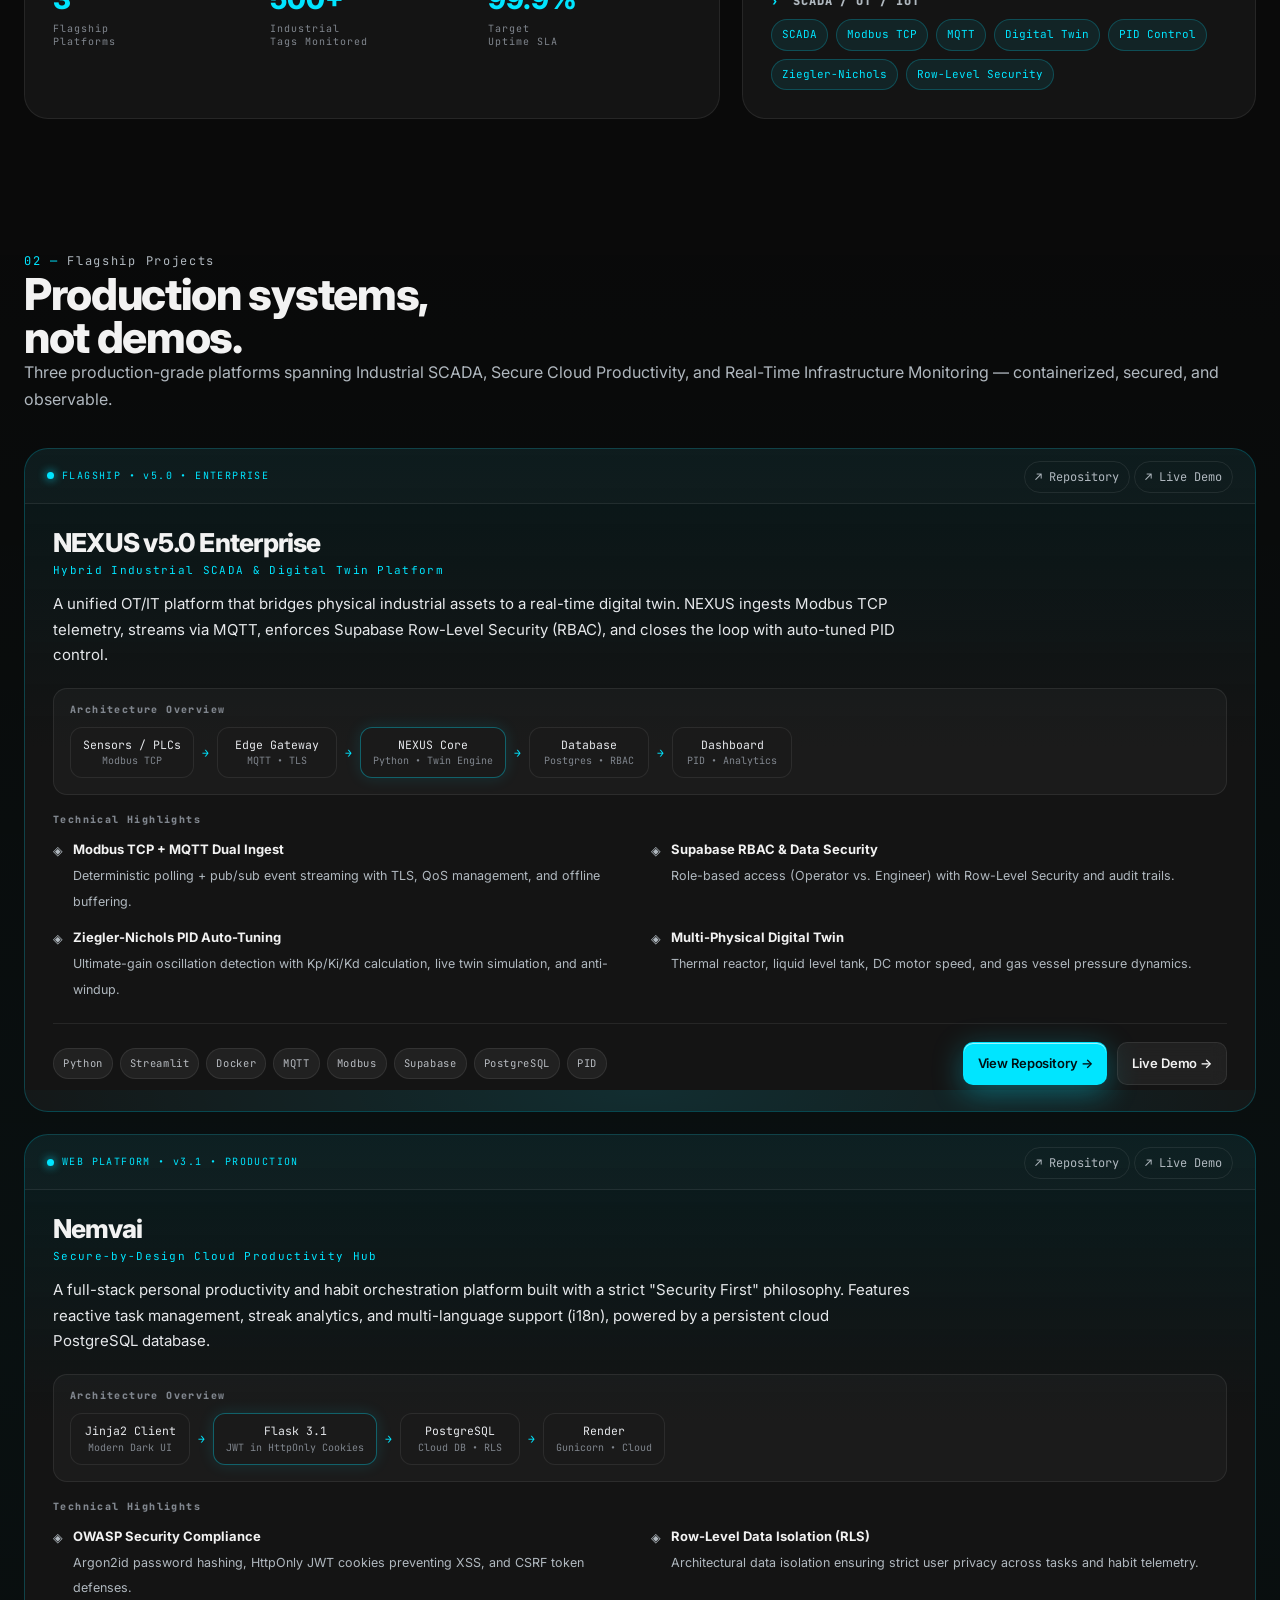
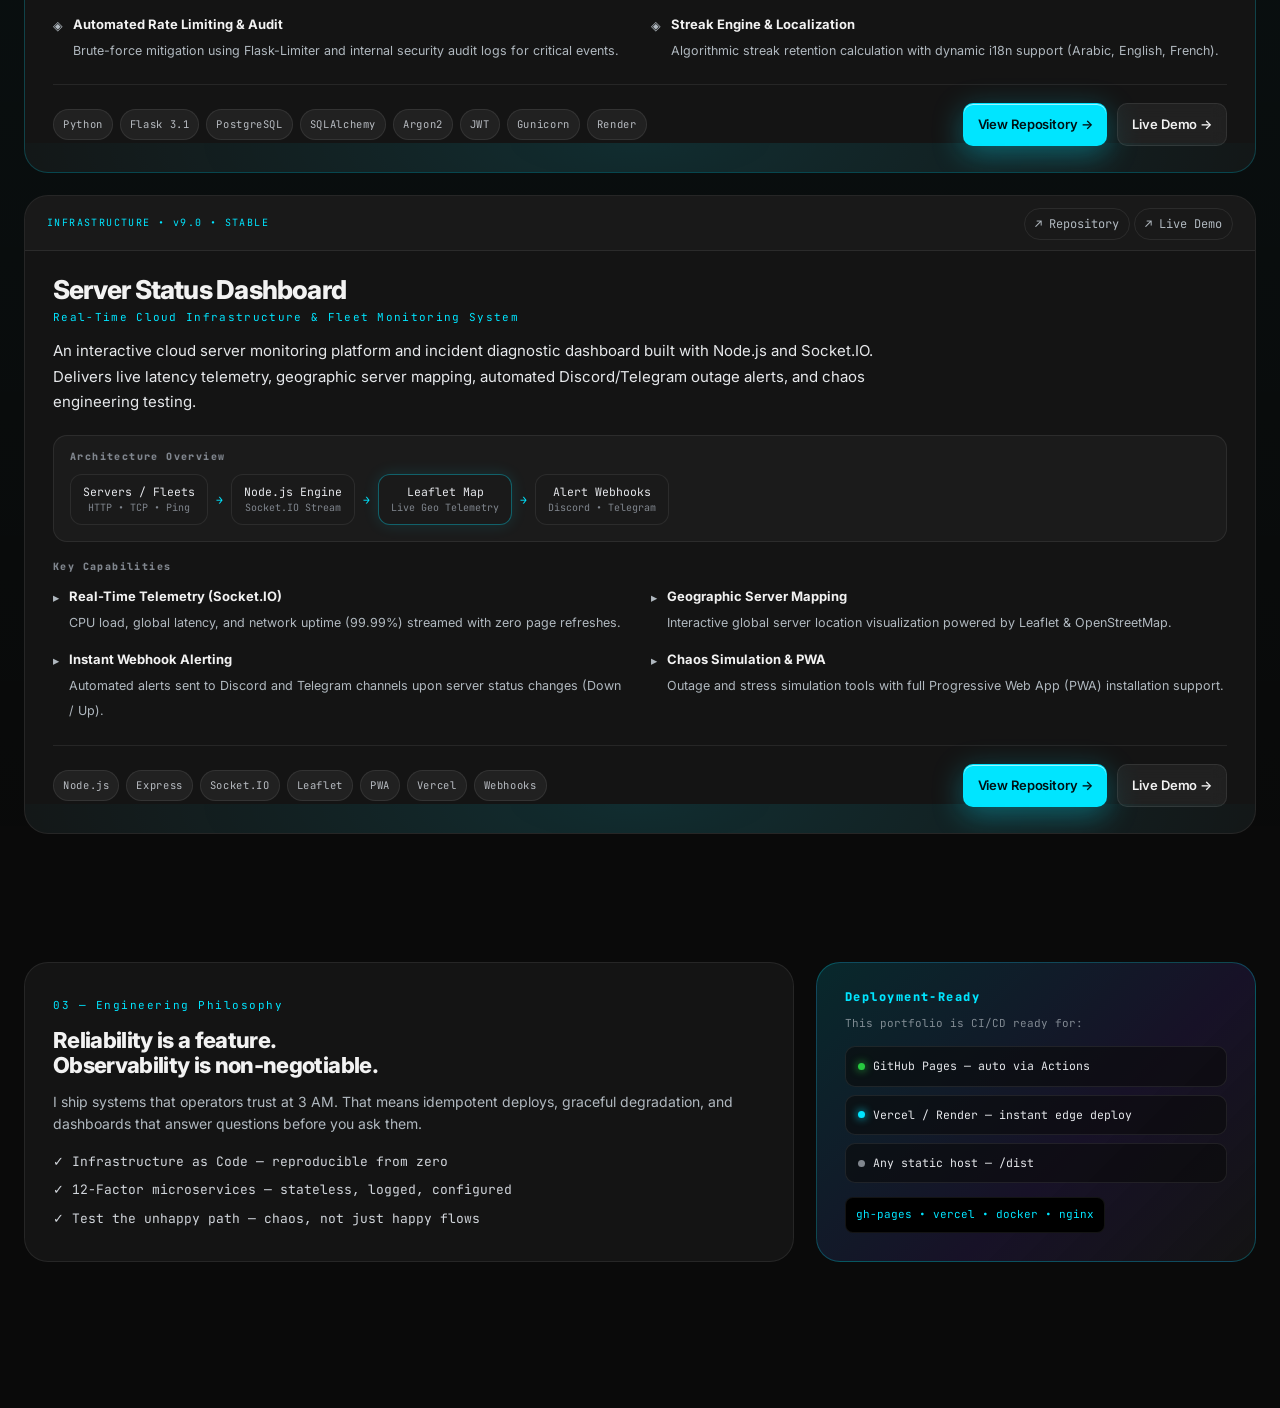
==== commit dbeffbad: "Update index.html" ====
--- a/index.html
+++ b/index.html
@@ -1,511 +1,953 @@
 <!DOCTYPE html>
+
 <html lang="en">
+
 <head>
+
     <meta charset="UTF-8">
+
     <meta name="viewport" content="width=device-width, initial-scale=1.0">
+
     <title>Industrial & Systems Engineer — Portfolio | SCADA • Digital Twin • DevOps</title>
-    <meta name="description" content="Industrial & Systems Engineer specializing in SCADA, Digital Twins, Python, Docker & DevOps. Creator of HydroSync, Nemvai Secure Hub, and Server Status Monitor.">
+
+    <meta name="description" content="Industrial & Systems Engineer specializing in SCADA, Digital Twins, Python, Docker & DevOps. Creator of NEXUS v5.0, Nemvai Secure Hub, and Server Status Monitor.">
+
     <meta name="theme-color" content="#0A0A0A">
+
     <link rel="preconnect" href="https://fonts.googleapis.com">
+
     <link rel="preconnect" href="https://fonts.gstatic.com" crossorigin>
+
     <link href="https://fonts.googleapis.com/css2?family=Inter:wght@300;400;500;600;700;800&family=JetBrains+Mono:wght@400;500;600;700&display=swap" rel="stylesheet">
+
     <link rel="stylesheet" href="css/style.css">
+
     <link rel="icon" type="image/svg+xml" href="data:image/svg+xml,<svg xmlns=%22http://www.w3.org/2000/svg%22 viewBox=%220 0 100 100%22><rect width=%22100%22 height=%22100%22 rx=%2220%22 fill=%22%230A0A0A%22/><text y=%22.9em%22 font-size=%2290%22 fill=%22%2300E5FF%22>◈</text></svg>">
+
 </head>
+
 <body>
+
     <!-- Background Decor -->
+
     <div class="bg-grid"></div>
+
     <div class="bg-glow glow-1"></div>
+
     <div class="bg-glow glow-2"></div>
 
+
+
     <!-- Navigation -->
+
     <nav class="nav" id="nav">
+
         <div class="nav-inner">
+
             <a href="#" class="nav-logo">
+
                 <span class="logo-mark">◈</span>
+
                 <span class="logo-text">ISE<span class="accent">.LAB</span></span>
+
                 <span class="logo-sub">INDUSTRIAL SYSTEMS</span>
+
             </a>
+
             <div class="nav-links" id="navLinks">
+
                 <a href="#about" class="nav-link"><span>01</span> About</a>
+
                 <a href="#projects" class="nav-link"><span>02</span> Projects</a>
+
                 <a href="#stack" class="nav-link"><span>03</span> Stack</a>
+
                 <a href="#contact" class="nav-link"><span>04</span> Contact</a>
+
                 <a href="https://github.com/AlilouTopG" target="_blank" class="nav-cta">GitHub — View Code ↗</a>
+
             </div>
+
             <button class="nav-toggle" id="navToggle" aria-label="Toggle menu">
+
                 <span></span><span></span><span></span>
+
             </button>
+
         </div>
+
     </nav>
 
+
+
     <!-- Hero Section -->
+
     <header class="hero">
+
         <div class="hero-inner">
+
             <div class="hero-left">
+
                 <div class="eyebrow">
+
                     <span class="pulse"></span>
+
                     <span class="mono">SYSTEM STATUS: ONLINE — AVAILABLE FOR NEW MISSIONS</span>
+
                 </div>
+
                 <h1 class="hero-title">
+
                     <span class="line muted mono">Industrial & Systems</span>
+
                     <span class="line">Engineer</span>
+
                     <span class="line accent-gradient">Building the bridge</span>
+
                     <span class="line accent-gradient">between Factory</span>
+
                     <span class="line">& Intelligence.</span>
+
                 </h1>
+
                 <p class="hero-desc">
+
                     I architect <strong>hybrid SCADA, Digital Twin, and Cloud ecosystems</strong> that unify OT + IT.
-                    From real-time sensor telemetry and PID control loops to persistent PostgreSQL cloud security and automated fleet monitoring — production-grade, secure, observable.
+
+                    From Modbus TCP & MQTT edge telemetry to persistent PostgreSQL cloud security and Ziegler-Nichols PID auto-tuning — production-grade, secure, observable.
+
                 </p>
+
                 <div class="hero-actions">
+
                     <a href="#projects" class="btn btn-primary">
+
                         <span>Explore Flagship Projects</span>
+
                         <span class="btn-arrow">→</span>
+
                     </a>
+
                     <a href="#about" class="btn btn-ghost">
+
                         <span>Download CV</span>
+
                         <span class="mono small">PDF • 1.2MB</span>
+
                     </a>
+
                 </div>
+
                 <div class="hero-meta">
+
                     <div class="meta-item">
-                        <span class="meta-value mono">3.0</span>
-                        <span class="meta-label mono">SYSTEMS DEPLOYED</span>
-                    </div>
+
+                        <span class="meta-value mono">5.0</span>
+
+                        <span class="meta-label mono">NEXUS VERSION</span>
+
+                    </div>
+
                     <div class="meta-divider"></div>
+
                     <div class="meta-item">
+
                         <span class="meta-value mono">24/7</span>
+
                         <span class="meta-label mono">TELEMETRY UPTIME</span>
-                    </div>
+
+                    </div>
+
                     <div class="meta-divider"></div>
+
                     <div class="meta-item">
+
                         <span class="meta-value mono">RLS</span>
+
                         <span class="meta-label mono">POSTGRES SECURE</span>
-                    </div>
+
+                    </div>
+
                 </div>
+
             </div>
+
             <div class="hero-right">
+
                 <div class="terminal">
+
                     <div class="terminal-bar">
+
                         <div class="dots"><span></span><span></span><span></span></div>
-                        <span class="mono terminal-title">hydrosync_core :: prod — closed_loop_pid.py</span>
+
+                        <span class="mono terminal-title">nexus_core :: prod — ziegler_nichols_autotune.py</span>
+
                         <span class="mono terminal-status">● LIVE</span>
-                    </div>
+
+                    </div>
+
                     <div class="terminal-body">
-                        <pre class="code"><code><span class="c"># Closed-Loop PID Telemetry & Disturbance Injection</span>
-<span class="k">import</span> <span class="v">hydrosync</span> <span class="k">as</span> <span class="v">hs</span>
-
-<span class="v">serial_gateway</span> = <span class="v">hs</span>.<span class="f">WebSerial</span>(<span class="s">"/dev/ttyUSB0"</span>, <span class="v">baud</span>=115200)
-<span class="v">weather_feed</span> = <span class="v">hs</span>.<span class="f">OpenMeteo</span>(lat=36.19, lon=5.41)
-
-<span class="k">with</span> <span class="v">hs</span>.<span class="f">DigitalTwin</span>(<span class="s">"zone-irrigation-01"</span>) <span class="k">as</span> <span class="v">twin</span>:
-    <span class="v">twin</span>.<span class="f">sync_weather</span>(<span class="v">weather_feed</span>.get_et0())
-    <span class="v">pid</span> = <span class="v">twin</span>.<span class="f">compute_pid</span>(target_moisture=65.0)
-    <span class="v">twin</span>.<span class="f">apply_pwm</span>(<span class="v">pid</span>.output, anti_windup=<span class="s">True</span>)
-    <span class="f">print</span>(<span class="s">f"✓ PID active: PWM={pid.output}% | Moisture steady"</span>)</code></pre>
+
+                        <pre class="code"><code><span class="c"># Ziegler-Nichols Ultimate Gain PID Auto-Tuning</span>
+
+<span class="k">import</span> <span class="v">nexus</span> <span class="k">as</span> <span class="v">nx</span>
+
+
+
+<span class="v">plc</span> = <span class="v">nx</span>.<span class="f">ModbusTCP</span>(<span class="s">"192.168.10.50:502"</span>)
+
+<span class="v">broker</span> = <span class="v">nx</span>.<span class="f">MQTT</span>(<span class="s">"tls://nexus.mqtt:8883"</span>)
+
+
+
+<span class="k">with</span> <span class="v">nx</span>.<span class="f">DigitalTwin</span>(<span class="s">"reactor-04"</span>) <span class="k">as</span> <span class="v">twin</span>:
+
+    <span class="v">twin</span>.<span class="f">bind</span>(<span class="v">plc</span>, <span class="v">broker</span>, <span class="v">rbac</span>=<span class="s">"supabase"</span>)
+
+    <span class="v">pid</span> = <span class="v">twin</span>.<span class="f">auto_tune</span>(method=<span class="s">"ziegler_nichols"</span>)
+
+    <span class="c"># → Ku=4.82  Tu=1.34s  Kp=2.89 Ki=4.31 Kd=0.48</span>
+
+    <span class="v">twin</span>.<span class="f">deploy</span>(<span class="v">pid</span>, strategy=<span class="s">"canary"</span>)
+
+    <span class="f">print</span>(<span class="s">f"✓ Deployed PID {pid.id} | overshoot &lt; 4.2%"</span>)</code></pre>
+
                         <div class="terminal-stats">
+
                             <div class="stat"><span class="mono label">LATENCY</span><span class="mono val cyan">12ms</span><span class="bar"><i class="fill-88"></i></span></div>
+
                             <div class="stat"><span class="mono label">THROUGHPUT</span><span class="mono val cyan">2.4k msg/s</span><span class="bar"><i class="fill-72"></i></span></div>
+
                             <div class="stat"><span class="mono label">INTEGRITY</span><span class="mono val cyan">99.98%</span><span class="bar"><i class="fill-98"></i></span></div>
-                        </div>
-                    </div>
+
+                        </div>
+
+                    </div>
+
                     <div class="terminal-glow"></div>
+
                 </div>
+
                 <div class="float-badge badge-1">
-                    <span class="mono">WEB SERIAL</span><span class="dot"></span><span>USB Stream</span>
+
+                    <span class="mono">MODBUS TCP</span><span class="dot"></span><span>Connected</span>
+
                 </div>
+
                 <div class="float-badge badge-2">
-                    <span class="mono">SOCKET.IO</span><span class="dot"></span><span>Real-Time</span>
+
+                    <span class="mono">MQTT TLS</span><span class="dot"></span><span>Encrypted</span>
+
                 </div>
+
             </div>
+
         </div>
+
         <div class="scroll-hint mono">
+
             <span>SCROLL TO EXPLORE</span>
+
             <span class="line-v"></span>
+
         </div>
+
     </header>
 
+
+
     <!-- About Section -->
+
     <section id="about" class="section about">
+
         <div class="container">
+
             <div class="section-head">
+
                 <span class="mono section-kicker"><span class="accent">01 —</span> About Me</span>
+
                 <h2 class="section-title">Systems thinker.<br>Industrial builder.<br><span class="accent">DevOps native.</span></h2>
+
             </div>
+
             <div class="about-grid">
+
                 <div class="about-card main-card">
+
                     <div class="card-top mono">
+
                         <span>PROFILE // INDUSTRIAL & SYSTEMS ENGINEER</span>
+
                         <span class="chip">OPEN TO WORK</span>
-                    </div>
+
+                    </div>
+
                     <p class="lead">
+
                         Industrial & Systems Engineer obsessed with <em>reliability, observability, and elegant automation</em>. I design and ship production SCADA platforms, digital twins, and secure cloud infrastructure tooling.
+
                     </p>
+
                     <p>
-                        My workflow lives at the intersection of <strong>Python, Docker & DevOps</strong> — containerized microservices, CI/CD, Infrastructure as Code — and deep OT protocols. I don’t just prototype dashboards; I ship hardened systems with RBAC, audit trails, and closed-loop control systems that actually hold setpoints.
+
+                        My workflow lives at the intersection of <strong>Python, Docker & DevOps</strong> — containerized microservices, CI/CD, Infrastructure as Code — and deep OT protocols. I don’t just prototype dashboards; I ship hardened systems with RBAC, audit trails, and PID loops that actually hold setpoints.
+
                     </p>
+
                     <div class="pill-row">
+
                         <span class="pill">Systems Optimization</span>
+
                         <span class="pill">Control Theory</span>
+
                         <span class="pill">Industrial IoT</span>
+
                         <span class="pill">Digital Twins</span>
+
                         <span class="pill">Cloud Security</span>
-                    </div>
+
+                    </div>
+
                     <div class="about-stats">
+
                         <div class="a-stat"><span class="num">3</span><span class="mono label">Flagship<br>Platforms</span></div>
+
                         <div class="a-stat"><span class="num">500+</span><span class="mono label">Industrial<br>Tags Monitored</span></div>
+
                         <div class="a-stat"><span class="num">99.9%</span><span class="mono label">Target<br>Uptime SLA</span></div>
-                    </div>
+
+                    </div>
+
                 </div>
+
                 <div class="about-card skills-card">
+
                     <h3 class="mono card-title">Core Stack</h3>
+
                     <div class="skill-groups">
+
                         <div class="skill-group">
+
                             <h4 class="mono"><span class="accent">›</span> Languages & Frameworks</h4>
+
                             <div class="skill-bars">
+
                                 <div class="skill"><span>Python</span><span class="mono pct">95%</span><div class="track"><i class="fill-95"></i></div></div>
+
                                 <div class="skill"><span>Flask / FastAPI</span><span class="mono pct">90%</span><div class="track"><i class="fill-90"></i></div></div>
+
                                 <div class="skill"><span>JavaScript / Node.js</span><span class="mono pct">85%</span><div class="track"><i class="fill-85"></i></div></div>
+
                                 <div class="skill"><span>SQL / PostgreSQL</span><span class="mono pct">90%</span><div class="track"><i class="fill-90"></i></div></div>
-                            </div>
-                        </div>
+
+                            </div>
+
+                        </div>
+
                         <div class="skill-group">
+
                             <h4 class="mono"><span class="accent">›</span> DevOps & Cloud</h4>
+
                             <div class="tags">
+
                                 <span class="tag">Docker</span><span class="tag">Docker Compose</span><span class="tag">GitHub Actions</span><span class="tag">Render</span><span class="tag">Vercel</span><span class="tag">Linux</span><span class="tag">Nginx</span><span class="tag">CI/CD</span>
-                            </div>
-                        </div>
+
+                            </div>
+
+                        </div>
+
                         <div class="skill-group">
+
                             <h4 class="mono"><span class="accent">›</span> SCADA / OT / IoT</h4>
+
                             <div class="tags">
-                                <span class="tag cyan">SCADA</span><span class="tag cyan">Modbus TCP</span><span class="tag cyan">MQTT</span><span class="tag cyan">Digital Twin</span><span class="tag cyan">PID Control</span><span class="tag cyan">Web Serial</span><span class="tag cyan">Row-Level Security</span>
-                            </div>
-                        </div>
-                    </div>
+
+                                <span class="tag cyan">SCADA</span><span class="tag cyan">Modbus TCP</span><span class="tag cyan">MQTT</span><span class="tag cyan">Digital Twin</span><span class="tag cyan">PID Control</span><span class="tag cyan">Ziegler-Nichols</span><span class="tag cyan">Row-Level Security</span>
+
+                            </div>
+
+                        </div>
+
+                    </div>
+
                 </div>
+
             </div>
+
         </div>
+
     </section>
 
+
+
     <!-- Projects Section -->
+
     <section id="projects" class="section projects">
+
         <div class="container">
+
             <div class="section-head">
+
                 <span class="mono section-kicker"><span class="accent">02 —</span> Flagship Projects</span>
+
                 <h2 class="section-title">Production systems,<br>not demos.</h2>
-                <p class="section-desc">Three production-grade platforms spanning Digital Twins, Secure Cloud Productivity, and Real-Time Infrastructure Monitoring — containerized, secured, and observable.</p>
+
+                <p class="section-desc">Three production-grade platforms spanning Industrial SCADA, Secure Cloud Productivity, and Real-Time Infrastructure Monitoring — containerized, secured, and observable.</p>
+
             </div>
 
+
+
             <div class="projects-grid">
-                <!-- 1. HydroSync Smart Irrigation Digital Twin -->
+
+                <!-- 1. NEXUS v5.0 Enterprise -->
+
                 <article class="project-card featured">
+
                     <div class="project-top">
+
                         <div class="project-badge mono">
-                            <span class="pulse small"></span> DIGITAL TWIN • v1.2 • LIVE
-                        </div>
+
+                            <span class="pulse small"></span> FLAGSHIP • v5.0 • ENTERPRISE
+
+                        </div>
+
                         <div class="project-links">
-                            <a href="https://github.com/AlilouTopG/HydroSync" target="_blank" class="icon-link" aria-label="GitHub Repository">↗ Repository</a>
-                            <a href="https://hydrosync-0khc.onrender.com/#telemetry" target="_blank" class="icon-link" aria-label="Live Demo">↗ Live Demo</a>
-                        </div>
-                    </div>
+
+                            <a href="https://github.com/AlilouTopG/embedded-pid-controller" target="_blank" class="icon-link" aria-label="GitHub Repository">↗ Repository</a>
+
+                            <a href="https://embedded-pid-controller-kg9raqqjhr7pxmmodwcjjn.streamlit.app/?session_token=fcdfa4e06dc3b998596b82b7e665308c854548c1abb47497&demo_role=engineer" target="_blank" class="icon-link" aria-label="Live Demo">↗ Live Demo</a>
+
+                        </div>
+
+                    </div>
+
                     <div class="project-body">
+
                         <div class="project-header">
-                            <h3 class="project-title">HydroSync Enterprise OS</h3>
-                            <p class="mono project-subtitle">Smart Irrigation & Water Management Digital Twin</p>
-                        </div>
+
+                            <h3 class="project-title">NEXUS v5.0 Enterprise</h3>
+
+                            <p class="mono project-subtitle">Hybrid Industrial SCADA & Digital Twin Platform</p>
+
+                        </div>
+
                         <p class="project-desc">
-                            A precision agriculture and water management operating console featuring closed-loop PID regulation, dynamic environmental disturbance injection (Severe Drought, Heavy Rain), live Open-Meteo satellite weather synchronization, and Web Serial USB hardware ingestion.
+
+                            A unified OT/IT platform that bridges physical industrial assets to a real-time digital twin. NEXUS ingests Modbus TCP telemetry, streams via MQTT, enforces Supabase Row-Level Security (RBAC), and closes the loop with auto-tuned PID control.
+
                         </p>
 
+
+
                         <div class="arch-block">
+
                             <h4 class="mono">Architecture Overview</h4>
+
                             <div class="arch-diagram mono">
-                                <span class="arch-node">Sensors / USB<br><small>Web Serial API</small></span>
+
+                                <span class="arch-node">Sensors / PLCs<br><small>Modbus TCP</small></span>
+
                                 <span class="arch-arrow">→</span>
-                                <span class="arch-node">Weather API<br><small>Open-Meteo ET₀</small></span>
+
+                                <span class="arch-node">Edge Gateway<br><small>MQTT • TLS</small></span>
+
                                 <span class="arch-arrow">→</span>
-                                <span class="arch-node accent-border">PID Simulator<br><small>Anti-Windup Engine</small></span>
+
+                                <span class="arch-node accent-border">NEXUS Core<br><small>Python • Twin Engine</small></span>
+
                                 <span class="arch-arrow">→</span>
-                                <span class="arch-node">SCADA UI<br><small>Live Tank & Soil</small></span>
-                            </div>
-                        </div>
+
+                                <span class="arch-node">Database<br><small>Postgres • RBAC</small></span>
+
+                                <span class="arch-arrow">→</span>
+
+                                <span class="arch-node">Dashboard<br><small>PID • Analytics</small></span>
+
+                            </div>
+
+                        </div>
+
+
 
                         <div class="highlights">
+
                             <h4 class="mono">Technical Highlights</h4>
+
                             <ul class="highlight-grid">
-                                <li>
+
+                                <li>
+
                                     <span class="h-icon">◈</span>
-                                    <div>
-                                        <strong>Closed-Loop PID Regulation</strong>
-                                        <span>Discrete PID controller maintaining target soil moisture by modulating PWM valve/pump outputs with Anti-Windup safeguards.</span>
-                                    </div>
-                                </li>
-                                <li>
+
+                                    <div>
+
+                                        <strong>Modbus TCP + MQTT Dual Ingest</strong>
+
+                                        <span>Deterministic polling + pub/sub event streaming with TLS, QoS management, and offline buffering.</span>
+
+                                    </div>
+
+                                </li>
+
+                                <li>
+
                                     <span class="h-icon">◈</span>
-                                    <div>
-                                        <strong>Disturbance Injection Engine</strong>
-                                        <span>Real-time environmental anomaly simulation (Severe Drought, Heavy Rain, Emergency Shutoff) to evaluate system resilience.</span>
-                                    </div>
-                                </li>
-                                <li>
+
+                                    <div>
+
+                                        <strong>Supabase RBAC & Data Security</strong>
+
+                                        <span>Role-based access (Operator vs. Engineer) with Row-Level Security and audit trails.</span>
+
+                                    </div>
+
+                                </li>
+
+                                <li>
+
                                     <span class="h-icon">◈</span>
-                                    <div>
-                                        <strong>Web Serial USB Hardware Integration</strong>
-                                        <span>Direct edge telemetry ingestion from physical microcontrollers (Arduino / ESP32) directly through the browser without extra drivers.</span>
-                                    </div>
-                                </li>
-                                <li>
+
+                                    <div>
+
+                                        <strong>Ziegler-Nichols PID Auto-Tuning</strong>
+
+                                        <span>Ultimate-gain oscillation detection with Kp/Ki/Kd calculation, live twin simulation, and anti-windup.</span>
+
+                                    </div>
+
+                                </li>
+
+                                <li>
+
                                     <span class="h-icon">◈</span>
-                                    <div>
-                                        <strong>Satellite Weather Synchronization</strong>
-                                        <span>Live sync with Open-Meteo for real-time evapotranspiration (ET₀) calculations and dynamic rainfall adjustments.</span>
-                                    </div>
-                                </li>
+
+                                    <div>
+
+                                        <strong>Multi-Physical Digital Twin</strong>
+
+                                        <span>Thermal reactor, liquid level tank, DC motor speed, and gas vessel pressure dynamics.</span>
+
+                                    </div>
+
+                                </li>
+
                             </ul>
-                        </div>
+
+                        </div>
+
+
 
                         <div class="project-footer">
+
                             <div class="tech mono">
-                                <span>Node.js</span><span>Express</span><span>JavaScript</span><span>Web Serial</span><span>Open-Meteo</span><span>PID Control</span><span>Render</span>
-                            </div>
+
+                                <span>Python</span><span>Streamlit</span><span>Docker</span><span>MQTT</span><span>Modbus</span><span>Supabase</span><span>PostgreSQL</span><span>PID</span>
+
+                            </div>
+
                             <div class="project-actions">
-                                <a href="https://github.com/AlilouTopG/HydroSync" target="_blank" class="btn btn-primary small">View Repository →</a>
-                                <a href="https://hydrosync-0khc.onrender.com/#telemetry" target="_blank" class="btn btn-ghost small">Live Demo →</a>
-                            </div>
-                        </div>
-                    </div>
+
+                                <a href="https://github.com/AlilouTopG/embedded-pid-controller" target="_blank" class="btn btn-primary small">View Repository →</a>
+
+                                <a href="https://embedded-pid-controller-kg9raqqjhr7pxmmodwcjjn.streamlit.app/?session_token=fcdfa4e06dc3b998596b82b7e665308c854548c1abb47497&demo_role=engineer" target="_blank" class="btn btn-ghost small">Live Demo →</a>
+
+                            </div>
+
+                        </div>
+
+                    </div>
+
                     <div class="card-glow"></div>
+
                 </article>
 
+
+
                 <!-- 2. Nemvai Productivity Hub -->
+
                 <article class="project-card featured">
+
                     <div class="project-top">
+
                         <div class="project-badge mono">
+
                             <span class="pulse small"></span> WEB PLATFORM • v3.1 • PRODUCTION
-                        </div>
+
+                        </div>
+
                         <div class="project-links">
+
                             <a href="https://github.com/AlilouTopG/nemvai" target="_blank" class="icon-link" aria-label="GitHub Repository">↗ Repository</a>
+
                             <a href="https://nemvai.onrender.com/auth" target="_blank" class="icon-link" aria-label="Live Demo">↗ Live Demo</a>
-                        </div>
-                    </div>
+
+                        </div>
+
+                    </div>
+
                     <div class="project-body">
+
                         <div class="project-header">
+
                             <h3 class="project-title">Nemvai</h3>
+
                             <p class="mono project-subtitle">Secure-by-Design Cloud Productivity Hub</p>
-                        </div>
+
+                        </div>
+
                         <p class="project-desc">
+
                             A full-stack personal productivity and habit orchestration platform built with a strict "Security First" philosophy. Features reactive task management, streak analytics, and multi-language support (i18n), powered by a persistent cloud PostgreSQL database.
+
                         </p>
 
+
+
                         <div class="arch-block">
+
                             <h4 class="mono">Architecture Overview</h4>
+
                             <div class="arch-diagram mono">
+
                                 <span class="arch-node">Jinja2 Client<br><small>Modern Dark UI</small></span>
+
                                 <span class="arch-arrow">→</span>
+
                                 <span class="arch-node accent-border">Flask 3.1<br><small>JWT in HttpOnly Cookies</small></span>
+
                                 <span class="arch-arrow">→</span>
+
                                 <span class="arch-node">PostgreSQL<br><small>Cloud DB • RLS</small></span>
+
                                 <span class="arch-arrow">→</span>
+
                                 <span class="arch-node">Render<br><small>Gunicorn • Cloud</small></span>
-                            </div>
-                        </div>
+
+                            </div>
+
+                        </div>
+
+
 
                         <div class="highlights">
+
                             <h4 class="mono">Technical Highlights</h4>
+
                             <ul class="highlight-grid">
-                                <li>
+
+                                <li>
+
                                     <span class="h-icon">◈</span>
-                                    <div>
+
+                                    <div>
+
                                         <strong>OWASP Security Compliance</strong>
+
                                         <span>Argon2id password hashing, HttpOnly JWT cookies preventing XSS, and CSRF token defenses.</span>
-                                    </div>
-                                </li>
-                                <li>
+
+                                    </div>
+
+                                </li>
+
+                                <li>
+
                                     <span class="h-icon">◈</span>
-                                    <div>
+
+                                    <div>
+
                                         <strong>Row-Level Data Isolation (RLS)</strong>
+
                                         <span>Architectural data isolation ensuring strict user privacy across tasks and habit telemetry.</span>
-                                    </div>
-                                </li>
-                                <li>
+
+                                    </div>
+
+                                </li>
+
+                                <li>
+
                                     <span class="h-icon">◈</span>
-                                    <div>
+
+                                    <div>
+
                                         <strong>Automated Rate Limiting & Audit</strong>
+
                                         <span>Brute-force mitigation using Flask-Limiter and internal security audit logs for critical events.</span>
-                                    </div>
-                                </li>
-                                <li>
+
+                                    </div>
+
+                                </li>
+
+                                <li>
+
                                     <span class="h-icon">◈</span>
-                                    <div>
+
+                                    <div>
+
                                         <strong>Streak Engine & Localization</strong>
+
                                         <span>Algorithmic streak retention calculation with dynamic i18n support (Arabic, English, French).</span>
-                                    </div>
-                                </li>
+
+                                    </div>
+
+                                </li>
+
                             </ul>
-                        </div>
+
+                        </div>
+
+
 
                         <div class="project-footer">
+
                             <div class="tech mono">
+
                                 <span>Python</span><span>Flask 3.1</span><span>PostgreSQL</span><span>SQLAlchemy</span><span>Argon2</span><span>JWT</span><span>Gunicorn</span><span>Render</span>
-                            </div>
+
+                            </div>
+
                             <div class="project-actions">
+
                                 <a href="https://github.com/AlilouTopG/nemvai" target="_blank" class="btn btn-primary small">View Repository →</a>
+
                                 <a href="https://nemvai.onrender.com/auth" target="_blank" class="btn btn-ghost small">Live Demo →</a>
-                            </div>
-                        </div>
-                    </div>
+
+                            </div>
+
+                        </div>
+
+                    </div>
+
                     <div class="card-glow"></div>
+
                 </article>
 
+
+
                 <!-- 3. Server Status Dashboard -->
+
                 <article class="project-card">
+
                     <div class="project-top">
+
                         <div class="project-badge mono">
+
                             INFRASTRUCTURE • v9.0 • STABLE
-                        </div>
+
+                        </div>
+
                         <div class="project-links">
+
                             <a href="https://github.com/AlilouTopG/server-status-dashboard" target="_blank" class="icon-link" aria-label="GitHub Repository">↗ Repository</a>
+
                             <a href="https://server-status-dashboard-six.vercel.app/" target="_blank" class="icon-link" aria-label="Live Demo">↗ Live Demo</a>
-                        </div>
-                    </div>
+
+                        </div>
+
+                    </div>
+
                     <div class="project-body">
+
                         <div class="project-header">
+
                             <h3 class="project-title">Server Status Dashboard</h3>
+
                             <p class="mono project-subtitle">Real-Time Cloud Infrastructure & Fleet Monitoring System</p>
-                        </div>
+
+                        </div>
+
                         <p class="project-desc">
+
                             An interactive cloud server monitoring platform and incident diagnostic dashboard built with Node.js and Socket.IO. Delivers live latency telemetry, geographic server mapping, automated Discord/Telegram outage alerts, and chaos engineering testing.
+
                         </p>
 
+
+
                         <div class="arch-block">
+
                             <h4 class="mono">Architecture Overview</h4>
+
                             <div class="arch-diagram mono">
+
                                 <span class="arch-node">Servers / Fleets<br><small>HTTP • TCP • Ping</small></span>
+
                                 <span class="arch-arrow">→</span>
+
                                 <span class="arch-node">Node.js Engine<br><small>Socket.IO Stream</small></span>
+
                                 <span class="arch-arrow">→</span>
+
                                 <span class="arch-node accent-border">Leaflet Map<br><small>Live Geo Telemetry</small></span>
+
                                 <span class="arch-arrow">→</span>
+
                                 <span class="arch-node">Alert Webhooks<br><small>Discord • Telegram</small></span>
-                            </div>
-                        </div>
+
+                            </div>
+
+                        </div>
+
+
 
                         <div class="highlights">
+
                             <h4 class="mono">Key Capabilities</h4>
+
                             <ul class="highlight-grid two-col">
-                                <li>
+
+                                <li>
+
                                     <span class="h-icon">▸</span>
-                                    <div>
+
+                                    <div>
+
                                         <strong>Real-Time Telemetry (Socket.IO)</strong>
+
                                         <span>CPU load, global latency, and network uptime (99.99%) streamed with zero page refreshes.</span>
-                                    </div>
-                                </li>
-                                <li>
+
+                                    </div>
+
+                                </li>
+
+                                <li>
+
                                     <span class="h-icon">▸</span>
-                                    <div>
+
+                                    <div>
+
                                         <strong>Geographic Server Mapping</strong>
+
                                         <span>Interactive global server location visualization powered by Leaflet & OpenStreetMap.</span>
-                                    </div>
-                                </li>
-                                <li>
+
+                                    </div>
+
+                                </li>
+
+                                <li>
+
                                     <span class="h-icon">▸</span>
-                                    <div>
+
+                                    <div>
+
                                         <strong>Instant Webhook Alerting</strong>
+
                                         <span>Automated alerts sent to Discord and Telegram channels upon server status changes (Down / Up).</span>
-                                    </div>
-                                </li>
-                                <li>
+
+                                    </div>
+
+                                </li>
+
+                                <li>
+
                                     <span class="h-icon">▸</span>
-                                    <div>
+
+                                    <div>
+
                                         <strong>Chaos Simulation & PWA</strong>
+
                                         <span>Outage and stress simulation tools with full Progressive Web App (PWA) installation support.</span>
-                                    </div>
-                                </li>
+
+                                    </div>
+
+                                </li>
+
                             </ul>
-                        </div>
+
+                        </div>
+
+
 
                         <div class="project-footer">
+
                             <div class="tech mono">
+
                                 <span>Node.js</span><span>Express</span><span>Socket.IO</span><span>Leaflet</span><span>PWA</span><span>Vercel</span><span>Webhooks</span>
-                            </div>
+
+                            </div>
+
                             <div class="project-actions">
+
                                 <a href="https://github.com/AlilouTopG/server-status-dashboard" target="_blank" class="btn btn-primary small">View Repository →</a>
+
                                 <a href="https://server-status-dashboard-six.vercel.app/" target="_blank" class="btn btn-ghost small">Live Demo →</a>
-                            </div>
-                        </div>
-                    </div>
+
+                            </div>
+
+                        </div>
+
+                    </div>
+
                     <div class="card-glow"></div>
+
                 </article>
+
             </div>
+
         </div>
+
     </section>
 
+
+
     <!-- Stack Section -->
+
     <section id="stack" class="section stack">
+
         <div class="container">
+
             <div class="stack-grid">
+
                 <div class="stack-card">
+
                     <span class="mono kicker">03 — Engineering Philosophy</span>
+
                     <h3>Reliability is a feature.<br>Observability is non-negotiable.</h3>
+
                     <p>I ship systems that operators trust at 3 AM. That means idempotent deploys, graceful degradation, and dashboards that answer questions before you ask them.</p>
+
                     <ul class="mono check-list">
+
                         <li>✓ Infrastructure as Code — reproducible from zero</li>
+
                         <li>✓ 12-Factor microservices — stateless, logged, configured</li>
+
                         <li>✓ Test the unhappy path — chaos, not just happy flows</li>
+
                     </ul>
+
                 </div>
+
                 <div class="stack-card highlight-card">
+
                     <h4 class="mono">Deployment-Ready</h4>
+
                     <p class="mono small">This portfolio is CI/CD ready for:</p>
+
                     <div class="deploy-badges">
+
                         <span class="deploy-badge"><span class="dot green"></span> GitHub Pages — auto via Actions</span>
+
                         <span class="deploy-badge"><span class="dot cyan"></span> Vercel / Render — instant edge deploy</span>
+
                         <span class="deploy-badge"><span class="dot"></span> Any static host — /dist</span>
-                    </div>
+
+                    </div>
+
                     <code class="mono code-inline">gh-pages • vercel • docker • nginx</code>
+
                 </div>
+
             </div>
+
         </div>
+
     </section>
 
+
+
     <!-- Contact Section -->
+
     <section id="contact" class="section contact">
-        <div class="container">
-            <div class="contact-card">
-                <div class="contact-left">
-                    <span class="mono section-kicker"><span class="accent">04 —</span> Contact</span>
-                    <h2>Let’s build<br>something resilient.</h2>
-                    <p>Open for Industrial IoT, SCADA modernization, and DevOps collaborations. Response time &lt; 24h.</p>
-                    <div class="contact-actions">
-                        <a href="mailto:benseffaalilou@gmail.com" class="btn btn-primary">benseffaalilou@gmail.com →</a>
-                        <a href="https://linkedin.com" target="_blank" class="btn btn-ghost">LinkedIn</a>
-                        <a href="https://github.com/AlilouTopG" target="_blank" class="btn btn-ghost">GitHub</a>
-                    </div>
-                </div>
-                <div class="contact-right">
-                    <form class="contact-form" onsubmit="return handleContact(event)">
-                        <div class="form-row">
-                            <label class="mono">Name <input type="text" placeholder="Ada Lovelace" required></label>
-                            <label class="mono">Email <input type="email" placeholder="ada@analytical.engine" required></label>
-                        </div>
-                        <label class="mono">Message <textarea rows="4" placeholder="Tell me about your plant, your stack, your problem..." required></textarea></label>
-                        <button type="submit" class="btn btn-primary full">Send Transmission — Encrypted ✓</button>
-                        <span class="mono form-note">Direct transmission — Encrypted & Logged</span>
-                    </form>
-                </div>
-            </div>
-        </div>
-    </section>
-
-    <!-- Footer -->
-    <footer class="footer">
-        <div class="container footer-inner mono">
-            <span>© 2026 Ali Nasreddine Benseffa — Built with precision in #0A0A0A / #00E5FF</span>
-            <span>JetBrains Mono • Inter • OLED Cyberpunk • RBAC Secured</span>
-        </div>
-    </footer>
-
-    <script src="js/main.js"></script>
-</body>
-</html>
+
+        <div class="
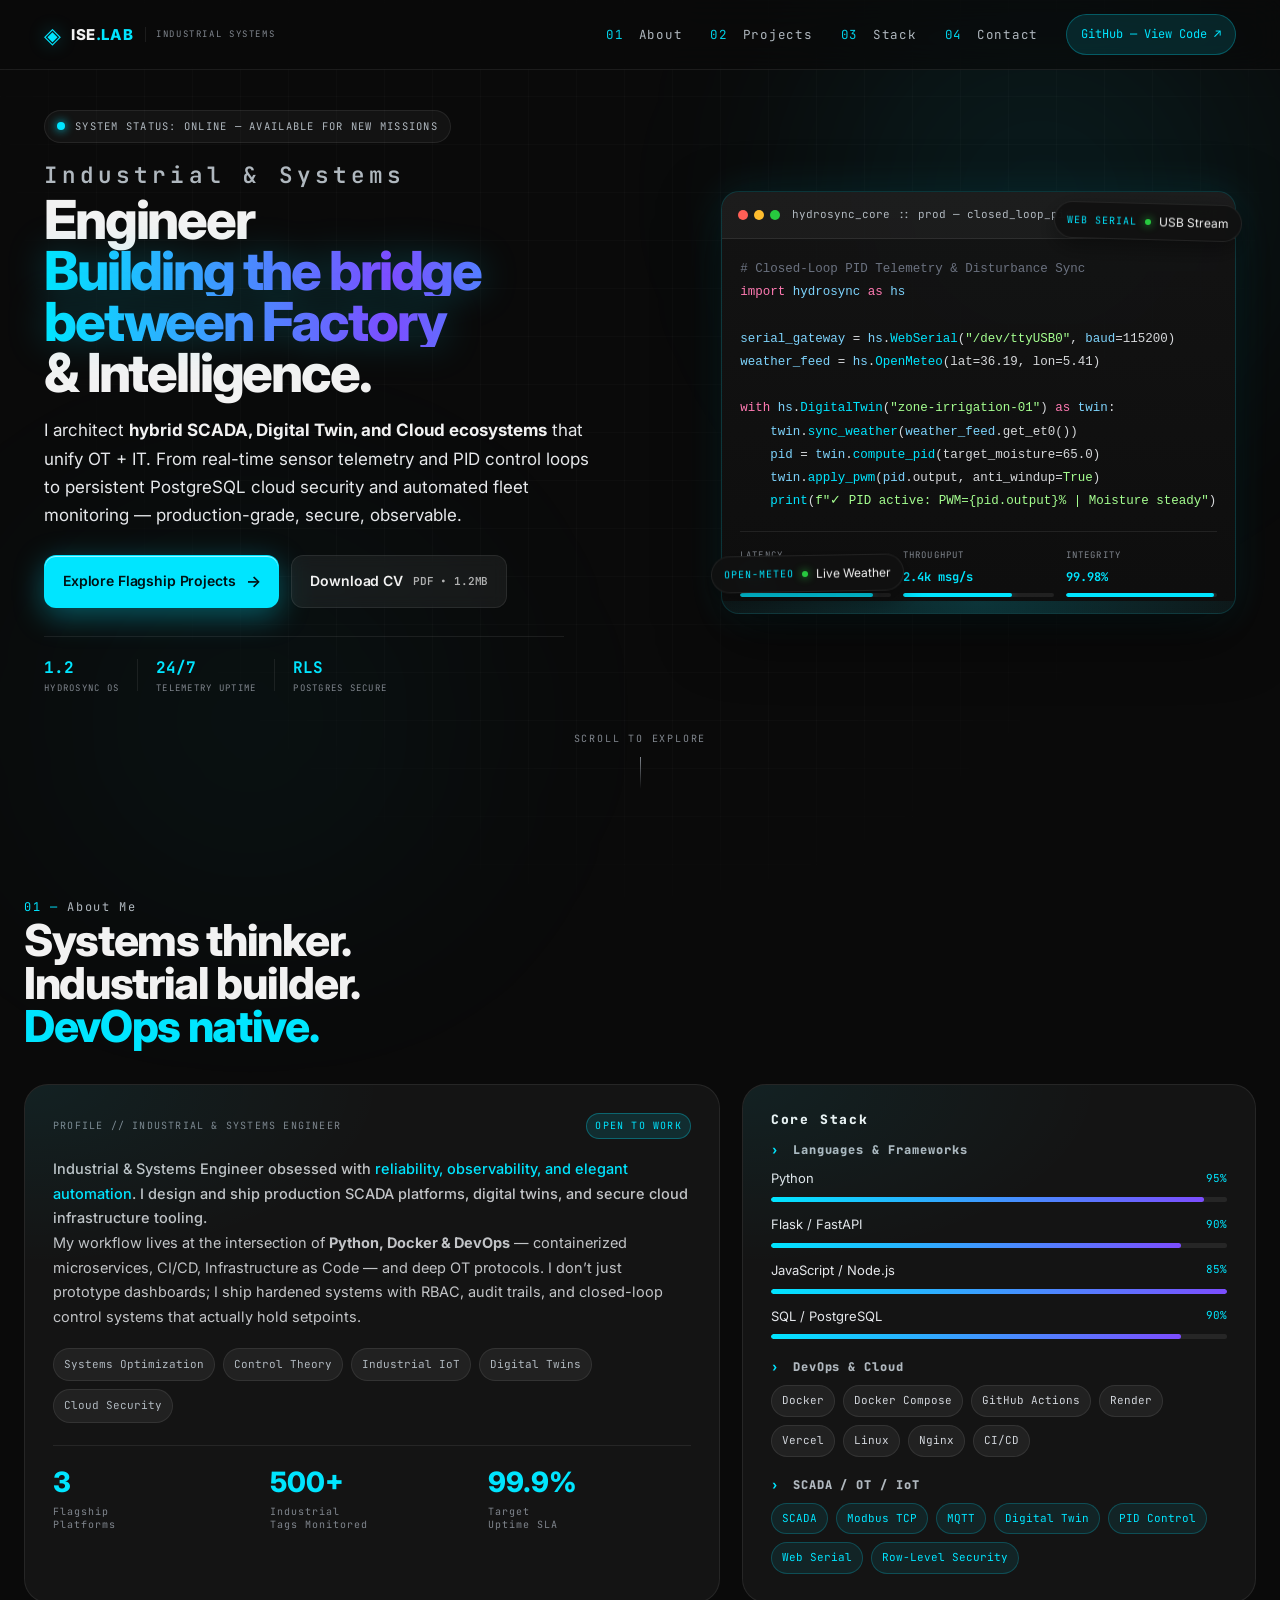
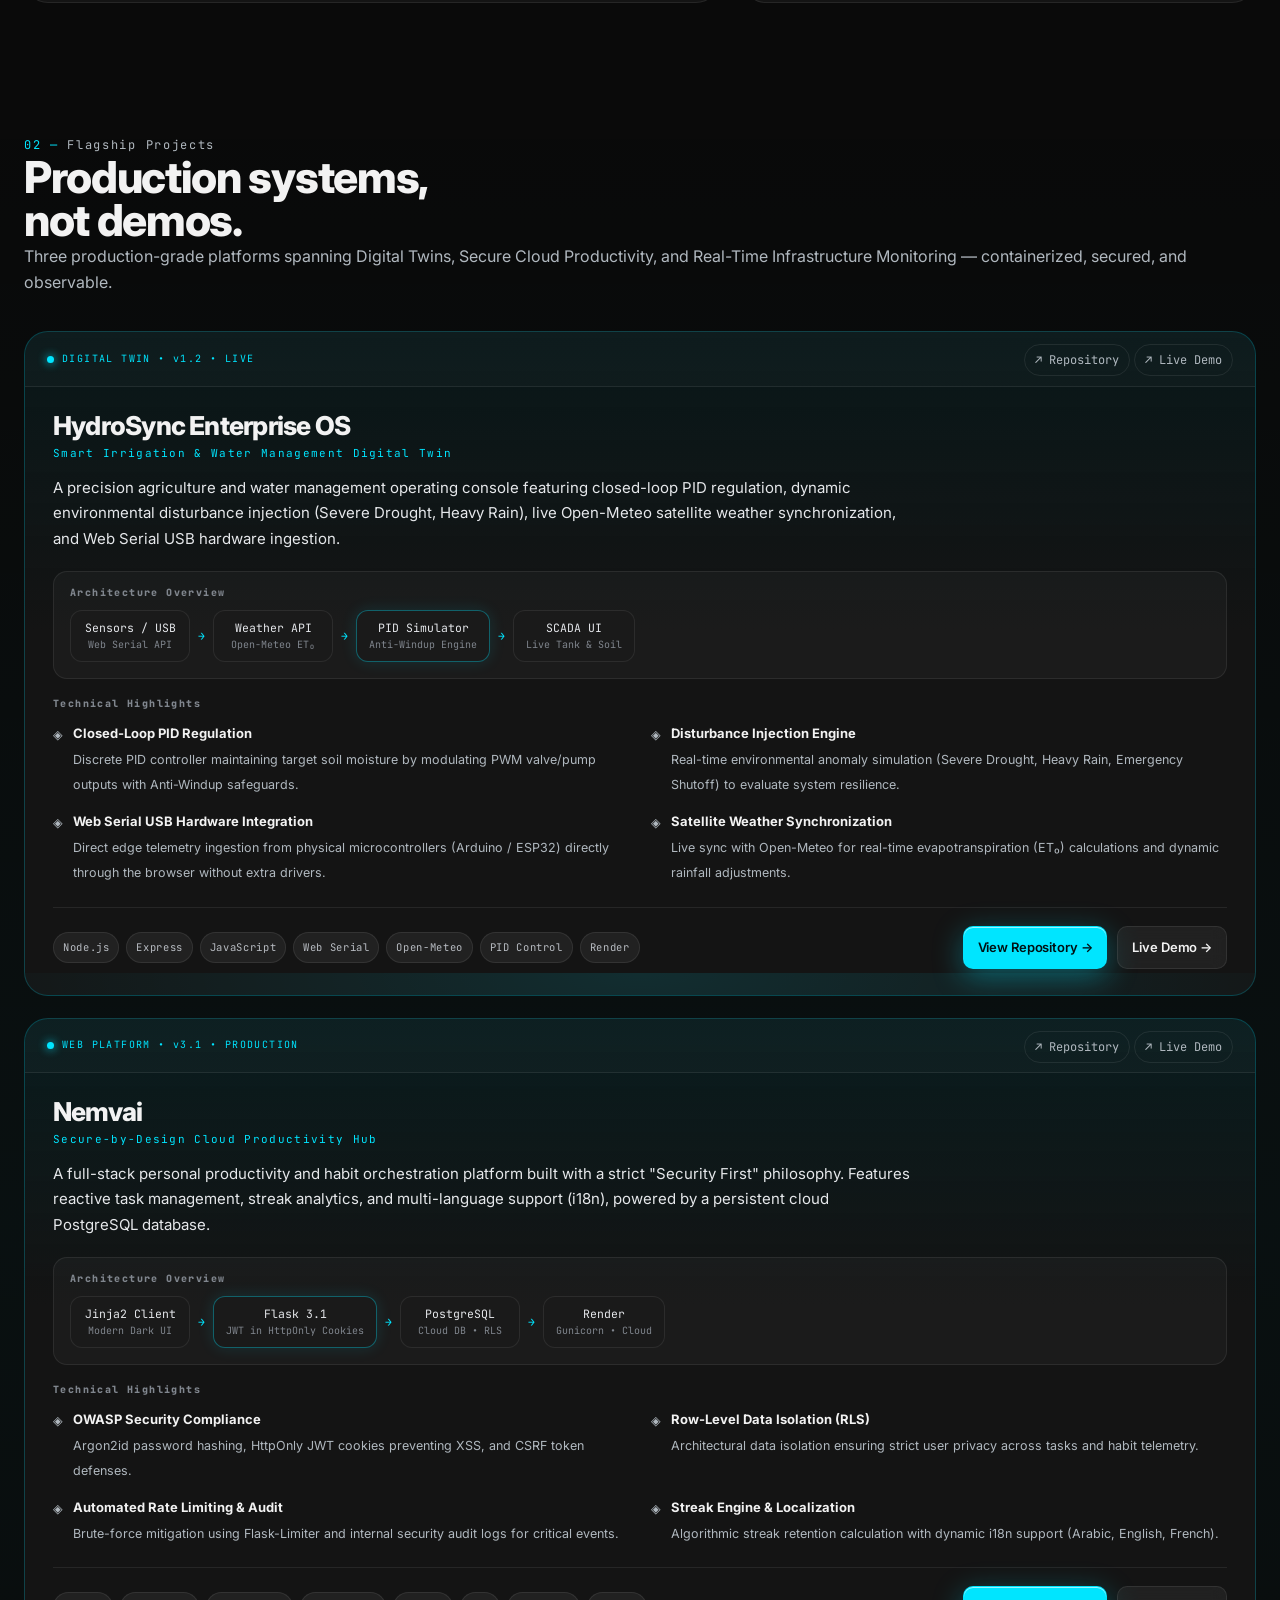
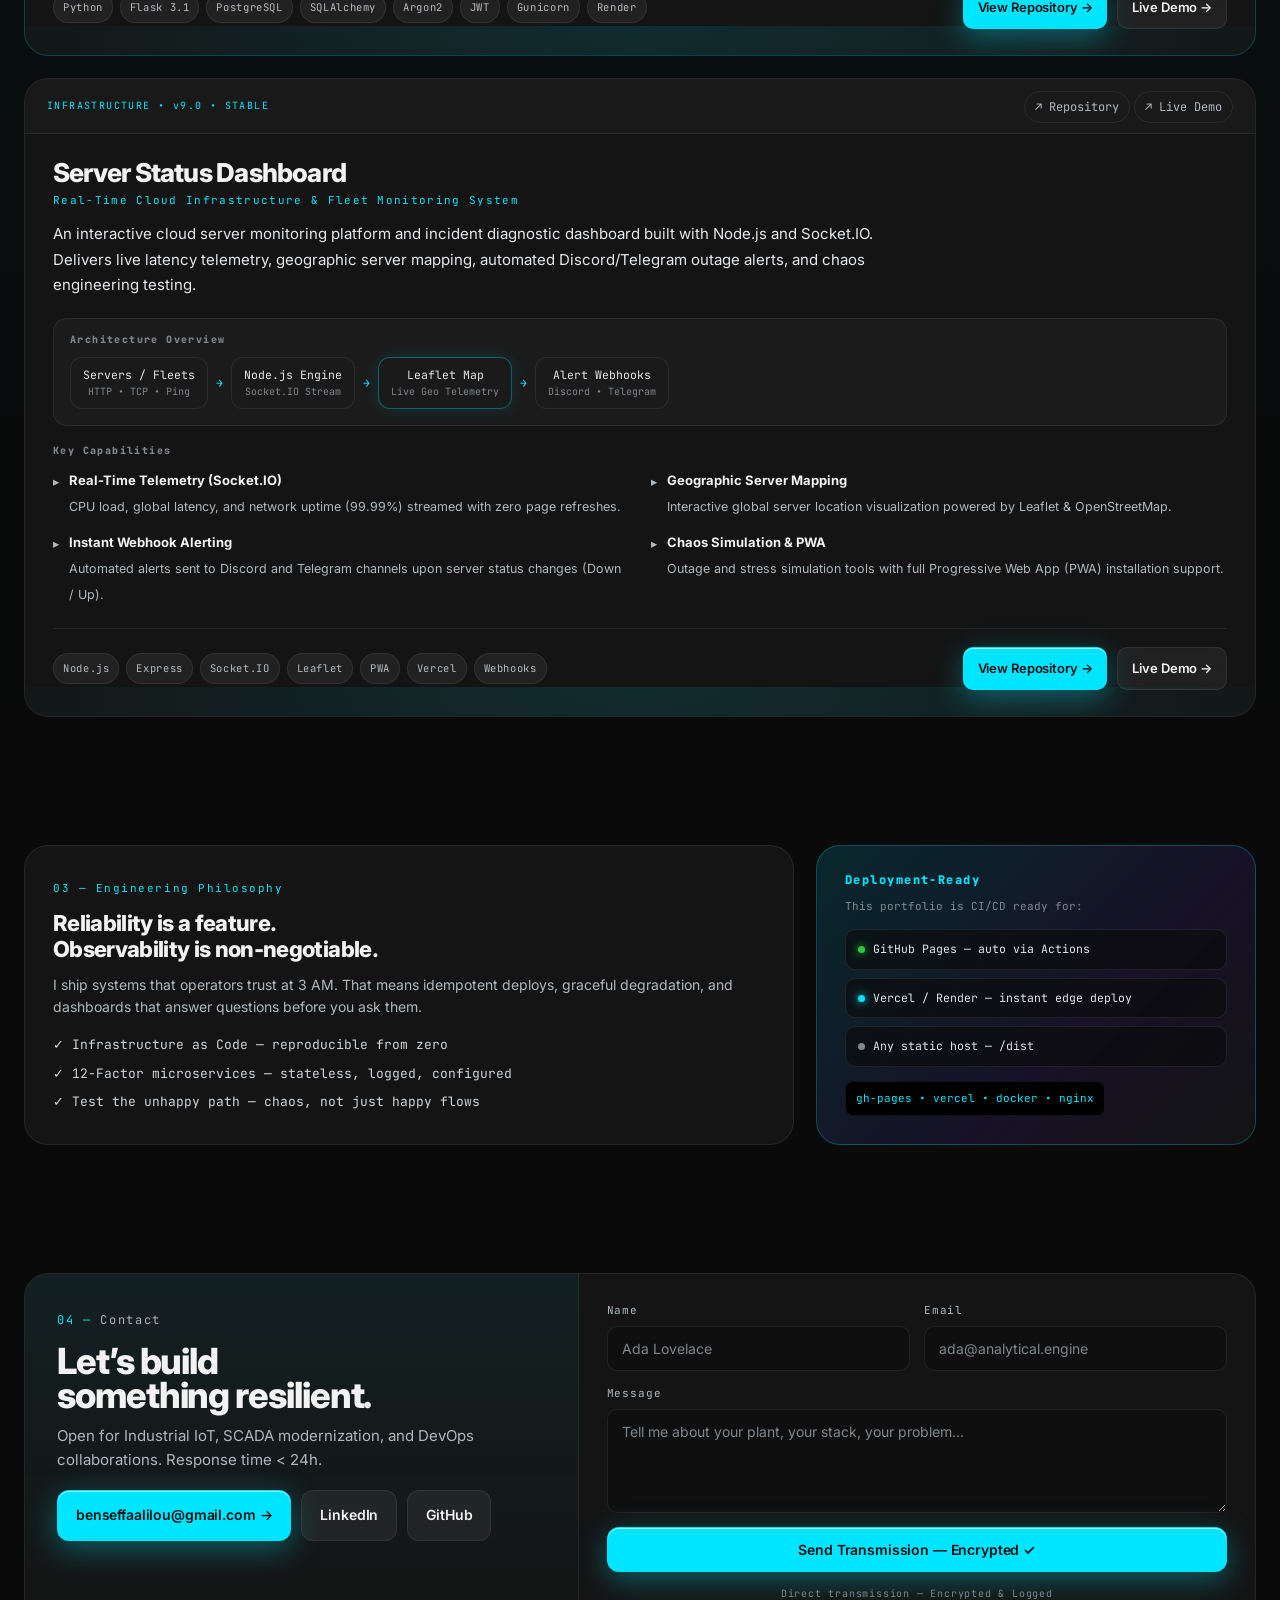
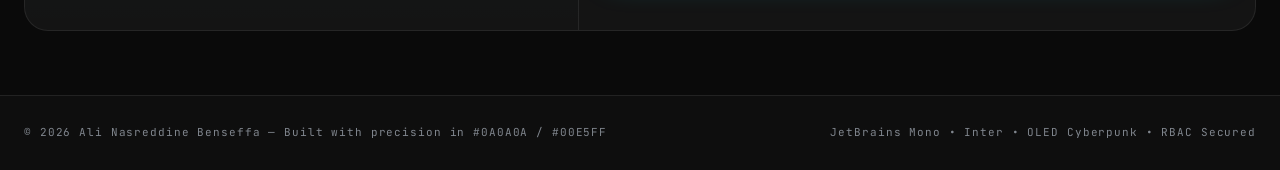
==== commit c3fc2324: "Update index.html" ====
--- a/index.html
+++ b/index.html
@@ -1,953 +1,511 @@
 <!DOCTYPE html>
-
 <html lang="en">
-
 <head>
-
     <meta charset="UTF-8">
-
     <meta name="viewport" content="width=device-width, initial-scale=1.0">
-
     <title>Industrial & Systems Engineer — Portfolio | SCADA • Digital Twin • DevOps</title>
-
-    <meta name="description" content="Industrial & Systems Engineer specializing in SCADA, Digital Twins, Python, Docker & DevOps. Creator of NEXUS v5.0, Nemvai Secure Hub, and Server Status Monitor.">
-
+    <meta name="description" content="Industrial & Systems Engineer specializing in SCADA, Digital Twins, Python, Docker & DevOps. Creator of HydroSync, Nemvai Secure Hub, and Server Status Monitor.">
     <meta name="theme-color" content="#0A0A0A">
-
     <link rel="preconnect" href="https://fonts.googleapis.com">
-
     <link rel="preconnect" href="https://fonts.gstatic.com" crossorigin>
-
     <link href="https://fonts.googleapis.com/css2?family=Inter:wght@300;400;500;600;700;800&family=JetBrains+Mono:wght@400;500;600;700&display=swap" rel="stylesheet">
-
     <link rel="stylesheet" href="css/style.css">
-
     <link rel="icon" type="image/svg+xml" href="data:image/svg+xml,<svg xmlns=%22http://www.w3.org/2000/svg%22 viewBox=%220 0 100 100%22><rect width=%22100%22 height=%22100%22 rx=%2220%22 fill=%22%230A0A0A%22/><text y=%22.9em%22 font-size=%2290%22 fill=%22%2300E5FF%22>◈</text></svg>">
-
 </head>
-
 <body>
-
     <!-- Background Decor -->
-
     <div class="bg-grid"></div>
-
     <div class="bg-glow glow-1"></div>
-
     <div class="bg-glow glow-2"></div>
 
-
-
     <!-- Navigation -->
-
     <nav class="nav" id="nav">
-
         <div class="nav-inner">
-
             <a href="#" class="nav-logo">
-
                 <span class="logo-mark">◈</span>
-
                 <span class="logo-text">ISE<span class="accent">.LAB</span></span>
-
                 <span class="logo-sub">INDUSTRIAL SYSTEMS</span>
-
             </a>
-
             <div class="nav-links" id="navLinks">
-
                 <a href="#about" class="nav-link"><span>01</span> About</a>
-
                 <a href="#projects" class="nav-link"><span>02</span> Projects</a>
-
                 <a href="#stack" class="nav-link"><span>03</span> Stack</a>
-
                 <a href="#contact" class="nav-link"><span>04</span> Contact</a>
-
                 <a href="https://github.com/AlilouTopG" target="_blank" class="nav-cta">GitHub — View Code ↗</a>
-
-            </div>
-
+            </div>
             <button class="nav-toggle" id="navToggle" aria-label="Toggle menu">
-
                 <span></span><span></span><span></span>
-
             </button>
-
-        </div>
-
+        </div>
     </nav>
 
-
-
     <!-- Hero Section -->
-
     <header class="hero">
-
         <div class="hero-inner">
-
             <div class="hero-left">
-
                 <div class="eyebrow">
-
                     <span class="pulse"></span>
-
                     <span class="mono">SYSTEM STATUS: ONLINE — AVAILABLE FOR NEW MISSIONS</span>
-
-                </div>
-
+                </div>
                 <h1 class="hero-title">
-
                     <span class="line muted mono">Industrial & Systems</span>
-
                     <span class="line">Engineer</span>
-
                     <span class="line accent-gradient">Building the bridge</span>
-
                     <span class="line accent-gradient">between Factory</span>
-
                     <span class="line">& Intelligence.</span>
-
                 </h1>
-
                 <p class="hero-desc">
-
                     I architect <strong>hybrid SCADA, Digital Twin, and Cloud ecosystems</strong> that unify OT + IT.
-
-                    From Modbus TCP & MQTT edge telemetry to persistent PostgreSQL cloud security and Ziegler-Nichols PID auto-tuning — production-grade, secure, observable.
-
+                    From real-time sensor telemetry and PID control loops to persistent PostgreSQL cloud security and automated fleet monitoring — production-grade, secure, observable.
                 </p>
-
                 <div class="hero-actions">
-
                     <a href="#projects" class="btn btn-primary">
-
                         <span>Explore Flagship Projects</span>
-
                         <span class="btn-arrow">→</span>
-
                     </a>
-
                     <a href="#about" class="btn btn-ghost">
-
                         <span>Download CV</span>
-
                         <span class="mono small">PDF • 1.2MB</span>
-
                     </a>
-
-                </div>
-
+                </div>
                 <div class="hero-meta">
-
                     <div class="meta-item">
-
-                        <span class="meta-value mono">5.0</span>
-
-                        <span class="meta-label mono">NEXUS VERSION</span>
-
-                    </div>
-
+                        <span class="meta-value mono">1.2</span>
+                        <span class="meta-label mono">HYDROSYNC OS</span>
+                    </div>
                     <div class="meta-divider"></div>
-
                     <div class="meta-item">
-
                         <span class="meta-value mono">24/7</span>
-
                         <span class="meta-label mono">TELEMETRY UPTIME</span>
-
-                    </div>
-
+                    </div>
                     <div class="meta-divider"></div>
-
                     <div class="meta-item">
-
                         <span class="meta-value mono">RLS</span>
-
                         <span class="meta-label mono">POSTGRES SECURE</span>
-
-                    </div>
-
-                </div>
-
-            </div>
-
+                    </div>
+                </div>
+            </div>
             <div class="hero-right">
-
                 <div class="terminal">
-
                     <div class="terminal-bar">
-
                         <div class="dots"><span></span><span></span><span></span></div>
-
-                        <span class="mono terminal-title">nexus_core :: prod — ziegler_nichols_autotune.py</span>
-
+                        <span class="mono terminal-title">hydrosync_core :: prod — closed_loop_pid.py</span>
                         <span class="mono terminal-status">● LIVE</span>
-
-                    </div>
-
+                    </div>
                     <div class="terminal-body">
-
-                        <pre class="code"><code><span class="c"># Ziegler-Nichols Ultimate Gain PID Auto-Tuning</span>
-
-<span class="k">import</span> <span class="v">nexus</span> <span class="k">as</span> <span class="v">nx</span>
-
-
-
-<span class="v">plc</span> = <span class="v">nx</span>.<span class="f">ModbusTCP</span>(<span class="s">"192.168.10.50:502"</span>)
-
-<span class="v">broker</span> = <span class="v">nx</span>.<span class="f">MQTT</span>(<span class="s">"tls://nexus.mqtt:8883"</span>)
-
-
-
-<span class="k">with</span> <span class="v">nx</span>.<span class="f">DigitalTwin</span>(<span class="s">"reactor-04"</span>) <span class="k">as</span> <span class="v">twin</span>:
-
-    <span class="v">twin</span>.<span class="f">bind</span>(<span class="v">plc</span>, <span class="v">broker</span>, <span class="v">rbac</span>=<span class="s">"supabase"</span>)
-
-    <span class="v">pid</span> = <span class="v">twin</span>.<span class="f">auto_tune</span>(method=<span class="s">"ziegler_nichols"</span>)
-
-    <span class="c"># → Ku=4.82  Tu=1.34s  Kp=2.89 Ki=4.31 Kd=0.48</span>
-
-    <span class="v">twin</span>.<span class="f">deploy</span>(<span class="v">pid</span>, strategy=<span class="s">"canary"</span>)
-
-    <span class="f">print</span>(<span class="s">f"✓ Deployed PID {pid.id} | overshoot &lt; 4.2%"</span>)</code></pre>
-
+                        <pre class="code"><code><span class="c"># Closed-Loop PID Telemetry & Disturbance Sync</span>
+<span class="k">import</span> <span class="v">hydrosync</span> <span class="k">as</span> <span class="v">hs</span>
+
+<span class="v">serial_gateway</span> = <span class="v">hs</span>.<span class="f">WebSerial</span>(<span class="s">"/dev/ttyUSB0"</span>, <span class="v">baud</span>=115200)
+<span class="v">weather_feed</span> = <span class="v">hs</span>.<span class="f">OpenMeteo</span>(lat=36.19, lon=5.41)
+
+<span class="k">with</span> <span class="v">hs</span>.<span class="f">DigitalTwin</span>(<span class="s">"zone-irrigation-01"</span>) <span class="k">as</span> <span class="v">twin</span>:
+    <span class="v">twin</span>.<span class="f">sync_weather</span>(<span class="v">weather_feed</span>.get_et0())
+    <span class="v">pid</span> = <span class="v">twin</span>.<span class="f">compute_pid</span>(target_moisture=65.0)
+    <span class="v">twin</span>.<span class="f">apply_pwm</span>(<span class="v">pid</span>.output, anti_windup=<span class="s">True</span>)
+    <span class="f">print</span>(<span class="s">f"✓ PID active: PWM={pid.output}% | Moisture steady"</span>)</code></pre>
                         <div class="terminal-stats">
-
                             <div class="stat"><span class="mono label">LATENCY</span><span class="mono val cyan">12ms</span><span class="bar"><i class="fill-88"></i></span></div>
-
                             <div class="stat"><span class="mono label">THROUGHPUT</span><span class="mono val cyan">2.4k msg/s</span><span class="bar"><i class="fill-72"></i></span></div>
-
                             <div class="stat"><span class="mono label">INTEGRITY</span><span class="mono val cyan">99.98%</span><span class="bar"><i class="fill-98"></i></span></div>
-
-                        </div>
-
-                    </div>
-
+                        </div>
+                    </div>
                     <div class="terminal-glow"></div>
-
-                </div>
-
+                </div>
                 <div class="float-badge badge-1">
-
-                    <span class="mono">MODBUS TCP</span><span class="dot"></span><span>Connected</span>
-
-                </div>
-
+                    <span class="mono">WEB SERIAL</span><span class="dot"></span><span>USB Stream</span>
+                </div>
                 <div class="float-badge badge-2">
-
-                    <span class="mono">MQTT TLS</span><span class="dot"></span><span>Encrypted</span>
-
-                </div>
-
-            </div>
-
-        </div>
-
+                    <span class="mono">OPEN-METEO</span><span class="dot"></span><span>Live Weather</span>
+                </div>
+            </div>
+        </div>
         <div class="scroll-hint mono">
-
             <span>SCROLL TO EXPLORE</span>
-
             <span class="line-v"></span>
-
-        </div>
-
+        </div>
     </header>
 
-
-
     <!-- About Section -->
-
     <section id="about" class="section about">
-
         <div class="container">
-
             <div class="section-head">
-
                 <span class="mono section-kicker"><span class="accent">01 —</span> About Me</span>
-
                 <h2 class="section-title">Systems thinker.<br>Industrial builder.<br><span class="accent">DevOps native.</span></h2>
-
-            </div>
-
+            </div>
             <div class="about-grid">
-
                 <div class="about-card main-card">
-
                     <div class="card-top mono">
-
                         <span>PROFILE // INDUSTRIAL & SYSTEMS ENGINEER</span>
-
                         <span class="chip">OPEN TO WORK</span>
-
-                    </div>
-
+                    </div>
                     <p class="lead">
-
                         Industrial & Systems Engineer obsessed with <em>reliability, observability, and elegant automation</em>. I design and ship production SCADA platforms, digital twins, and secure cloud infrastructure tooling.
-
                     </p>
-
                     <p>
-
-                        My workflow lives at the intersection of <strong>Python, Docker & DevOps</strong> — containerized microservices, CI/CD, Infrastructure as Code — and deep OT protocols. I don’t just prototype dashboards; I ship hardened systems with RBAC, audit trails, and PID loops that actually hold setpoints.
-
+                        My workflow lives at the intersection of <strong>Python, Docker & DevOps</strong> — containerized microservices, CI/CD, Infrastructure as Code — and deep OT protocols. I don’t just prototype dashboards; I ship hardened systems with RBAC, audit trails, and closed-loop control systems that actually hold setpoints.
                     </p>
-
                     <div class="pill-row">
-
                         <span class="pill">Systems Optimization</span>
-
                         <span class="pill">Control Theory</span>
-
                         <span class="pill">Industrial IoT</span>
-
                         <span class="pill">Digital Twins</span>
-
                         <span class="pill">Cloud Security</span>
-
-                    </div>
-
+                    </div>
                     <div class="about-stats">
-
                         <div class="a-stat"><span class="num">3</span><span class="mono label">Flagship<br>Platforms</span></div>
-
                         <div class="a-stat"><span class="num">500+</span><span class="mono label">Industrial<br>Tags Monitored</span></div>
-
                         <div class="a-stat"><span class="num">99.9%</span><span class="mono label">Target<br>Uptime SLA</span></div>
-
-                    </div>
-
-                </div>
-
+                    </div>
+                </div>
                 <div class="about-card skills-card">
-
                     <h3 class="mono card-title">Core Stack</h3>
-
                     <div class="skill-groups">
-
                         <div class="skill-group">
-
                             <h4 class="mono"><span class="accent">›</span> Languages & Frameworks</h4>
-
                             <div class="skill-bars">
-
                                 <div class="skill"><span>Python</span><span class="mono pct">95%</span><div class="track"><i class="fill-95"></i></div></div>
-
                                 <div class="skill"><span>Flask / FastAPI</span><span class="mono pct">90%</span><div class="track"><i class="fill-90"></i></div></div>
-
                                 <div class="skill"><span>JavaScript / Node.js</span><span class="mono pct">85%</span><div class="track"><i class="fill-85"></i></div></div>
-
                                 <div class="skill"><span>SQL / PostgreSQL</span><span class="mono pct">90%</span><div class="track"><i class="fill-90"></i></div></div>
-
-                            </div>
-
-                        </div>
-
+                            </div>
+                        </div>
                         <div class="skill-group">
-
                             <h4 class="mono"><span class="accent">›</span> DevOps & Cloud</h4>
-
                             <div class="tags">
-
                                 <span class="tag">Docker</span><span class="tag">Docker Compose</span><span class="tag">GitHub Actions</span><span class="tag">Render</span><span class="tag">Vercel</span><span class="tag">Linux</span><span class="tag">Nginx</span><span class="tag">CI/CD</span>
-
-                            </div>
-
-                        </div>
-
+                            </div>
+                        </div>
                         <div class="skill-group">
-
                             <h4 class="mono"><span class="accent">›</span> SCADA / OT / IoT</h4>
-
                             <div class="tags">
-
-                                <span class="tag cyan">SCADA</span><span class="tag cyan">Modbus TCP</span><span class="tag cyan">MQTT</span><span class="tag cyan">Digital Twin</span><span class="tag cyan">PID Control</span><span class="tag cyan">Ziegler-Nichols</span><span class="tag cyan">Row-Level Security</span>
-
-                            </div>
-
-                        </div>
-
-                    </div>
-
-                </div>
-
-            </div>
-
-        </div>
-
+                                <span class="tag cyan">SCADA</span><span class="tag cyan">Modbus TCP</span><span class="tag cyan">MQTT</span><span class="tag cyan">Digital Twin</span><span class="tag cyan">PID Control</span><span class="tag cyan">Web Serial</span><span class="tag cyan">Row-Level Security</span>
+                            </div>
+                        </div>
+                    </div>
+                </div>
+            </div>
+        </div>
     </section>
 
-
-
     <!-- Projects Section -->
-
     <section id="projects" class="section projects">
-
         <div class="container">
-
             <div class="section-head">
-
                 <span class="mono section-kicker"><span class="accent">02 —</span> Flagship Projects</span>
-
                 <h2 class="section-title">Production systems,<br>not demos.</h2>
-
-                <p class="section-desc">Three production-grade platforms spanning Industrial SCADA, Secure Cloud Productivity, and Real-Time Infrastructure Monitoring — containerized, secured, and observable.</p>
-
-            </div>
-
-
+                <p class="section-desc">Three production-grade platforms spanning Digital Twins, Secure Cloud Productivity, and Real-Time Infrastructure Monitoring — containerized, secured, and observable.</p>
+            </div>
 
             <div class="projects-grid">
-
-                <!-- 1. NEXUS v5.0 Enterprise -->
-
+                <!-- 1. HydroSync Smart Irrigation Digital Twin -->
                 <article class="project-card featured">
-
                     <div class="project-top">
-
                         <div class="project-badge mono">
-
-                            <span class="pulse small"></span> FLAGSHIP • v5.0 • ENTERPRISE
-
-                        </div>
-
+                            <span class="pulse small"></span> DIGITAL TWIN • v1.2 • LIVE
+                        </div>
                         <div class="project-links">
-
-                            <a href="https://github.com/AlilouTopG/embedded-pid-controller" target="_blank" class="icon-link" aria-label="GitHub Repository">↗ Repository</a>
-
-                            <a href="https://embedded-pid-controller-kg9raqqjhr7pxmmodwcjjn.streamlit.app/?session_token=fcdfa4e06dc3b998596b82b7e665308c854548c1abb47497&demo_role=engineer" target="_blank" class="icon-link" aria-label="Live Demo">↗ Live Demo</a>
-
-                        </div>
-
-                    </div>
-
+                            <a href="https://github.com/AlilouTopG/HydroSync" target="_blank" class="icon-link" aria-label="GitHub Repository">↗ Repository</a>
+                            <a href="https://hydrosync-0khc.onrender.com/#telemetry" target="_blank" class="icon-link" aria-label="Live Demo">↗ Live Demo</a>
+                        </div>
+                    </div>
                     <div class="project-body">
-
                         <div class="project-header">
-
-                            <h3 class="project-title">NEXUS v5.0 Enterprise</h3>
-
-                            <p class="mono project-subtitle">Hybrid Industrial SCADA & Digital Twin Platform</p>
-
-                        </div>
-
+                            <h3 class="project-title">HydroSync Enterprise OS</h3>
+                            <p class="mono project-subtitle">Smart Irrigation & Water Management Digital Twin</p>
+                        </div>
                         <p class="project-desc">
-
-                            A unified OT/IT platform that bridges physical industrial assets to a real-time digital twin. NEXUS ingests Modbus TCP telemetry, streams via MQTT, enforces Supabase Row-Level Security (RBAC), and closes the loop with auto-tuned PID control.
-
+                            A precision agriculture and water management operating console featuring closed-loop PID regulation, dynamic environmental disturbance injection (Severe Drought, Heavy Rain), live Open-Meteo satellite weather synchronization, and Web Serial USB hardware ingestion.
                         </p>
 
-
-
                         <div class="arch-block">
-
                             <h4 class="mono">Architecture Overview</h4>
-
                             <div class="arch-diagram mono">
-
-                                <span class="arch-node">Sensors / PLCs<br><small>Modbus TCP</small></span>
-
-                                <span class="arch-arrow">→</span>
-
-                                <span class="arch-node">Edge Gateway<br><small>MQTT • TLS</small></span>
-
-                                <span class="arch-arrow">→</span>
-
-                                <span class="arch-node accent-border">NEXUS Core<br><small>Python • Twin Engine</small></span>
-
-                                <span class="arch-arrow">→</span>
-
-                                <span class="arch-node">Database<br><small>Postgres • RBAC</small></span>
-
-                                <span class="arch-arrow">→</span>
-
-                                <span class="arch-node">Dashboard<br><small>PID • Analytics</small></span>
-
-                            </div>
-
-                        </div>
-
-
+                                <span class="arch-node">Sensors / USB<br><small>Web Serial API</small></span>
+                                <span class="arch-arrow">→</span>
+                                <span class="arch-node">Weather API<br><small>Open-Meteo ET₀</small></span>
+                                <span class="arch-arrow">→</span>
+                                <span class="arch-node accent-border">PID Simulator<br><small>Anti-Windup Engine</small></span>
+                                <span class="arch-arrow">→</span>
+                                <span class="arch-node">SCADA UI<br><small>Live Tank & Soil</small></span>
+                            </div>
+                        </div>
 
                         <div class="highlights">
-
                             <h4 class="mono">Technical Highlights</h4>
-
                             <ul class="highlight-grid">
-
-                                <li>
-
-                                    <span class="h-icon">◈</span>
-
-                                    <div>
-
-                                        <strong>Modbus TCP + MQTT Dual Ingest</strong>
-
-                                        <span>Deterministic polling + pub/sub event streaming with TLS, QoS management, and offline buffering.</span>
-
-                                    </div>
-
-                                </li>
-
-                                <li>
-
-                                    <span class="h-icon">◈</span>
-
-                                    <div>
-
-                                        <strong>Supabase RBAC & Data Security</strong>
-
-                                        <span>Role-based access (Operator vs. Engineer) with Row-Level Security and audit trails.</span>
-
-                                    </div>
-
-                                </li>
-
-                                <li>
-
-                                    <span class="h-icon">◈</span>
-
-                                    <div>
-
-                                        <strong>Ziegler-Nichols PID Auto-Tuning</strong>
-
-                                        <span>Ultimate-gain oscillation detection with Kp/Ki/Kd calculation, live twin simulation, and anti-windup.</span>
-
-                                    </div>
-
-                                </li>
-
-                                <li>
-
-                                    <span class="h-icon">◈</span>
-
-                                    <div>
-
-                                        <strong>Multi-Physical Digital Twin</strong>
-
-                                        <span>Thermal reactor, liquid level tank, DC motor speed, and gas vessel pressure dynamics.</span>
-
-                                    </div>
-
-                                </li>
-
+                                <li>
+                                    <span class="h-icon">◈</span>
+                                    <div>
+                                        <strong>Closed-Loop PID Regulation</strong>
+                                        <span>Discrete PID controller maintaining target soil moisture by modulating PWM valve/pump outputs with Anti-Windup safeguards.</span>
+                                    </div>
+                                </li>
+                                <li>
+                                    <span class="h-icon">◈</span>
+                                    <div>
+                                        <strong>Disturbance Injection Engine</strong>
+                                        <span>Real-time environmental anomaly simulation (Severe Drought, Heavy Rain, Emergency Shutoff) to evaluate system resilience.</span>
+                                    </div>
+                                </li>
+                                <li>
+                                    <span class="h-icon">◈</span>
+                                    <div>
+                                        <strong>Web Serial USB Hardware Integration</strong>
+                                        <span>Direct edge telemetry ingestion from physical microcontrollers (Arduino / ESP32) directly through the browser without extra drivers.</span>
+                                    </div>
+                                </li>
+                                <li>
+                                    <span class="h-icon">◈</span>
+                                    <div>
+                                        <strong>Satellite Weather Synchronization</strong>
+                                        <span>Live sync with Open-Meteo for real-time evapotranspiration (ET₀) calculations and dynamic rainfall adjustments.</span>
+                                    </div>
+                                </li>
                             </ul>
-
-                        </div>
-
-
+                        </div>
 
                         <div class="project-footer">
-
                             <div class="tech mono">
-
-                                <span>Python</span><span>Streamlit</span><span>Docker</span><span>MQTT</span><span>Modbus</span><span>Supabase</span><span>PostgreSQL</span><span>PID</span>
-
-                            </div>
-
+                                <span>Node.js</span><span>Express</span><span>JavaScript</span><span>Web Serial</span><span>Open-Meteo</span><span>PID Control</span><span>Render</span>
+                            </div>
                             <div class="project-actions">
-
-                                <a href="https://github.com/AlilouTopG/embedded-pid-controller" target="_blank" class="btn btn-primary small">View Repository →</a>
-
-                                <a href="https://embedded-pid-controller-kg9raqqjhr7pxmmodwcjjn.streamlit.app/?session_token=fcdfa4e06dc3b998596b82b7e665308c854548c1abb47497&demo_role=engineer" target="_blank" class="btn btn-ghost small">Live Demo →</a>
-
-                            </div>
-
-                        </div>
-
-                    </div>
-
+                                <a href="https://github.com/AlilouTopG/HydroSync" target="_blank" class="btn btn-primary small">View Repository →</a>
+                                <a href="https://hydrosync-0khc.onrender.com/#telemetry" target="_blank" class="btn btn-ghost small">Live Demo →</a>
+                            </div>
+                        </div>
+                    </div>
                     <div class="card-glow"></div>
-
                 </article>
 
-
-
                 <!-- 2. Nemvai Productivity Hub -->
-
                 <article class="project-card featured">
-
                     <div class="project-top">
-
                         <div class="project-badge mono">
-
                             <span class="pulse small"></span> WEB PLATFORM • v3.1 • PRODUCTION
-
-                        </div>
-
+                        </div>
                         <div class="project-links">
-
                             <a href="https://github.com/AlilouTopG/nemvai" target="_blank" class="icon-link" aria-label="GitHub Repository">↗ Repository</a>
-
                             <a href="https://nemvai.onrender.com/auth" target="_blank" class="icon-link" aria-label="Live Demo">↗ Live Demo</a>
-
-                        </div>
-
-                    </div>
-
+                        </div>
+                    </div>
                     <div class="project-body">
-
                         <div class="project-header">
-
                             <h3 class="project-title">Nemvai</h3>
-
                             <p class="mono project-subtitle">Secure-by-Design Cloud Productivity Hub</p>
-
-                        </div>
-
+                        </div>
                         <p class="project-desc">
-
                             A full-stack personal productivity and habit orchestration platform built with a strict "Security First" philosophy. Features reactive task management, streak analytics, and multi-language support (i18n), powered by a persistent cloud PostgreSQL database.
-
                         </p>
 
-
-
                         <div class="arch-block">
-
                             <h4 class="mono">Architecture Overview</h4>
-
                             <div class="arch-diagram mono">
-
                                 <span class="arch-node">Jinja2 Client<br><small>Modern Dark UI</small></span>
-
-                                <span class="arch-arrow">→</span>
-
+                                <span class="arch-arrow">→</span>
                                 <span class="arch-node accent-border">Flask 3.1<br><small>JWT in HttpOnly Cookies</small></span>
-
-                                <span class="arch-arrow">→</span>
-
+                                <span class="arch-arrow">→</span>
                                 <span class="arch-node">PostgreSQL<br><small>Cloud DB • RLS</small></span>
-
-                                <span class="arch-arrow">→</span>
-
+                                <span class="arch-arrow">→</span>
                                 <span class="arch-node">Render<br><small>Gunicorn • Cloud</small></span>
-
-                            </div>
-
-                        </div>
-
-
+                            </div>
+                        </div>
 
                         <div class="highlights">
-
                             <h4 class="mono">Technical Highlights</h4>
-
                             <ul class="highlight-grid">
-
-                                <li>
-
-                                    <span class="h-icon">◈</span>
-
-                                    <div>
-
+                                <li>
+                                    <span class="h-icon">◈</span>
+                                    <div>
                                         <strong>OWASP Security Compliance</strong>
-
                                         <span>Argon2id password hashing, HttpOnly JWT cookies preventing XSS, and CSRF token defenses.</span>
-
-                                    </div>
-
-                                </li>
-
-                                <li>
-
-                                    <span class="h-icon">◈</span>
-
-                                    <div>
-
+                                    </div>
+                                </li>
+                                <li>
+                                    <span class="h-icon">◈</span>
+                                    <div>
                                         <strong>Row-Level Data Isolation (RLS)</strong>
-
                                         <span>Architectural data isolation ensuring strict user privacy across tasks and habit telemetry.</span>
-
-                                    </div>
-
-                                </li>
-
-                                <li>
-
-                                    <span class="h-icon">◈</span>
-
-                                    <div>
-
+                                    </div>
+                                </li>
+                                <li>
+                                    <span class="h-icon">◈</span>
+                                    <div>
                                         <strong>Automated Rate Limiting & Audit</strong>
-
                                         <span>Brute-force mitigation using Flask-Limiter and internal security audit logs for critical events.</span>
-
-                                    </div>
-
-                                </li>
-
-                                <li>
-
-                                    <span class="h-icon">◈</span>
-
-                                    <div>
-
+                                    </div>
+                                </li>
+                                <li>
+                                    <span class="h-icon">◈</span>
+                                    <div>
                                         <strong>Streak Engine & Localization</strong>
-
                                         <span>Algorithmic streak retention calculation with dynamic i18n support (Arabic, English, French).</span>
-
-                                    </div>
-
-                                </li>
-
+                                    </div>
+                                </li>
                             </ul>
-
-                        </div>
-
-
+                        </div>
 
                         <div class="project-footer">
-
                             <div class="tech mono">
-
                                 <span>Python</span><span>Flask 3.1</span><span>PostgreSQL</span><span>SQLAlchemy</span><span>Argon2</span><span>JWT</span><span>Gunicorn</span><span>Render</span>
-
-                            </div>
-
+                            </div>
                             <div class="project-actions">
-
                                 <a href="https://github.com/AlilouTopG/nemvai" target="_blank" class="btn btn-primary small">View Repository →</a>
-
                                 <a href="https://nemvai.onrender.com/auth" target="_blank" class="btn btn-ghost small">Live Demo →</a>
-
-                            </div>
-
-                        </div>
-
-                    </div>
-
+                            </div>
+                        </div>
+                    </div>
                     <div class="card-glow"></div>
-
                 </article>
 
-
-
                 <!-- 3. Server Status Dashboard -->
-
                 <article class="project-card">
-
                     <div class="project-top">
-
                         <div class="project-badge mono">
-
                             INFRASTRUCTURE • v9.0 • STABLE
-
-                        </div>
-
+                        </div>
                         <div class="project-links">
-
                             <a href="https://github.com/AlilouTopG/server-status-dashboard" target="_blank" class="icon-link" aria-label="GitHub Repository">↗ Repository</a>
-
                             <a href="https://server-status-dashboard-six.vercel.app/" target="_blank" class="icon-link" aria-label="Live Demo">↗ Live Demo</a>
-
-                        </div>
-
-                    </div>
-
+                        </div>
+                    </div>
                     <div class="project-body">
-
                         <div class="project-header">
-
                             <h3 class="project-title">Server Status Dashboard</h3>
-
                             <p class="mono project-subtitle">Real-Time Cloud Infrastructure & Fleet Monitoring System</p>
-
-                        </div>
-
+                        </div>
                         <p class="project-desc">
-
                             An interactive cloud server monitoring platform and incident diagnostic dashboard built with Node.js and Socket.IO. Delivers live latency telemetry, geographic server mapping, automated Discord/Telegram outage alerts, and chaos engineering testing.
-
                         </p>
 
-
-
                         <div class="arch-block">
-
                             <h4 class="mono">Architecture Overview</h4>
-
                             <div class="arch-diagram mono">
-
                                 <span class="arch-node">Servers / Fleets<br><small>HTTP • TCP • Ping</small></span>
-
-                                <span class="arch-arrow">→</span>
-
+                                <span class="arch-arrow">→</span>
                                 <span class="arch-node">Node.js Engine<br><small>Socket.IO Stream</small></span>
-
-                                <span class="arch-arrow">→</span>
-
+                                <span class="arch-arrow">→</span>
                                 <span class="arch-node accent-border">Leaflet Map<br><small>Live Geo Telemetry</small></span>
-
-                                <span class="arch-arrow">→</span>
-
+                                <span class="arch-arrow">→</span>
                                 <span class="arch-node">Alert Webhooks<br><small>Discord • Telegram</small></span>
-
-                            </div>
-
-                        </div>
-
-
+                            </div>
+                        </div>
 
                         <div class="highlights">
-
                             <h4 class="mono">Key Capabilities</h4>
-
                             <ul class="highlight-grid two-col">
-
-                                <li>
-
+                                <li>
                                     <span class="h-icon">▸</span>
-
-                                    <div>
-
+                                    <div>
                                         <strong>Real-Time Telemetry (Socket.IO)</strong>
-
                                         <span>CPU load, global latency, and network uptime (99.99%) streamed with zero page refreshes.</span>
-
-                                    </div>
-
-                                </li>
-
-                                <li>
-
+                                    </div>
+                                </li>
+                                <li>
                                     <span class="h-icon">▸</span>
-
-                                    <div>
-
+                                    <div>
                                         <strong>Geographic Server Mapping</strong>
-
                                         <span>Interactive global server location visualization powered by Leaflet & OpenStreetMap.</span>
-
-                                    </div>
-
-                                </li>
-
-                                <li>
-
+                                    </div>
+                                </li>
+                                <li>
                                     <span class="h-icon">▸</span>
-
-                                    <div>
-
+                                    <div>
                                         <strong>Instant Webhook Alerting</strong>
-
                                         <span>Automated alerts sent to Discord and Telegram channels upon server status changes (Down / Up).</span>
-
-                                    </div>
-
-                                </li>
-
-                                <li>
-
+                                    </div>
+                                </li>
+                                <li>
                                     <span class="h-icon">▸</span>
-
-                                    <div>
-
+                                    <div>
                                         <strong>Chaos Simulation & PWA</strong>
-
                                         <span>Outage and stress simulation tools with full Progressive Web App (PWA) installation support.</span>
-
-                                    </div>
-
-                                </li>
-
+                                    </div>
+                                </li>
                             </ul>
-
-                        </div>
-
-
+                        </div>
 
                         <div class="project-footer">
-
                             <div class="tech mono">
-
                                 <span>Node.js</span><span>Express</span><span>Socket.IO</span><span>Leaflet</span><span>PWA</span><span>Vercel</span><span>Webhooks</span>
-
-                            </div>
-
+                            </div>
                             <div class="project-actions">
-
                                 <a href="https://github.com/AlilouTopG/server-status-dashboard" target="_blank" class="btn btn-primary small">View Repository →</a>
-
                                 <a href="https://server-status-dashboard-six.vercel.app/" target="_blank" class="btn btn-ghost small">Live Demo →</a>
-
-                            </div>
-
-                        </div>
-
-                    </div>
-
+                            </div>
+                        </div>
+                    </div>
                     <div class="card-glow"></div>
-
                 </article>
-
-            </div>
-
-        </div>
-
+            </div>
+        </div>
     </section>
 
-
-
     <!-- Stack Section -->
-
     <section id="stack" class="section stack">
-
         <div class="container">
-
             <div class="stack-grid">
-
                 <div class="stack-card">
-
                     <span class="mono kicker">03 — Engineering Philosophy</span>
-
                     <h3>Reliability is a feature.<br>Observability is non-negotiable.</h3>
-
                     <p>I ship systems that operators trust at 3 AM. That means idempotent deploys, graceful degradation, and dashboards that answer questions before you ask them.</p>
-
                     <ul class="mono check-list">
-
                         <li>✓ Infrastructure as Code — reproducible from zero</li>
-
                         <li>✓ 12-Factor microservices — stateless, logged, configured</li>
-
                         <li>✓ Test the unhappy path — chaos, not just happy flows</li>
-
                     </ul>
-
-                </div>
-
+                </div>
                 <div class="stack-card highlight-card">
-
                     <h4 class="mono">Deployment-Ready</h4>
-
                     <p class="mono small">This portfolio is CI/CD ready for:</p>
-
                     <div class="deploy-badges">
-
                         <span class="deploy-badge"><span class="dot green"></span> GitHub Pages — auto via Actions</span>
-
                         <span class="deploy-badge"><span class="dot cyan"></span> Vercel / Render — instant edge deploy</span>
-
                         <span class="deploy-badge"><span class="dot"></span> Any static host — /dist</span>
-
-                    </div>
-
+                    </div>
                     <code class="mono code-inline">gh-pages • vercel • docker • nginx</code>
-
-                </div>
-
-            </div>
-
-        </div>
-
+                </div>
+            </div>
+        </div>
     </section>
 
-
-
     <!-- Contact Section -->
-
     <section id="contact" class="section contact">
-
-        <div class="
+        <div class="container">
+            <div class="contact-card">
+                <div class="contact-left">
+                    <span class="mono section-kicker"><span class="accent">04 —</span> Contact</span>
+                    <h2>Let’s build<br>something resilient.</h2>
+                    <p>Open for Industrial IoT, SCADA modernization, and DevOps collaborations. Response time &lt; 24h.</p>
+                    <div class="contact-actions">
+                        <a href="mailto:benseffaalilou@gmail.com" class="btn btn-primary">benseffaalilou@gmail.com →</a>
+                        <a href="https://linkedin.com" target="_blank" class="btn btn-ghost">LinkedIn</a>
+                        <a href="https://github.com/AlilouTopG" target="_blank" class="btn btn-ghost">GitHub</a>
+                    </div>
+                </div>
+                <div class="contact-right">
+                    <form class="contact-form" onsubmit="return handleContact(event)">
+                        <div class="form-row">
+                            <label class="mono">Name <input type="text" placeholder="Ada Lovelace" required></label>
+                            <label class="mono">Email <input type="email" placeholder="ada@analytical.engine" required></label>
+                        </div>
+                        <label class="mono">Message <textarea rows="4" placeholder="Tell me about your plant, your stack, your problem..." required></textarea></label>
+                        <button type="submit" class="btn btn-primary full">Send Transmission — Encrypted ✓</button>
+                        <span class="mono form-note">Direct transmission — Encrypted & Logged</span>
+                    </form>
+                </div>
+            </div>
+        </div>
+    </section>
+
+    <!-- Footer -->
+    <footer class="footer">
+        <div class="container footer-inner mono">
+            <span>© 2026 Ali Nasreddine Benseffa — Built with precision in #0A0A0A / #00E5FF</span>
+            <span>JetBrains Mono • Inter • OLED Cyberpunk • RBAC Secured</span>
+        </div>
+    </footer>
+
+    <script src="js/main.js"></script>
+</body>
+</html>
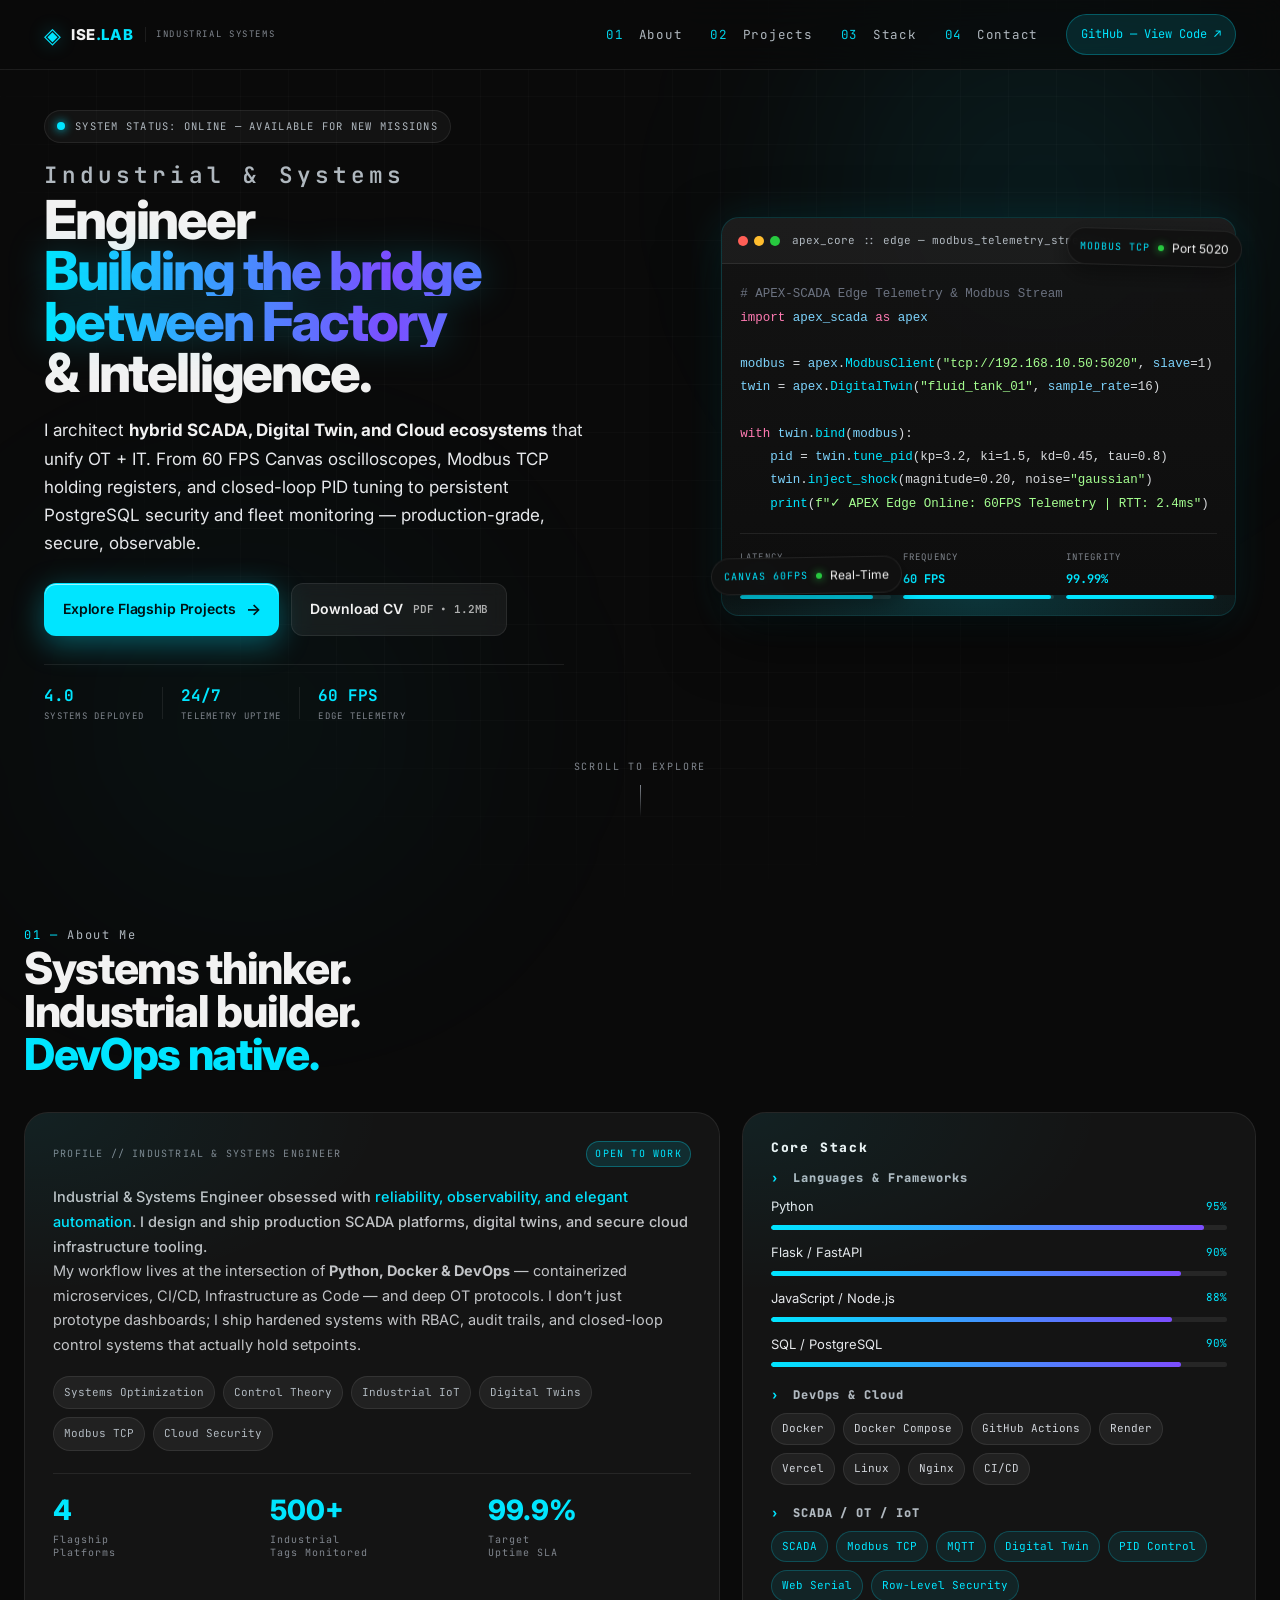
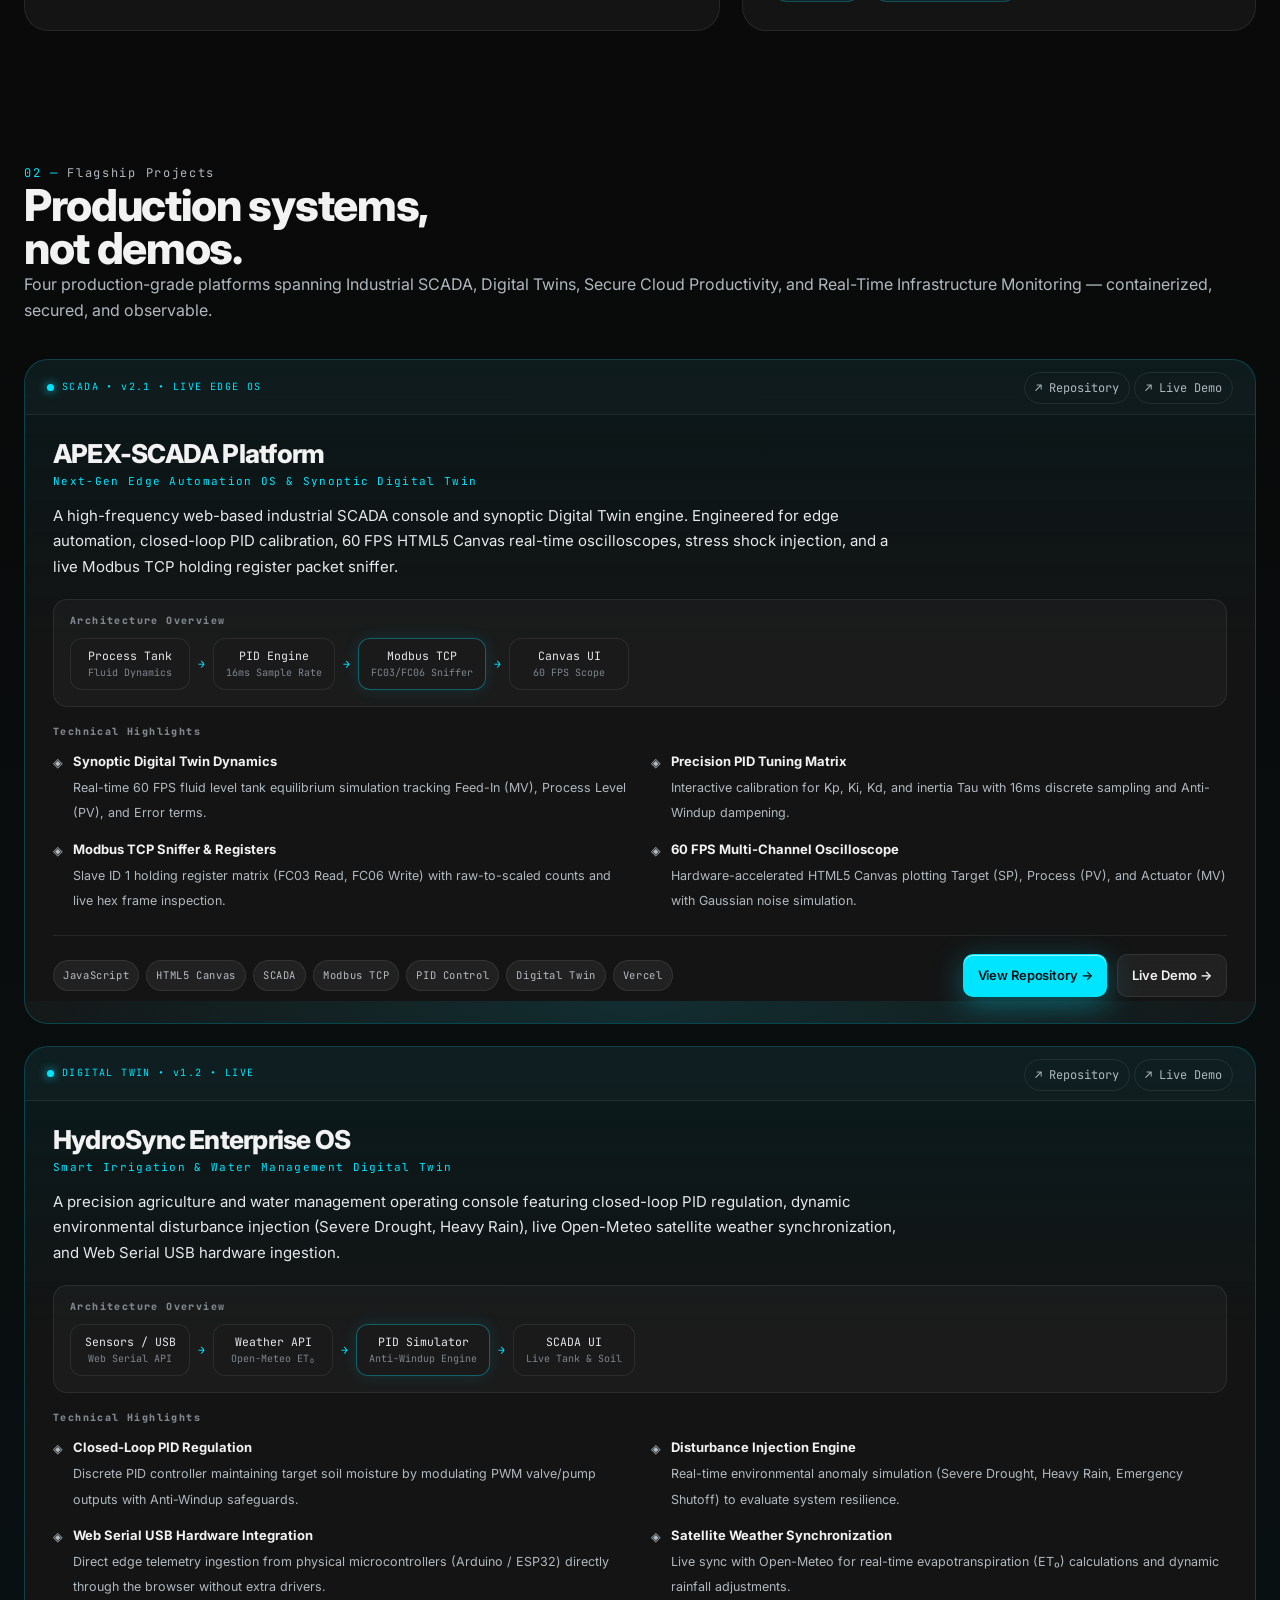
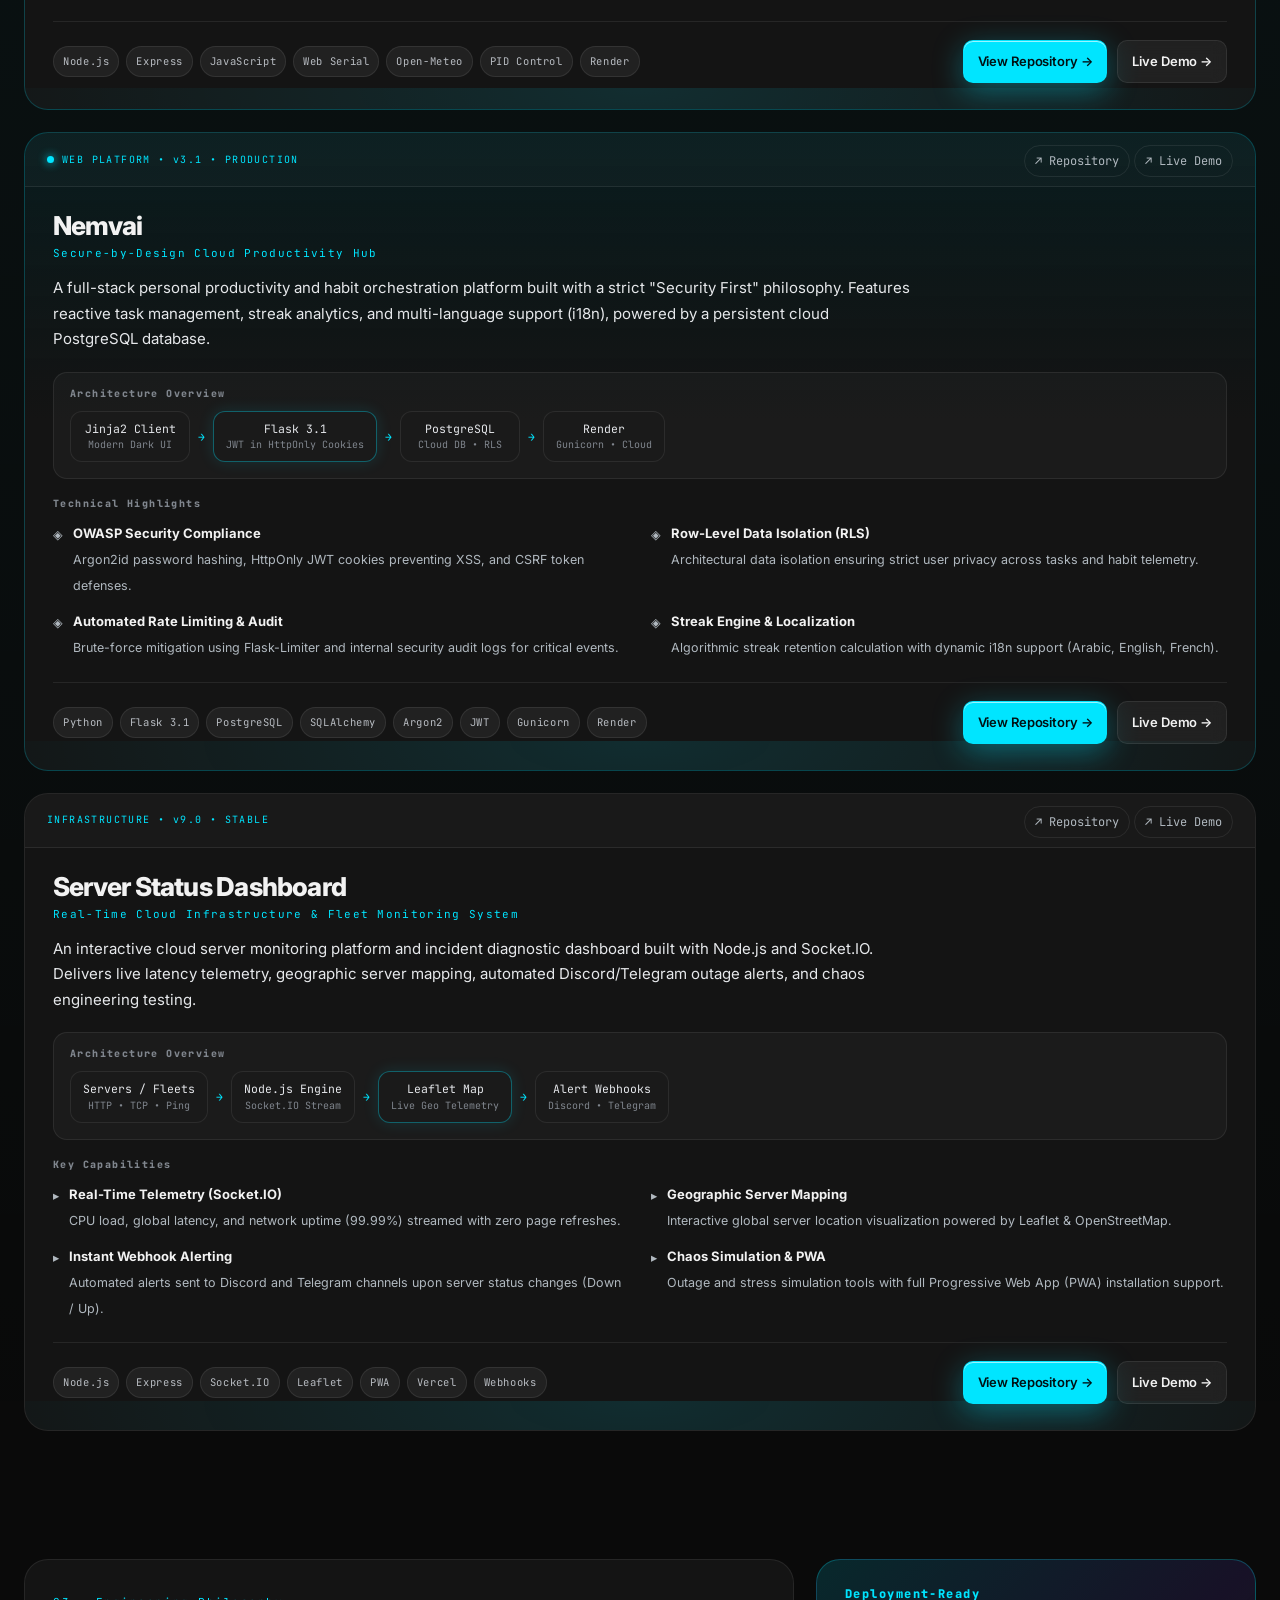
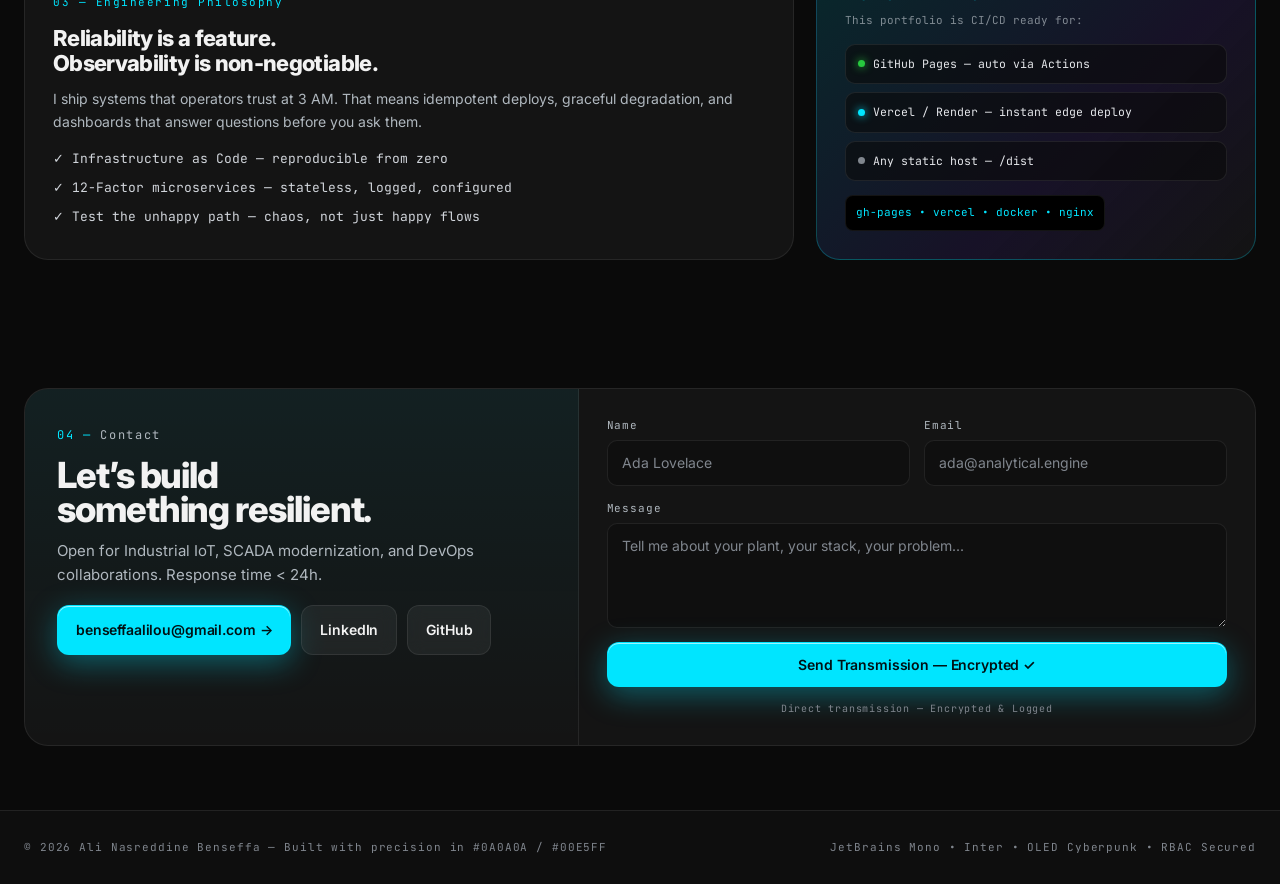
==== commit 76205b75: "Update index.html" ====
--- a/index.html
+++ b/index.html
@@ -4,7 +4,7 @@
     <meta charset="UTF-8">
     <meta name="viewport" content="width=device-width, initial-scale=1.0">
     <title>Industrial & Systems Engineer — Portfolio | SCADA • Digital Twin • DevOps</title>
-    <meta name="description" content="Industrial & Systems Engineer specializing in SCADA, Digital Twins, Python, Docker & DevOps. Creator of HydroSync, Nemvai Secure Hub, and Server Status Monitor.">
+    <meta name="description" content="Industrial & Systems Engineer specializing in SCADA, Digital Twins, Python, Docker & DevOps. Creator of APEX-SCADA, HydroSync, Nemvai Secure Hub, and Server Status Monitor.">
     <meta name="theme-color" content="#0A0A0A">
     <link rel="preconnect" href="https://fonts.googleapis.com">
     <link rel="preconnect" href="https://fonts.gstatic.com" crossorigin>
@@ -56,7 +56,7 @@
                 </h1>
                 <p class="hero-desc">
                     I architect <strong>hybrid SCADA, Digital Twin, and Cloud ecosystems</strong> that unify OT + IT.
-                    From real-time sensor telemetry and PID control loops to persistent PostgreSQL cloud security and automated fleet monitoring — production-grade, secure, observable.
+                    From 60 FPS Canvas oscilloscopes, Modbus TCP holding registers, and closed-loop PID tuning to persistent PostgreSQL security and fleet monitoring — production-grade, secure, observable.
                 </p>
                 <div class="hero-actions">
                     <a href="#projects" class="btn btn-primary">
@@ -70,8 +70,8 @@
                 </div>
                 <div class="hero-meta">
                     <div class="meta-item">
-                        <span class="meta-value mono">1.2</span>
-                        <span class="meta-label mono">HYDROSYNC OS</span>
+                        <span class="meta-value mono">4.0</span>
+                        <span class="meta-label mono">SYSTEMS DEPLOYED</span>
                     </div>
                     <div class="meta-divider"></div>
                     <div class="meta-item">
@@ -80,8 +80,8 @@
                     </div>
                     <div class="meta-divider"></div>
                     <div class="meta-item">
-                        <span class="meta-value mono">RLS</span>
-                        <span class="meta-label mono">POSTGRES SECURE</span>
+                        <span class="meta-value mono">60 FPS</span>
+                        <span class="meta-label mono">EDGE TELEMETRY</span>
                     </div>
                 </div>
             </div>
@@ -89,34 +89,33 @@
                 <div class="terminal">
                     <div class="terminal-bar">
                         <div class="dots"><span></span><span></span><span></span></div>
-                        <span class="mono terminal-title">hydrosync_core :: prod — closed_loop_pid.py</span>
+                        <span class="mono terminal-title">apex_core :: edge — modbus_telemetry_stream.py</span>
                         <span class="mono terminal-status">● LIVE</span>
                     </div>
                     <div class="terminal-body">
-                        <pre class="code"><code><span class="c"># Closed-Loop PID Telemetry & Disturbance Sync</span>
-<span class="k">import</span> <span class="v">hydrosync</span> <span class="k">as</span> <span class="v">hs</span>
-
-<span class="v">serial_gateway</span> = <span class="v">hs</span>.<span class="f">WebSerial</span>(<span class="s">"/dev/ttyUSB0"</span>, <span class="v">baud</span>=115200)
-<span class="v">weather_feed</span> = <span class="v">hs</span>.<span class="f">OpenMeteo</span>(lat=36.19, lon=5.41)
-
-<span class="k">with</span> <span class="v">hs</span>.<span class="f">DigitalTwin</span>(<span class="s">"zone-irrigation-01"</span>) <span class="k">as</span> <span class="v">twin</span>:
-    <span class="v">twin</span>.<span class="f">sync_weather</span>(<span class="v">weather_feed</span>.get_et0())
-    <span class="v">pid</span> = <span class="v">twin</span>.<span class="f">compute_pid</span>(target_moisture=65.0)
-    <span class="v">twin</span>.<span class="f">apply_pwm</span>(<span class="v">pid</span>.output, anti_windup=<span class="s">True</span>)
-    <span class="f">print</span>(<span class="s">f"✓ PID active: PWM={pid.output}% | Moisture steady"</span>)</code></pre>
+                        <pre class="code"><code><span class="c"># APEX-SCADA Edge Telemetry & Modbus Stream</span>
+<span class="k">import</span> <span class="v">apex_scada</span> <span class="k">as</span> <span class="v">apex</span>
+
+<span class="v">modbus</span> = <span class="v">apex</span>.<span class="f">ModbusClient</span>(<span class="s">"tcp://192.168.10.50:5020"</span>, <span class="v">slave</span>=1)
+<span class="v">twin</span> = <span class="v">apex</span>.<span class="f">DigitalTwin</span>(<span class="s">"fluid_tank_01"</span>, <span class="v">sample_rate</span>=16)
+
+<span class="k">with</span> <span class="v">twin</span>.<span class="f">bind</span>(<span class="v">modbus</span>):
+    <span class="v">pid</span> = <span class="v">twin</span>.<span class="f">tune_pid</span>(kp=3.2, ki=1.5, kd=0.45, tau=0.8)
+    <span class="v">twin</span>.<span class="f">inject_shock</span>(magnitude=0.20, noise=<span class="s">"gaussian"</span>)
+    <span class="f">print</span>(<span class="s">f"✓ APEX Edge Online: 60FPS Telemetry | RTT: 2.4ms"</span>)</code></pre>
                         <div class="terminal-stats">
-                            <div class="stat"><span class="mono label">LATENCY</span><span class="mono val cyan">12ms</span><span class="bar"><i class="fill-88"></i></span></div>
-                            <div class="stat"><span class="mono label">THROUGHPUT</span><span class="mono val cyan">2.4k msg/s</span><span class="bar"><i class="fill-72"></i></span></div>
-                            <div class="stat"><span class="mono label">INTEGRITY</span><span class="mono val cyan">99.98%</span><span class="bar"><i class="fill-98"></i></span></div>
+                            <div class="stat"><span class="mono label">LATENCY</span><span class="mono val cyan">2.4ms</span><span class="bar"><i class="fill-88"></i></span></div>
+                            <div class="stat"><span class="mono label">FREQUENCY</span><span class="mono val cyan">60 FPS</span><span class="bar"><i class="fill-98"></i></span></div>
+                            <div class="stat"><span class="mono label">INTEGRITY</span><span class="mono val cyan">99.99%</span><span class="bar"><i class="fill-98"></i></span></div>
                         </div>
                     </div>
                     <div class="terminal-glow"></div>
                 </div>
                 <div class="float-badge badge-1">
-                    <span class="mono">WEB SERIAL</span><span class="dot"></span><span>USB Stream</span>
+                    <span class="mono">MODBUS TCP</span><span class="dot"></span><span>Port 5020</span>
                 </div>
                 <div class="float-badge badge-2">
-                    <span class="mono">OPEN-METEO</span><span class="dot"></span><span>Live Weather</span>
+                    <span class="mono">CANVAS 60FPS</span><span class="dot"></span><span>Real-Time</span>
                 </div>
             </div>
         </div>
@@ -150,10 +149,11 @@
                         <span class="pill">Control Theory</span>
                         <span class="pill">Industrial IoT</span>
                         <span class="pill">Digital Twins</span>
+                        <span class="pill">Modbus TCP</span>
                         <span class="pill">Cloud Security</span>
                     </div>
                     <div class="about-stats">
-                        <div class="a-stat"><span class="num">3</span><span class="mono label">Flagship<br>Platforms</span></div>
+                        <div class="a-stat"><span class="num">4</span><span class="mono label">Flagship<br>Platforms</span></div>
                         <div class="a-stat"><span class="num">500+</span><span class="mono label">Industrial<br>Tags Monitored</span></div>
                         <div class="a-stat"><span class="num">99.9%</span><span class="mono label">Target<br>Uptime SLA</span></div>
                     </div>
@@ -166,7 +166,7 @@
                             <div class="skill-bars">
                                 <div class="skill"><span>Python</span><span class="mono pct">95%</span><div class="track"><i class="fill-95"></i></div></div>
                                 <div class="skill"><span>Flask / FastAPI</span><span class="mono pct">90%</span><div class="track"><i class="fill-90"></i></div></div>
-                                <div class="skill"><span>JavaScript / Node.js</span><span class="mono pct">85%</span><div class="track"><i class="fill-85"></i></div></div>
+                                <div class="skill"><span>JavaScript / Node.js</span><span class="mono pct">88%</span><div class="track"><i class="fill-88"></i></div></div>
                                 <div class="skill"><span>SQL / PostgreSQL</span><span class="mono pct">90%</span><div class="track"><i class="fill-90"></i></div></div>
                             </div>
                         </div>
@@ -194,11 +194,91 @@
             <div class="section-head">
                 <span class="mono section-kicker"><span class="accent">02 —</span> Flagship Projects</span>
                 <h2 class="section-title">Production systems,<br>not demos.</h2>
-                <p class="section-desc">Three production-grade platforms spanning Digital Twins, Secure Cloud Productivity, and Real-Time Infrastructure Monitoring — containerized, secured, and observable.</p>
+                <p class="section-desc">Four production-grade platforms spanning Industrial SCADA, Digital Twins, Secure Cloud Productivity, and Real-Time Infrastructure Monitoring — containerized, secured, and observable.</p>
             </div>
 
             <div class="projects-grid">
-                <!-- 1. HydroSync Smart Irrigation Digital Twin -->
+                <!-- 1. APEX-SCADA Platform -->
+                <article class="project-card featured">
+                    <div class="project-top">
+                        <div class="project-badge mono">
+                            <span class="pulse small"></span> SCADA • v2.1 • LIVE EDGE OS
+                        </div>
+                        <div class="project-links">
+                            <a href="https://github.com/AlilouTopG/apex-scada-platform" target="_blank" class="icon-link" aria-label="GitHub Repository">↗ Repository</a>
+                            <a href="https://apex-scada-platform.vercel.app/" target="_blank" class="icon-link" aria-label="Live Demo">↗ Live Demo</a>
+                        </div>
+                    </div>
+                    <div class="project-body">
+                        <div class="project-header">
+                            <h3 class="project-title">APEX-SCADA Platform</h3>
+                            <p class="mono project-subtitle">Next-Gen Edge Automation OS & Synoptic Digital Twin</p>
+                        </div>
+                        <p class="project-desc">
+                            A high-frequency web-based industrial SCADA console and synoptic Digital Twin engine. Engineered for edge automation, closed-loop PID calibration, 60 FPS HTML5 Canvas real-time oscilloscopes, stress shock injection, and a live Modbus TCP holding register packet sniffer.
+                        </p>
+
+                        <div class="arch-block">
+                            <h4 class="mono">Architecture Overview</h4>
+                            <div class="arch-diagram mono">
+                                <span class="arch-node">Process Tank<br><small>Fluid Dynamics</small></span>
+                                <span class="arch-arrow">→</span>
+                                <span class="arch-node">PID Engine<br><small>16ms Sample Rate</small></span>
+                                <span class="arch-arrow">→</span>
+                                <span class="arch-node accent-border">Modbus TCP<br><small>FC03/FC06 Sniffer</small></span>
+                                <span class="arch-arrow">→</span>
+                                <span class="arch-node">Canvas UI<br><small>60 FPS Scope</small></span>
+                            </div>
+                        </div>
+
+                        <div class="highlights">
+                            <h4 class="mono">Technical Highlights</h4>
+                            <ul class="highlight-grid">
+                                <li>
+                                    <span class="h-icon">◈</span>
+                                    <div>
+                                        <strong>Synoptic Digital Twin Dynamics</strong>
+                                        <span>Real-time 60 FPS fluid level tank equilibrium simulation tracking Feed-In (MV), Process Level (PV), and Error terms.</span>
+                                    </div>
+                                </li>
+                                <li>
+                                    <span class="h-icon">◈</span>
+                                    <div>
+                                        <strong>Precision PID Tuning Matrix</strong>
+                                        <span>Interactive calibration for Kp, Ki, Kd, and inertia Tau with 16ms discrete sampling and Anti-Windup dampening.</span>
+                                    </div>
+                                </li>
+                                <li>
+                                    <span class="h-icon">◈</span>
+                                    <div>
+                                        <strong>Modbus TCP Sniffer & Registers</strong>
+                                        <span>Slave ID 1 holding register matrix (FC03 Read, FC06 Write) with raw-to-scaled counts and live hex frame inspection.</span>
+                                    </div>
+                                </li>
+                                <li>
+                                    <span class="h-icon">◈</span>
+                                    <div>
+                                        <strong>60 FPS Multi-Channel Oscilloscope</strong>
+                                        <span>Hardware-accelerated HTML5 Canvas plotting Target (SP), Process (PV), and Actuator (MV) with Gaussian noise simulation.</span>
+                                    </div>
+                                </li>
+                            </ul>
+                        </div>
+
+                        <div class="project-footer">
+                            <div class="tech mono">
+                                <span>JavaScript</span><span>HTML5 Canvas</span><span>SCADA</span><span>Modbus TCP</span><span>PID Control</span><span>Digital Twin</span><span>Vercel</span>
+                            </div>
+                            <div class="project-actions">
+                                <a href="https://github.com/AlilouTopG/apex-scada-platform" target="_blank" class="btn btn-primary small">View Repository →</a>
+                                <a href="https://apex-scada-platform.vercel.app/" target="_blank" class="btn btn-ghost small">Live Demo →</a>
+                            </div>
+                        </div>
+                    </div>
+                    <div class="card-glow"></div>
+                </article>
+
+                <!-- 2. HydroSync Smart Irrigation Digital Twin -->
                 <article class="project-card featured">
                     <div class="project-top">
                         <div class="project-badge mono">
@@ -278,7 +358,7 @@
                     <div class="card-glow"></div>
                 </article>
 
-                <!-- 2. Nemvai Productivity Hub -->
+                <!-- 3. Nemvai Productivity Hub -->
                 <article class="project-card featured">
                     <div class="project-top">
                         <div class="project-badge mono">
@@ -358,7 +438,7 @@
                     <div class="card-glow"></div>
                 </article>
 
-                <!-- 3. Server Status Dashboard -->
+                <!-- 4. Server Status Dashboard -->
                 <article class="project-card">
                     <div class="project-top">
                         <div class="project-badge mono">
